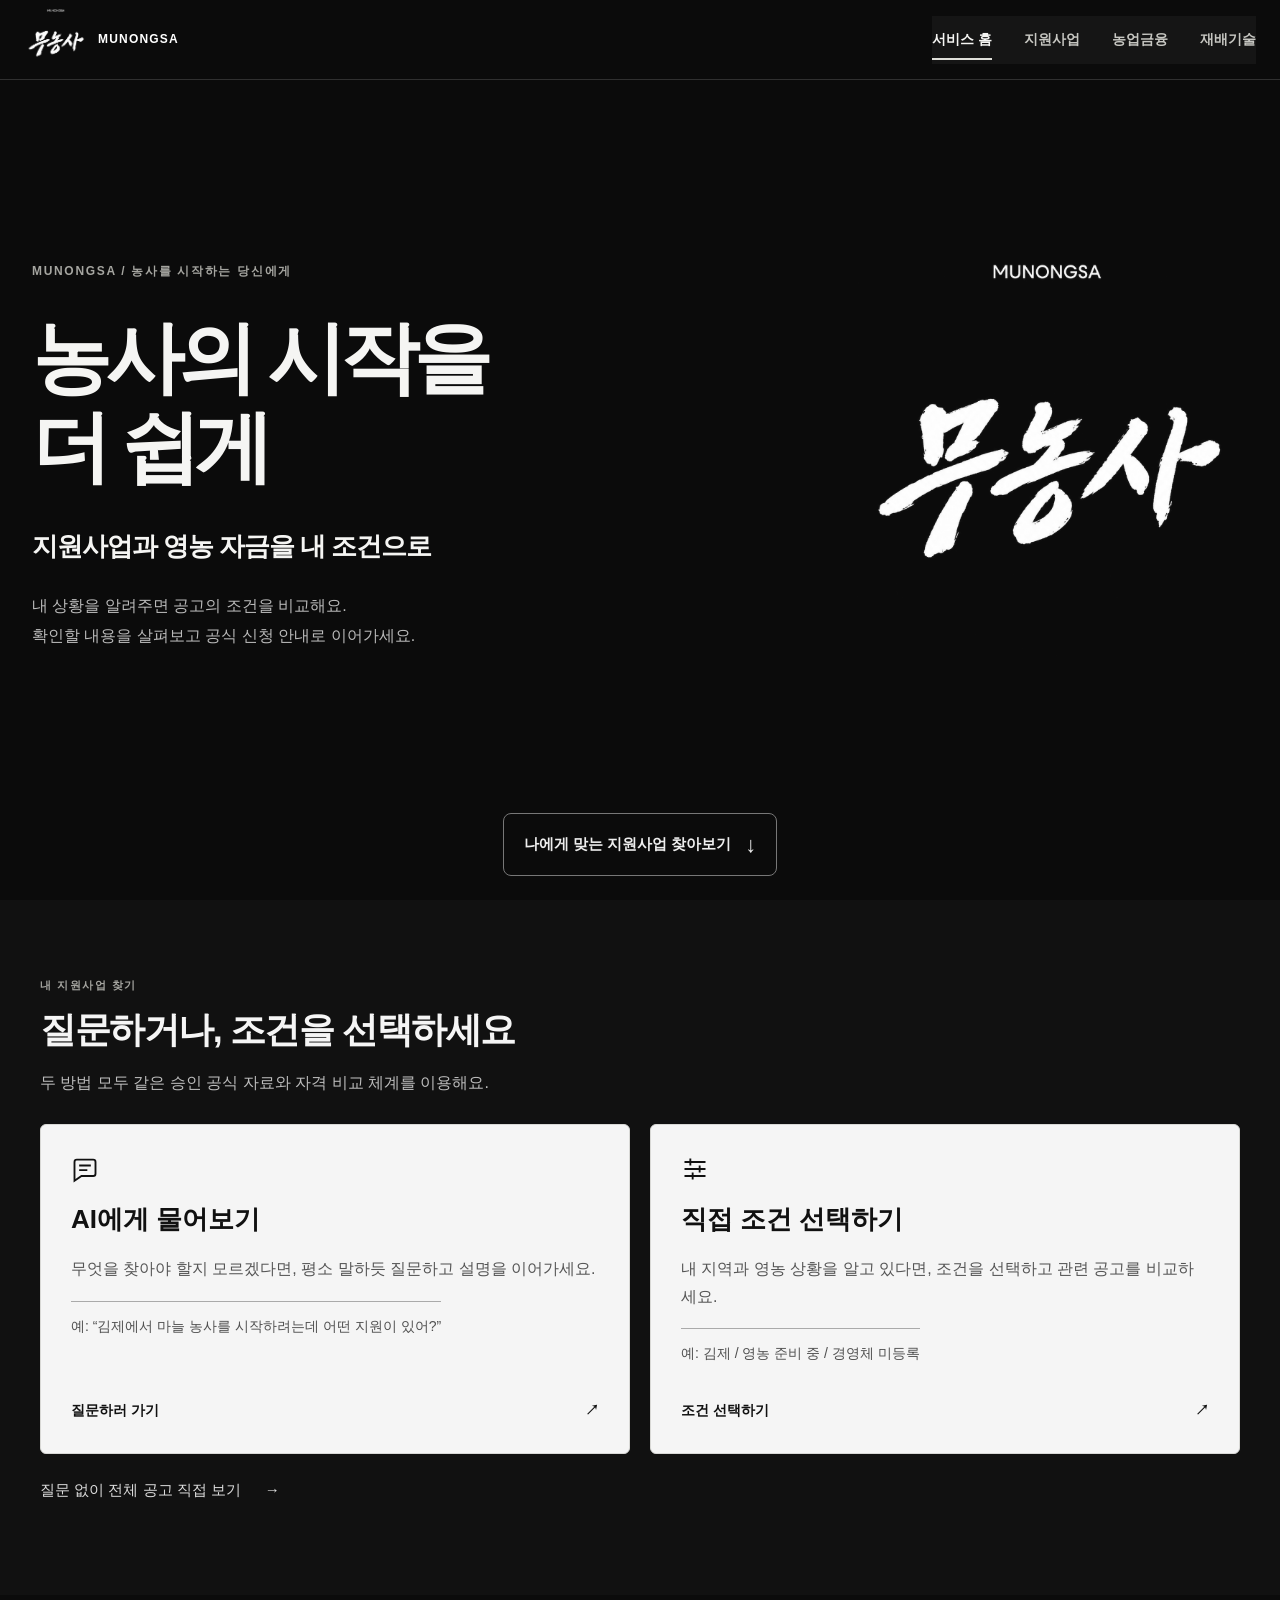
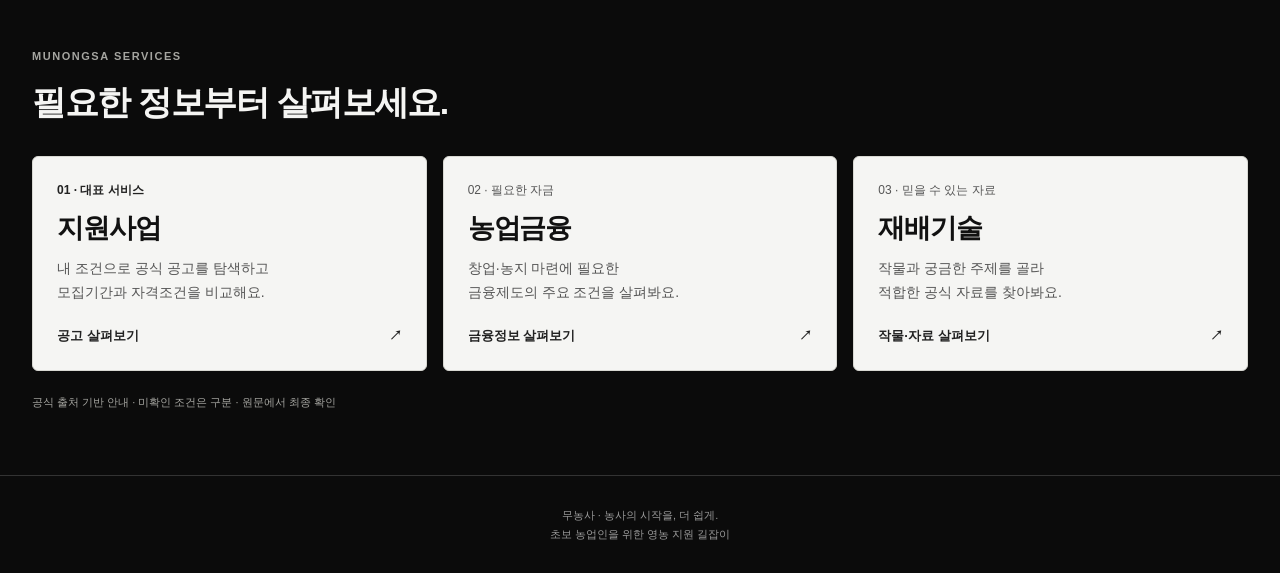
==== index.html @ fec1a17a "fix: separate farming facts from consultation search state" ====
<!doctype html>
<html lang="ko">
<head>
  <meta charset="utf-8">
  <meta name="viewport" content="width=device-width, initial-scale=1">
  <title>무농사 | 농업 지원사업·농업금융·재배기술</title>
  <meta name="description" content="초보·청년·예비 농업인을 위한 공식 농업정보 안내. 지원사업, 농업금융, 재배기술을 내 상황에 맞게 찾아보세요.">
  <link rel="canonical" href="https://munongsa.duckdns.org/">
<link rel="stylesheet" href="./assets/chat-ui.css?v=conditions-20261112">
<script src="./assets/amount-display.js?v=ux-20261114"></script>
<script src="./assets/farm-profile.js?v=20261122"></script>
<script src="./assets/application-journey.js?v=20261122"></script>
<script src="./assets/readability.js?v=20261123" defer></script>
<script src="./assets/chat-ui.js?usability-20261115" defer></script>
  <link rel="stylesheet" href="./assets/ui-v2.css?v=support-readable-20261029">
  <link rel="stylesheet" href="./assets/finance-mvp.css?v=finance-20261029">
</head>
<body data-view="brand">
  <a class="skip-link" href="#mainContent">본문으로 바로 가기</a>
  <header class="topbar">
    <a class="brand" href="#top" aria-label="무농사 브랜드 홈"><img class="brand-nav-logo" src="./assets/brand/munongsa-brand-logo-transparent.svg" alt="" width="1114" height="1114" decoding="async"><span class="brand-wordmark">MUNONGSA</span></a>
    <button class="menu-toggle" id="menuToggle" type="button" aria-expanded="false" aria-controls="mainNav">메뉴 <span aria-hidden="true">☰</span></button>
    <nav class="nav" id="mainNav" aria-label="주요 메뉴"><a href="#top" data-nav-service>서비스 홈</a><a href="#categories?category=support" data-nav-category="support">지원사업</a><a href="#categories?category=bank" data-nav-category="bank">농업금융</a><a href="#categories?category=cultivation" data-nav-category="cultivation">재배기술</a></nav>
  </header>
  <section class="brand-home" id="top" aria-labelledby="brandHeading">
    <div class="brand-content">
      <p class="eyebrow">MUNONGSA / 농사를 시작하는 당신에게</p>
      <img class="brand-hero-logo" src="./assets/brand/munongsa-brand-logo-transparent.svg" alt="무농사 MUNONGSA 브랜드 로고" width="1114" height="1114" fetchpriority="high" decoding="async">
      <h1 id="brandHeading">농사의 시작을<br>더 쉽게</h1>
      <h2>지원사업과 영농 자금을 내 조건으로</h2>
      <p class="brand-description">내 상황을 알려주면 공고의 조건을 비교해요.<br>확인할 내용을 살펴보고 공식 신청 안내로 이어가세요.</p>
    </div>
    <a class="service-scroll-cue discovery-cue" href="#supportDiscovery" data-scroll-services>나에게 맞는 지원사업 찾아보기 <span aria-hidden="true">↓</span></a>
  </section>
  <section class="support-discovery" id="supportDiscovery" aria-labelledby="discoveryHeading">
    <header><p class="section-kicker">내 지원사업 찾기</p><h2 id="discoveryHeading" tabindex="-1">질문하거나, 조건을 선택하세요</h2><p>두 방법 모두 같은 승인 공식 자료와 자격 비교 체계를 이용해요.</p></header>
    <div class="discovery-options">
      <button type="button" class="discovery-card" id="openChat" aria-haspopup="dialog" aria-controls="supportChat"><svg viewBox="0 0 24 24" width="28" height="28" fill="none" stroke="currentColor" stroke-width="1.6" aria-hidden="true"><path d="M5 4h14a2 2 0 0 1 2 2v10a2 2 0 0 1-2 2H9l-6 4V6a2 2 0 0 1 2-2Z"/><path d="M7 9h10M7 13h7"/></svg><strong>AI에게 물어보기</strong><span>무엇을 찾아야 할지 모르겠다면, 평소 말하듯 질문하고 설명을 이어가세요.</span><span class="discovery-example">예: “김제에서 마늘 농사를 시작하려는데 어떤 지원이 있어?”</span><span class="discovery-action">질문하러 가기 <span aria-hidden="true">↗</span></span></button>
      <button type="button" class="discovery-card" data-start-conditions><svg viewBox="0 0 24 24" width="28" height="28" fill="none" stroke="currentColor" stroke-width="1.6" aria-hidden="true"><path d="M3 6h18M3 12h18M3 18h18"/><path d="M8 3v6M16 9v6M10 15v6"/></svg><strong>직접 조건 선택하기</strong><span>내 지역과 영농 상황을 알고 있다면, 조건을 선택하고 관련 공고를 비교하세요.</span><span class="discovery-example">예: 김제 / 영농 준비 중 / 경영체 미등록</span><span class="discovery-action">조건 선택하기 <span aria-hidden="true">↗</span></span></button>
    </div>
    <a class="discovery-browse" href="#categories?category=support" data-home-service="support">질문 없이 전체 공고 직접 보기 <span aria-hidden="true">→</span></a>
  </section>
  <section class="brand-services" id="brandServices" aria-labelledby="brandServicesHeading">
    <header><p class="section-kicker">MUNONGSA SERVICES</p><h2 id="brandServicesHeading" tabindex="-1">필요한 정보부터 살펴보세요.</h2></header>
      <nav class="home-services" aria-label="바로 찾는 주요 서비스">
        <a class="home-service" href="#categories?category=support" data-home-service="support"><span class="home-service-kicker">01 · 대표 서비스</span><strong>지원사업</strong><span class="home-service-description">내 조건으로 공식 공고를 탐색하고 <br>모집기간과 자격조건을 비교해요.</span><span class="home-service-action">공고 살펴보기 <span aria-hidden="true">↗</span></span></a>
        <a class="home-service" href="#categories?category=bank" data-home-service="bank"><span class="home-service-kicker">02 · 필요한 자금</span><strong>농업금융</strong><span class="home-service-description">창업·농지 마련에 필요한 <br>금융제도의 주요 조건을 살펴봐요.</span><span class="home-service-action">금융정보 살펴보기 <span aria-hidden="true">↗</span></span></a>
        <a class="home-service" href="#categories?category=cultivation" data-home-service="cultivation"><span class="home-service-kicker">03 · 믿을 수 있는 자료</span><strong>재배기술</strong><span class="home-service-description">작물과 궁금한 주제를 골라 <br>적합한 공식 자료를 찾아봐요.</span><span class="home-service-action">작물·자료 살펴보기 <span aria-hidden="true">↗</span></span></a>
      </nav>
    <p class="brand-footnote">공식 출처 기반 안내 · 미확인 조건은 구분 · 원문에서 최종 확인</p>
  </section>
  <dialog class="chat-ui" id="supportChat" aria-labelledby="chatHeading" aria-describedby="chatAvailability">
    <header class="chat-ui-header">
      <div class="chat-brand"><span>MUNONGSA</span><h2 id="chatHeading" tabindex="-1">무농사 AI 상담</h2></div>
      <div class="chat-header-actions"><button type="button" class="chat-header-condition" data-chat-select>내 조건 선택·수정</button><button type="button" id="closeChat" class="chat-close" aria-label="상담 닫고 돌아가기">닫기 <span aria-hidden="true">×</span></button></div>
    </header>
    <div class="chat-ui-body" id="chatBody">
      <section class="chat-introduction" id="chatIntroduction" aria-label="질문 안내">
        <h3>어떤 지원사업이 궁금하세요?</h3><p id="chatAvailability">농사짓는 곳과 현재 상황을 알려주세요. 직접 질문하거나 조건을 선택해 시작할 수 있어요.</p>
        <button type="button" class="chat-select-start" data-chat-select>조건 선택으로 찾기 <span aria-hidden="true">→</span></button>
        <div class="chat-examples" aria-label="질문 예시"><button type="button" data-chat-example="청년농업인 지원사업의 신청 조건을 알려주세요.">청년농업인 지원사업 <span aria-hidden="true">↗</span></button><button type="button" data-chat-example="마늘 재배와 관련된 지원사업을 알려주세요.">마늘 재배 지원 <span aria-hidden="true">↗</span></button><button type="button" data-chat-example="부안 청년농업인 R&D 사업은 개인도 신청할 수 있나요?">신청 자격 확인 <span aria-hidden="true">↗</span></button></div>
      </section>
      <section class="chat-conversation" id="chatConversation" aria-label="상담 대화">
        <div class="chat-history-heading"><p>공식 근거로 살펴보는 상담</p><button type="button" id="clearChat" class="chat-ui-secondary" disabled>새 대화</button></div>
        <div id="chatHistory" class="chat-history" role="log" aria-label="내 질문과 공식 근거 안내" aria-live="polite" aria-relevant="additions" aria-busy="false"></div>
      </section>
    </div>
    <form class="chat-composer" id="chatForm">
      <div class="chat-composer-inner">
        <label for="chatQuestion" class="chat-input-label">지원사업에 관한 질문</label>
        <div class="chat-compose-row"><textarea id="chatQuestion" rows="1" maxlength="1000" required placeholder="예: 전주에 살고 김제에서 농사를 시작하려 해요" aria-describedby="chatPrivacy chatInputHint chatFormStatus"></textarea><button type="submit" id="submitChat" disabled><span>질문 보내기</span><span aria-hidden="true">↑</span></button></div>
        <div class="chat-composer-meta"><span id="chatInputHint">Enter 전송 · Shift+Enter 줄바꿈</span><span id="chatCharacterCount">0 / 1,000</span></div>
        <p id="chatFormStatus" class="chat-form-status" role="status"></p>
        <details class="chat-privacy"><summary>개인정보·답변 안내</summary><p id="chatPrivacy">질문 해석에 필요한 최소 내용은 OpenAI로 전송될 수 있어요. 개인정보는 입력하지 마세요. 지원사업 안내는 저장된 공식 근거를 사용해요.</p></details>
      </div>
    </form>
  </dialog>
  <main class="page" id="mainContent">
    <section class="service-home" id="serviceHome" hidden aria-labelledby="serviceHeading">
      <div class="service-intro"><div><p class="section-kicker">MUNONGSA SERVICES</p><h1 id="serviceHeading">지금 내게 필요한<br>정보부터.</h1><p>지원사업 · 영농 자금 · 재배기술<br>필요한 분야를 선택하고 공식 자료를 확인하세요.</p></div><span class="region-caption">전국 공식 공고 · 확인된 조건 비교</span></div>
      <div class="categories" id="categories">
        <button type="button" class="category category-primary" data-category="support"><span><span class="category-number">01 · 대표 서비스</span><strong>지원사업</strong><small>내 조건에 맞는 공식 지원사업 탐색.<br>모집기간과 확인된 자격조건을 비교해 보세요.</small></span><span class="category-arrow" aria-hidden="true">↗</span></button>
        <button type="button" class="category" data-category="bank"><span><span class="category-number">02 · 필요한 자금</span><strong>농업금융</strong><small>영농을 시작하고 운영하는 데 필요한<br>정책자금과 금융정보를 알아보세요.</small></span><span class="category-arrow" aria-hidden="true">↗</span></button>
        <button type="button" class="category" data-category="cultivation"><span><span class="category-number">03 · 믿을 수 있는 자료</span><strong>재배기술</strong><small>관심 작물의 재배자료를 살펴보고<br>공식 기관의 원문으로 이동하세요.</small></span><span class="category-arrow" aria-hidden="true">↗</span></button>
      </div>
      <div class="service-guide" aria-label="이용 순서"><div><i>STEP 01</i><b>내 상황을 알려주세요</b><span>지역과 영농 단계 등 필요한 조건을 입력해요.</span></div><div><i>STEP 02</i><b>관련 자료를 살펴보세요</b><span>확인된 조건과 추가로 확인할 내용을 구분해요.</span></div><div><i>STEP 03</i><b>공식 안내로 이어가세요</b><span>최신 공고와 접수 방법을 원문에서 확인해요.</span></div></div>
    </section>
    <div class="explore-toolbar" id="exploreToolbar" hidden><button type="button" class="back-service" data-service-home>← 서비스 홈</button><span aria-hidden="true">/</span><span id="currentServiceLabel">지원사업</span></div>
    <section class="layout" id="results">
      <form class="filters" id="filterForm" autocomplete="off"><div class="filter-heading"><h2><small class="browse-step">01 · 선택 입력</small>내 영농 조건</h2><button type="button" id="profileToggle" class="profile-toggle" aria-expanded="true" aria-controls="filterForm">접기</button></div><p class="filters-intro">관심 분야와 내 상황을 선택하면 기록된 조건과 관련된 자료부터 보여드려요. 조건이 없는 자료는 확인이 필요한 후보로 표시합니다.</p>
        <div class="field" id="interestField"><label for="interest">관심 분야</label><select id="interest"><option value="support">지원사업</option><option value="bank">농업금융</option><option value="cultivation">재배기술</option></select><span class="hint">위 분야 탭과 같은 선택입니다. 분야를 바꿔도 입력한 조건은 유지돼요.</span></div>
        <div class="profile-avatar" id="profileAvatar"><div class="avatar-placeholder" aria-hidden="true">👨‍🌾</div><div><strong>프로필 사진</strong><small>사진 등록은 준비 중이에요.<br>회원가입 없이 둘러볼 수 있습니다.</small></div></div>
        <div class="field"><label for="region">농사를 짓거나 준비하는 지역</label><div class="field-grid"><select id="region" aria-label="시·도 선택"><option value="all" selected>선택 안 함</option><option value="전북">전북특별자치도</option><option value="전남">전라남도</option><option value="경북">경상북도</option><option value="강원">강원특별자치도</option><option value="충남">충청남도</option><option value="충북">충청북도</option><option value="경남">경상남도</option><option value="제주">제주특별자치도</option><option value="경기">경기도</option></select><select id="district" aria-label="시·군·구 선택"><option value="all">시·군·구 선택</option></select></div><span class="hint">지역을 선택하면 해당 지역 자료를 살펴봅니다. 실제 적용 범위는 각 자료의 출처를 확인하세요.</span></div>
        <div class="field" id="farmingSituationField"><label for="farmingSituation">현재 농업을 어떤 형태로 하고 있나요?</label><select id="farmingSituation"><option value="unknown">선택 안 함</option><option value="preparing">준비 중</option><option value="family">가족농 참여</option><option value="independent">독립경영</option><option value="organization">법인·단체</option></select><span class="hint">상황 선택만으로 경력이나 경영체 등록 여부를 판단하지 않아요.</span></div>
        <div class="field ux-field" id="requiredFundsField" hidden><label for="requiredFundsMan">필요 자금 <small>만원 · 선택</small></label><div class="input-ux"><div class="input-ux-row"><input id="requiredFundsMan" type="text" inputmode="numeric" maxlength="18" autocomplete="off" placeholder="예: 5,000" aria-describedby="requiredFundsHint requiredFundsStatus"><div class="input-ux-actions"><button class="ux-apply" id="applyRequiredFunds" type="button">적용</button><button class="ux-clear" id="clearRequiredFunds" type="button">지우기</button></div></div><p class="hint" id="requiredFundsHint">5,000 입력 = 5천만 원. 제도상 최대 한도만 비교하며 대출 승인을 뜻하지 않아요.</p><p class="ux-status" id="requiredFundsStatus" role="status"></p></div></div>
        <details id="additionalProfileFields" class="equipment-examples">
          <summary>추가 정보 입력 · 선택 사항</summary>
          <p class="hint">아는 조건만 입력하세요. 빈 항목은 미확인으로 남아요.</p>
          <div class="field"><label for="age">현재 만 나이 · 선택</label><input id="age" type="number" min="15" max="100" placeholder="예: 32"><span class="hint">정확한 연령 비교는 생년월일과 공고 기준일로 확인해요.</span></div>
          <div class="field"><label for="exporterStatus">수출업체·수출농가 또는 수출실적에 해당하나요?</label><select id="exporterStatus"><option value="unknown">모름</option><option value="no">비해당</option><option value="yes">해당</option></select><span class="hint">자기 입력에 따른 기본 비교입니다. 품목·기간·수출액·조직 가입 요건은 별도 확인해요.</span></div>
          <div class="field"><label for="groupMemberCount">함께 신청하는 인원은 몇 명인가요? · 선택</label><input id="groupMemberCount" type="number" min="0" step="1" placeholder="예: 5"><span class="hint">단체의 최소 인원 요건이 있는 공고에만 비교해요. 조직 형태·대표자 자격은 따로 확인해야 합니다.</span></div>
          <div class="field"><label for="experience">농업을 시작한 지 얼마나 됐나요? · 선택</label><select id="experience"><option value="unknown">모름</option><option value="planned">시작 전</option><option value="under1">1년 미만</option><option value="1to3">1년 이상~3년 이하</option><option value="over3">3년 초과</option></select><span class="hint">무농사의 탐색용 구분이며 공식 자격 분류가 아닙니다. 정확한 독립경영 기간은 아래에 따로 입력해요.</span></div>
        <div class="field"><label for="applicant">신청자 유형 · 세부 구분</label><select id="applicant"><option value="all" selected>선택 안 함</option><option value="individual">개인 농업인</option><option value="young">청년농업인</option><option value="prospective">영농 예정·예비 청년농</option><option value="organization">농업법인·생산자단체</option><option value="municipality">지자체·시군 컨소시엄</option><option value="agricultural_corporation">농업법인</option><option value="group">비법인 단체·모임</option><option value="business">사업체(개인사업자 포함)</option></select><span class="hint">유형을 선택하지 않으면 모든 신청자 유형의 사업을 보여줘요. 지역·작물 등 다른 조건은 계속 적용됩니다.</span></div>
        <div class="field"><label for="crop">재배 작물</label><select id="crop"><option value="all" selected>선택 안 함</option><option value="rice">벼</option><option value="garlic">마늘</option><option value="onion">양파</option><option value="apple">사과</option><option value="cabbage">배추</option><option value="radish">무</option><option value="potato">감자</option><option value="sweetpotato">고구마</option><option value="soybean">콩</option><option value="wheat">밀</option><option value="pepper">고추</option><option value="greenonion">파</option><option value="scallion">쪽파</option><option value="other">그 외 작물</option></select></div>
        <div class="field"><label for="cultivation">재배 방식</label><select id="cultivation"><option value="all" selected>선택 안 함</option><option value="facility">시설 재배</option><option value="openfield">노지 재배</option></select><span class="hint">재배자료는 원문에 적힌 작형을 표시합니다. 시설·노지 적용 여부를 확인할 수 없는 자료는 방식으로 단정하지 않습니다.</span></div>
        <div class="field-grid">
          <div class="field"><label for="area">재배 규모 (ha)</label><input id="area" type="number" min="0" step="0.01" placeholder="예: 1.5"><span class="hint">1ha = 약 3,025평</span></div>
          <div class="field"><label for="budget">장비 예산 (만원)</label><input id="budget" type="number" min="0" step="10" placeholder="예: 500"><span class="hint">미정이면 비워두세요</span></div>
        </div>
        <div id="supportProfileFields" hidden>
          <p class="hint">거주지와 영농지는 따로 비교해요. 나이·경력은 공고의 기준일을 따릅니다.</p>
          <div class="field-grid"><div class="field"><label for="residenceRegion">거주 시·도</label><input id="residenceRegion" placeholder="예: 전북특별자치도"></div><div class="field"><label for="residenceDistrict">거주 시·군·구</label><input id="residenceDistrict" placeholder="예: 김제시"></div></div>
          <div class="field-grid"><div class="field"><label for="birthDate">생년월일 · 공고 기준 연령 계산</label><input id="birthDate" type="date" aria-describedby="birthDateHint"><span class="hint" id="birthDateHint">기기의 날짜 선택기에서 연도를 먼저 선택하세요. 직접 입력을 지원하는 기기에서는 숫자로 입력할 수 있어요.</span></div><div class="field"><label for="farmRegistered">농업경영체 등록</label><select id="farmRegistered"><option value="unknown">모름</option><option value="yes">등록</option><option value="no">미등록</option></select></div></div>
          <div class="field"><label for="experienceBasisDate">아래 경력을 확인한 기준일</label><input id="experienceBasisDate" type="date"><span class="hint">공고의 경력 기준일과 일치할 때만 비교합니다.</span></div>
          <div class="field-grid"><div class="field"><label for="farmingYears">기준일의 영농경력 (년)</label><input id="farmingYears" type="number" min="0" step="0.01"></div><div class="field"><label for="independentYears">기준일의 독립경영 기간 (년)</label><input id="independentYears" type="number" min="0" step="0.01"></div></div>
        </div>
        </details>
        <div class="filter-actions"><button class="apply" type="submit">선택한 조건으로 보기</button><button class="reset-filters" id="resetFilters" type="button">선택 조건 초기화</button></div>
        <div class="no-save"><span aria-hidden="true">🔒</span><span>선택 조건은 이 탭에 보관하고 새로고침 시 복원해요. AI 상담을 보내면 질문과 필요한 조건이 상담 서버로 전송되며, 해석에 필요한 최소 내용은 OpenAI로 전달될 수 있어요. 초기화로 조건을 지울 수 있어요.</span></div>
      </form>
      <div class="results">
        <div class="result-top"><div><h2 id="resultTitle">내 조건에 맞는 정보</h2><p id="resultMessage">조건을 입력하고 버튼을 눌러보세요.</p></div><span class="count" id="count">자료 0건</span></div>
        <section class="selection-summary" id="selectionSummary" hidden aria-label="선택한 탐색 조건"><strong>선택한 조건</strong><div class="selection-row" id="profileSelectionRow"><span class="selection-label">내 상황</span><div class="profile-summary" id="profileSummary" aria-live="polite"></div></div><div class="selection-row" id="browseSelectionRow"><span class="selection-label">자료 선택</span><div id="browseFilterSummary" class="selection-chips" aria-live="polite"></div></div><p id="browseSelectionEmpty">선택 없이 전체 자료를 둘러볼 수 있어요.</p></section>
        <p class="profile-status" id="profileStatus" role="status" data-selected="선택한 조건과 관련된 자료를 먼저 보여드려요." data-empty="작물을 선택하면 관련 공식 자료를 볼 수 있어요."></p>
        <div id="supportBrowseFields" hidden class="support-search-toolbar"><label for="supportStateFilter">자료 상태</label><select id="supportStateFilter"><option value="all">전체 참고·검토자료</option><option value="elapsed">마감 기록·기재기간 경과</option><option value="unknown">신청 상태·현재 접수 확인 필요</option></select><p>검토자료는 프로필로 자동 제외하지 않습니다. 실제 신청 가능한 추천과 구분해 열람하세요.</p></div>
        <div class="field" id="supportNeedField"><label for="supportSearch">어떤 지원이 필요한가요? · 선택</label><input id="supportSearch" type="search" placeholder="예: 창업, 귀농, 보험, 교육"><span class="hint">비워두면 전체 공고를 볼 수 있어요.</span></div>
        <div id="financeBrowseFields" hidden class="support-search-toolbar finance-toolbar"><label for="financeSearch">농업금융 검색</label><input id="financeSearch" type="search" placeholder="상품명·기관·자금 용도 검색"><label for="financePurpose">필요한 자금 목적</label><select id="financePurpose"><option value="all">전체 목적</option><option>농업 창업</option><option>농지 마련</option><option>주택 마련</option><option>시설 투자</option><option>대출 보증</option></select><p>용도별로 금융상품과 보증제도를 찾아보세요.</p></div>
        <p class="browse-order" id="browseOrder" hidden></p>
        <div class="cards" id="cards"></div>
        <details class="plain-help"><summary>낯선 용어, 쉬운 말로 알아보기</summary><dl><dt>지원 대상 · 누가 신청할 수 있나요?</dt><dd>사업에서 정한 신청 주체와 조건을 말해요. 조건 일부가 같아도 최종 신청 자격이 확정되는 것은 아니에요.</dd><dt>독립경영 기간</dt><dd>본인 명의로 독립적으로 농업을 경영한 기간에 관한 조건이에요. 시작일과 계산 방법은 공고마다 확인해야 해요.</dd><dt>융자 지원</dt><dd>돈을 빌릴 수 있도록 지원하는 제도예요. 갚지 않아도 되는 지원금과는 다르고, 금융기관의 심사가 필요할 수 있어요.</dd></dl></details>
      </div>
    </section>
    <div class="notice" id="serviceNotice" hidden><b>공식 자료를 확인하세요.</b> 정보와 접수 일정은 변경될 수 있습니다. 최종 신청·이용 전 공식 원문과 확인일을 살펴보세요.</div>
  </main>
  <footer class="footer">무농사 · 농사의 시작을, 더 쉽게.<br>초보 농업인을 위한 영농 지원 길잡이</footer>
  <div class="modal" id="modal" role="dialog" aria-modal="true" aria-labelledby="modalTitle"><div class="modal-box"><div class="modal-head"><div><span class="tag warning" id="modalTag">사업 정보</span><h2 id="modalTitle"></h2><span class="status-pill" id="modalStatus"></span></div><button class="close" id="closeModal" aria-label="닫기">×</button></div><p id="modalSummary"></p><h3 id="modalEligibilityHeading">누가 신청할 수 있나요? · 확인할 조건</h3><ul id="modalEligibility"></ul><h3 id="modalSupportHeading">지원 내용·일정</h3><p id="modalSupport"></p><p id="modalSchedule"></p><div class="cite" id="modalSource"></div></div></div>
  <link rel="stylesheet" href="./assets/cultivation-mvp.css">
  <link rel="stylesheet" href="./assets/black-minimal.css?v=brand-motion-20261030">
  <script src="./assets/crop-directory.js"></script>
  <link rel="stylesheet" href="./assets/input-ux.css?v=compact-funds-20261101">
  <link rel="stylesheet" href="./assets/ux-first.css?v=ux-20261114">
  <link rel="stylesheet" href="./assets/readability.css?v=20261123">
  <script src="./assets/selection-view.js?region-20261113"></script>
  <script src="./assets/input-ux.js?v=ux-20261114"></script>
  <script src="./assets/cultivation-mvp.js?v=search-preserve-20261030"></script>
  <script src="./assets/ui-v2.js?v=compact-funds-20261101"></script>
  <script src="./assets/profile-matching.js"></script>
  <script src="./assets/support-public.js?guidance-20261114"></script>
  <script src="./assets/finance-mvp.js?v=selection-20261031"></script>
  <script src="./assets/support-details.js?v=details-20261030"></script>
  <script src="./assets/user-display.js?v=support-final-20261030"></script>
  <script src="./assets/notice-review.js?v=usability-20261115"></script>
  <script src="./assets/personalization.js?v=usability-20261115"></script>
  <script src="./assets/support-review.js?usability-20261115"></script>
  <script>
    // 이 페이지의 사업 자료는 시연용 예시이며, 제출 전 최신 공식 공고를 다시 확인합니다.
    let programs=[];
    const cards=document.getElementById('cards'),count=document.getElementById('count'),message=document.getElementById('resultMessage');
    const labels={agricultural_corporation:'\uB18D\uC5C5\uBC95\uC778',group:'\uB2E8\uCCB4\u00B7\uBAA8\uC784',business:'\uC0AC\uC5C5\uCCB4',all:'전체 유형',individual:'개인 농업인',young:'청년농업인',prospective:'영농 예정자·예비 청년농',organization:'농업법인·생산자단체',municipality:'지자체·시군 컨소시엄',rice:'벼',garlic:'마늘',onion:'양파',apple:'사과',cabbage:'배추',radish:'무',potato:'감자',sweetpotato:'고구마',soybean:'콩',wheat:'밀',pepper:'고추',greenonion:'대파',scallion:'쪽파',other:'그 외 작물',전북:'전북특별자치도',전남:'전라남도',경북:'경상북도',강원:'강원특별자치도',충남:'충청남도',충북:'충청북도',경남:'경상남도',제주:'제주특별자치도',경기:'경기도'};
    const districts={전북:['전주시','군산시','익산시','정읍시','남원시','김제시','완주군','진안군','무주군','장수군','임실군','순창군','고창군','부안군'],전남:['목포시','여수시','순천시','나주시','광양시','담양군','곡성군','구례군','고흥군','보성군','화순군','장흥군','강진군','해남군','영암군','무안군','함평군','영광군','장성군','완도군','진도군','신안군'],경북:['포항시','경주시','김천시','안동시','구미시','영주시','영천시','상주시','문경시','경산시','의성군','청송군','영양군','영덕군','청도군','고령군','성주군','칠곡군','예천군','봉화군','울진군','울릉군'],강원:['춘천시','원주시','강릉시','동해시','태백시','속초시','삼척시','홍천군','횡성군','영월군','평창군','정선군','철원군','화천군','양구군','인제군','고성군','양양군'],충남:['천안시','공주시','보령시','아산시','서산시','논산시','계룡시','당진시','금산군','부여군','서천군','청양군','홍성군','예산군','태안군'],충북:['청주시','충주시','제천시','보은군','옥천군','영동군','증평군','진천군','괴산군','음성군','단양군'],경남:['창원시','진주시','통영시','사천시','김해시','밀양시','거제시','양산시','의령군','함안군','창녕군','고성군','남해군','하동군','산청군','함양군','거창군','합천군'],제주:['제주시','서귀포시'],경기:['안산시','수원시','용인시','고양시','화성시','남양주시','평택시','파주시','이천시','안성시','포천시','여주시','양평군']};
    const esc=s=>String(s).replace(/[&<>"']/g,c=>({'&':'&amp;','<':'&lt;','>':'&gt;','"':'&quot;',"'":'&#39;'}[c]));
    function readProfile(){return {applicant:document.getElementById('applicant').value,age:document.getElementById('age').value,experience:document.getElementById('experience').value,region:document.getElementById('region').value,district:document.getElementById('district').value,crop:document.getElementById('crop').value,area:document.getElementById('area').value,budget:document.getElementById('budget').value,cultivation:document.getElementById('cultivation').value,...Object.fromEntries(['residenceRegion','residenceDistrict','birthDate','farmRegistered','experienceBasisDate','farmingYears','independentYears','farmingSituation','supportSearch','exporterStatus','groupMemberCount','financeSearch','financePurpose'].map(id=>[id,document.getElementById(id).value])),...MunongsaInputUX.profile()}}
    function matches(p,x){
      return MunongsaMatching.evaluate('program',p,x).conditionStatus!=='mismatch';
    }
    function cardHtml(p,x){const tag=p.statusType==='closed'?`${p.category} · ${p.status}`:p.statusType==='check'?`${p.category} · \uC2E0\uCCAD \uC0C1\uD0DC \uD655\uC778 \uD544\uC694`:p.id==='district'?'\uC870\uC9C1\u00B7\uC9C0\uC790\uCCB4 \uB300\uC0C1':p.category;return compactCard(p.title,tag,p.summary,'program',p.id)}
    let activeCategory='support';
    let homeView=true;
    let serviceHomeView=false;
    let navigationReady=false;
    let equipment=[];
    let guidelineEquipment=[];
    let equipmentData=null;
    let equipmentDataError=false;
    let catalogData=null;
    let cropData=null;
    let publicSupport=null;
    let publicSupportError=false;
    let supportReview=null;
    let supportReviewError=false;
    let supportData=null;
    let supportDataError=false;
    let financeMvp=null;
    let financeQuery="",financePurpose="all";
    let financeData=null;
    let financeDataError=false;
    let cropDataError=false;
    let cropFilterSignature='';
    let selectedCropName='';
    const cropPageSize=20;
    function installCatalog(data){
      catalogData=data;
      const sourceById=Object.fromEntries(data.sources.map(s=>[s.id,s]));
      programs=(data.supportPrograms||[]).map(p=>{const source=sourceById[p.sourceId];const extraSource=p.extraSourceId?sourceById[p.extraSourceId]:null;return {...p,source:source?.title||'출처 확인 필요',url:source?.url,landingUrl:source?.landingPageUrl,extraUrl:extraSource?.url,extraSource:extraSource?.title}});
    }
    function installEquipment(data){
      equipmentData=data;
      guidelineEquipment=(data.officialGuidelineCategories||[]).map(i=>({id:i.id,group:i.category,name:i.title,use:i.summary,evidence:i.evidence,raw:i,url:i.source?.url,sourceTitle:i.source?.title,publisher:i.source?.publisher}));
      const ideaRows=(data.teamIdeas||[]).map(i=>({id:i.id,group:i.group,name:i.title,mode:i.cultivationModes||[],use:i.whyNotVerified,crop:'\uC791\uBB3C\u00B7\uC7AC\uBC30\uBC29\uC2DD\uC5D0 \uB9DE\uB294 \uC801\uC6A9 \uC5EC\uBD80 \uD655\uC778',budget:'\uC81C\uD488\u00B7\uC124\uCE58 \uBC94\uC704\uBCC4 \uACAC\uC801 \uD655\uC778',recordType:i.recordType,source:i.source,raw:i}));
      const productRows=(data.productCandidates||[]).map(i=>({id:i.id,group:i.group,name:i.title,mode:[],use:i.notice,crop:'\uC801\uC6A9 \uC791\uBB3C\u00B7\uC7AC\uBC30\uBC29\uC2DD \uD655\uC778 \uD544\uC694',budget:'\uAC00\uACA9\u00B7\uD310\uB9E4 \uC0C1\uD0DC \uD655\uC778 \uD544\uC694',recordType:i.recordType,source:i.source,raw:i}));
      const facilityRows=(data.facilityCandidates||[]).map(i=>({id:i.id,group:i.group,name:i.title,mode:[],use:i.notice,crop:'\uC801\uC6A9 \uC791\uBB3C\u00B7\uC2DC\uC124\u00B7\uCD95\uC885 \uBC94\uC704 \uD655\uC778 \uD544\uC694',budget:'\uC124\uCE58\uBE44\u00B7\uC9C0\uC6D0\uC870\uAC74 \uC6D0\uBB38 \uD655\uC778 \uD544\uC694',recordType:i.recordType,source:i.source,raw:i}));
      equipment=[...ideaRows,...productRows,...facilityRows];
    }
    const profileMatches=new Map();
    const supportConditionLabels={match:'조건 부합',check:'추가 확인 필요',mismatch:'조건 불일치'};
    function supportConditionLines(m){
      const verification={partially_verified:'일부 확인 기록 · 독립 원문 대조 미완료',unverified:'검증 미확인',source_checked:'출처 확인 기록 · 자격 전체 검증 아님'};
      return [`${supportConditionLabels[m.conditionStatus]} · 기록된 조건 비교이며 신청 자격 확정이 아닙니다.`,
        ...(m.matched.length?[`일치한 기록: ${m.matched.join(' / ')}`]:[]),
        ...(m.unknown.length?[`추가 확인: ${m.unknown.join(' / ')}`]:[]),
        ...(m.different.length?[`불일치한 기록: ${m.different.join(' / ')}`]:[]),
        `데이터 검증: ${verification[m.verification]||'검증 상태 원문 확인 필요'}. 세부 자격·제외요건과 현재 모집 상태는 별도 확인하세요.`];
    }
    function rankForProfile(rows,kind,x){return MunongsaMatching.rank(kind,rows,x).map(({item,match})=>{profileMatches.set(`${kind}:${item.id}`,match);return item})}
    function profileHint(kind,key){const m=profileMatches.get(`${kind}:${key}`);if(!m)return '';if(kind==='program')return `<span class="match-note">${supportConditionLines(m).map(esc).join('<br>')}</span>`;const parts=[...m.matched.slice(0,2)];if(m.unknown.length)parts.push(`조건 확인 필요: ${m.unknown.slice(0,2).join('·')}${m.unknown.length>2?` 외 ${m.unknown.length-2}개`:''}`);if(m.different.length)parts.push(m.different[0]);return parts.length?`<span class="match-note">${esc(parts.join(' / '))}</span>`:''}
    function profileDetailLines(kind,key){const m=profileMatches.get(`${kind}:${key}`);if(!m)return [];if(kind==='program')return supportConditionLines(m);return [...(m.matched.length?[`선택 조건과 관련된 기록: ${m.matched.join('·')}`]:[]),...(m.unknown.length?[`조건 확인 필요: ${m.unknown.join('·')}. 해당 조건을 확인할 수 있는 필드가 부족합니다.`]:[]),...(m.different.length?[`기록된 조건과 차이: ${m.different.join('·')}. 자료의 적용 범위를 원문에서 확인하세요.`]:[])]}
    function compactCard(title,tag,summary,kind,key){return `<article class="card compact-card"><button class="compact-open" type="button" data-info-kind="${esc(kind)}" data-info-key="${esc(key)}"><span class="tag">${esc(tag)}</span><strong>${esc(title)}</strong>${profileHint(kind,key)}<span class="compact-hint"><b aria-hidden="true">자세히 보기　↗</b></span></button></article>`}
    function equipmentHtml(item,x){const applicability=item.mode.length===0?'\uC7AC\uBC30\uBC29\uC2DD \uC801\uC6A9 \uD655\uC778 \uD544\uC694':item.mode.length===2?'\uC2DC\uC124\u00B7\uB178\uC9C0 \uACF5\uD1B5':item.mode.includes('facility')?'\uC2DC\uC124 \uC2A4\uB9C8\uD2B8\uD31C':'\uB178\uC9C0 \uC2A4\uB9C8\uD2B8\uB18D\uC5C5';const mode=x.cultivation==='all'?applicability:(item.mode.length===0?'\uC7AC\uBC30\uBC29\uC2DD \uC801\uC6A9 \uD655\uC778 \uD544\uC694':x.cultivation==='facility'?'\uC2DC\uC124 \uC7AC\uBC30':'\uB178\uC9C0 \uC7AC\uBC30');const label=item.recordType==='team_equipment_idea'?'\uD300 \uC544\uC774\uB514\uC5B4 \u00B7 \uAC80\uD1A0 \uD544\uC694':item.recordType==='team_workbook_product_candidate'?'\uC6CC\uD06C\uBD81 \uAE30\uC885 \uD6C4\uBCF4 \u00B7 \uC81C\uD488 \uBBF8\uD655\uC778':'\uC6CC\uD06C\uBD81 \uC2DC\uC124 \uD6C4\uBCF4 \u00B7 \uBBF8\uAC80\uC99D';return compactCard(item.name,label+' · '+mode,item.use,'equipment',item.id)}
    function catalogRecordHtml(item){const statuses={'official-context-confirmed':'공식 운영 사례','official educational material · not farm-specific prescription':'공식 교육자료','2026 plan reference · lender and eligibility check required':'2026 시행계획 참고','2026 guidance · local intake and financial review required':'2026 사업안내'};return compactCard(item.title,statuses[item.status]||item.status||'자료',item.summary,'catalog',item.id)}
    function supportReferenceHtml(item){return compactCard(item.program_or_document,'참고자료 · 신청사업 아님',`${item.issuing_institution} · ${item.publication_date||'게시일 확인 필요'} · ${item.confirmed_content}`,'supportReference',item.record_id)}
    function drawFinance(){
      document.getElementById('resultTitle').textContent='농업금융';
      message.textContent='필요한 자금부터 찾아보세요. 기본 조건 비교와 실제 대출·보증 심사는 별개입니다.';
      const data=financeMvp?.products||[],found=MunongsaFinance.rank(MunongsaFinance.filter(data,financeQuery,financePurpose),readProfile());
      count.textContent=`금융 안내 ${found.length}건 / 전체 ${data.length}건`;
      cards.innerHTML=found.map(p=>MunongsaFinance.card(p,readProfile())).join('')||`<div class="empty" data-load-state="${financeMvp?'empty':financeDataError?'error':'loading'}" role="${!financeMvp&&financeDataError?'alert':'status'}">${financeMvp?'검색 조건에 맞는 안내가 없어요. 검색어나 자금 목적을 바꿔보세요.':financeDataError?'금융정보를 불러오지 못했어요. 잠시 후 다시 확인해 주세요.':'금융정보를 불러오고 있어요.'}</div>`;
    }
    function openFinanceModal(key){
      const p=financeMvp?.products.find(p=>p.id===key);if(!p)return;
      const d=MunongsaFinance.detail(p,readProfile(),financeMvp.checkedAt);
      document.getElementById('modalTag').textContent=p.type+' · 공식 금융정보 안내';
      document.getElementById('modalTitle').textContent=p.title;
      document.getElementById('modalStatus').textContent=d.label;
      document.getElementById('modalStatus').className='status-pill check';
      document.getElementById('modalSummary').textContent='';
      for(const id of ['modalEligibilityHeading','modalEligibility','modalSupportHeading','modalSupport','modalSchedule'])document.getElementById(id).hidden=true;
      document.getElementById('modalSource').innerHTML=d.html;
      document.getElementById('modal').classList.add('show');document.getElementById('closeModal').focus();
    }
    function financeCandidateHtml(item){const label=item.factVerificationStatus==='partially_verified'?'공식 출처 일부 확인 · 조건 미확인':'팀 엑셀 기록 · 원문 미확인';return compactCard(item.title,label,`${item.category} · ${item.fundType||'자금 유형 확인 필요'}`,'financeProduct',item.id)}
    function financeMachineryHtml(item){return compactCard(item.equipmentType,'농기계 금융 예시 · 가격·조건 미검증',`${item.specificationAsRecorded||'규격 미기록'} · 팀 엑셀 기록`,'machineryFinance',item.id)}
    function financeRelatedDetails(product){const details=[...(financeData?.specialtyProductDetails||[]).filter(r=>r.relatedProductId===product.id).map(r=>({title:r.title,terms:`${r.termsAsRecorded?.limit||''} · ${r.termsAsRecorded?.interestAndRepayment||''}`,note:r.notesAsRecorded,type:'특수금융 시트'})),...(financeData?.facilityFinanceDetails||[]).filter(r=>r.relatedProductId===product.id).map(r=>({title:r.item,terms:`설치비: ${r.installationCostAsRecorded||'미기록'} · 보조: ${r.subsidyRateAsRecorded||'미기록'} · 융자: ${r.financeTermsAsRecorded||'미기록'}`,note:r.purposeAsRecorded,type:'추가설비 시트'}))];if(!details.length)return '';return `<details class="equipment-examples finance-linked-details"><summary>같은 워크북의 세부 기록 ${details.length}건 · 원문 대조 필요</summary><div class="data-note">아래 금액·조건·보조율은 팀 엑셀에 기재된 값이며 공식 조건으로 검증되지 않았습니다.</div>${details.map(d=>`<div class="finance-detail-row"><b>${esc(d.title)}</b><small>${esc(d.type)}</small><p>${esc(d.terms)}</p><p>${esc(d.note||'')}</p></div>`).join('')}</details>`}
    function financeLinkedToCatalogHtml(catalogId){const linked=(financeData?.masterProducts||[]).filter(p=>p.relatedCatalogRecordIds?.includes(catalogId));if(!linked.length)return '';return `<details class="equipment-examples finance-linked-details"><summary>팀 금융자료 대조 후보 ${linked.length}건 · 조건 검토 중</summary><div class="data-note">기존 카탈로그와 이름·용도가 관련된 엑셀 후보입니다. 기록값과 공식 안내가 다를 수 있어, 이 값은 확정 금융조건이나 추천으로 사용하지 않습니다.</div>${linked.map(p=>`<div class="finance-detail-row"><b>${esc(p.title)}</b><p>엑셀 기록 한도: ${esc(p.maxLimitAsRecordedWon==null?'미기록':Number(p.maxLimitAsRecordedWon).toLocaleString('ko-KR')+'원')} · 한도 검증: ${esc(p.fieldVerification?.limit||'unverified')}</p><p>엑셀 기록 금리·상환: ${esc([p.interestAsRecorded?.type,p.graceYearsAsRecorded!=null?`${p.graceYearsAsRecorded}년 거치`:null,p.repaymentYearsAsRecorded!=null?`${p.repaymentYearsAsRecorded}년 상환`:null,p.repaymentMethodAsRecorded].filter(Boolean).join(' · ')||'미기록')}</p>${(p.officialComparisons||[]).map(c=>`<p><b>공식 자료 대조 · ${esc(c.field==='interest'?'금리':'상환 조건')} (${esc(c.status)})</b><br>공식 안내: ${esc(c.officialValue)}<br>근거: ${esc(c.evidenceLocation)}</p>`).join('')}<small>검증 상태: 일부 조건만 확인 · 신청 상태: 확인 필요 · 게시 상태: 검토 중</small>${p.sources?.[0]?.url?`<p><a class="source-link" href="${esc(p.sources[0].url)}" target="_blank" rel="noopener">공식 안내 원문 ↗</a></p>`:''}</div>`).join('')}</details>`}
    function financeReferenceSection(){if(!financeData)return financeDataError?'<div class="empty">팀 금융 조사자료를 불러오지 못했습니다.</div>':'';const candidates=rankForProfile(financeData.masterProducts.filter(p=>!p.relatedCatalogRecordIds?.length),'financeProduct',readProfile());const equipment=financeData.machineryFinanceExamples||[];return `<details class="equipment-examples finance-review-section"><summary>팀 금융 조사자료 ${candidates.length}건 · 조건 확인 필요</summary><div class="data-note"><b>검토용 후보 자료</b> · 원본 워크북의 open/source_checked 표기는 독립적인 공식 원문 검증으로 보지 않습니다. 현재 신청 상태는 확인되지 않았으며, 금융기관의 대출 승인·실제 한도를 보장하지 않습니다.</div>${candidates.map(financeCandidateHtml).join('')}<details class="equipment-examples"><summary>농기계 금융 예시 ${equipment.length}건 · 제품·가격·융자 조건 미검증</summary><div class="data-note">가격·모델·융자한도는 출처와 기준일이 확인되지 않아 팀 엑셀 기록으로만 보존합니다.</div>${equipment.map(financeMachineryHtml).join('')}</details></details>`}
    function supportDetailHtml(programId){const item=supportData?.programDetails?.find(r=>r.relatedProgramId===programId);if(!item)return '';const rows=[['대상 연령','eligibility_age',item.eligibility_age],['영농 경력','eligibility_farming_experience',item.eligibility_farming_experience],['병역','eligibility_military',item.eligibility_military],['거주 요건','eligibility_residence',item.eligibility_residence],['제외 요건','other_exclusions',item.other_exclusions],['지원 내용','support_amount',item.support_amount],['2차 신청 기간','application_period_2026_round2',item.application_period_2026_round2],['신청 방법','application_method',item.application_method],['제출 서류','required_documents_confirmed',item.required_documents_confirmed]];const stateLabel={source_checked:'원문 대조',partially_verified:'부분 확인',unverified:'추가 확인 필요'};return `<details class="equipment-examples"><summary>2026년 2차 상세 기록 · 부분 원문 대조 · 게시 검토 중</summary><div class="data-note"><b>이 사업의 2차 모집은 종료</b>되었습니다. 이후 추가 모집 여부는 확인되지 않았으며, 이 상세 기록은 신청 가능성이나 개인 자격을 판정하지 않습니다.</div><dl class="support-detail-list">${rows.map(([k,field,v])=>{const state=item.fieldVerification?.[field]?.status||'unverified';return `<div><dt>${esc(k)}<small>${esc(stateLabel[state]||'추가 확인 필요')}</small></dt><dd>${esc(v||'자료에 없음')}</dd></div>`}).join('')}</dl><p>자료 확인일: ${esc(item.last_checked||'확인일 미기록')} · 상세 레코드 검증 상태: 일부 항목 원문 대조 · 게시 상태: 검토 중</p><p>근거: ${esc(item.source_evidence||'확인 필요')}</p><a class="source-link" href="${esc(item.official_guideline_url)}" target="_blank" rel="noopener">2차 시행지침 게시물 ↗</a>　<a class="source-link" href="${esc(item.official_guideline_pdf_url)}" target="_blank" rel="noopener">2차 시행지침 PDF ↗</a></details>`}
    function openInfoModal(kind,key){resetSupportDetail();if(kind==='financeMvp'){openFinanceModal(key);return}if(activeCategory==='bank'&&['financeProduct','machineryFinance','catalog'].includes(kind))return;if(activeCategory==='support'&&!['supportPublic','supportReview'].includes(kind))return;if(kind==='supportReview'){openSupportReview(key);return}if(kind==='supportPublic'){openApprovedSupport(key);return}let title='',tag='',summary='',eligibility=[],support='',schedule='',sourceText='',url='',extraUrl='',relatedHtml='';if(kind==='program'){openModal(key);return}if(kind==='supportReference'){const item=supportData?.referenceDocuments?.find(r=>r.record_id===key);if(!item)return;title=item.program_or_document;tag=`참고자료 · ${item.recordType}`;summary=item.confirmed_content;eligibility=[`발행 기관: ${item.issuing_institution}`,`적용 연도·지역: ${item.applicable_year||'확인 필요'} · ${item.region_scope||'확인 필요'}`,`자료 유형: ${item.recordType}`,`기록된 상태: ${item.status_as_of_2026_10_19||'확인 필요'}`,`근거 위치: ${item.evidence_location||'확인 필요'}`];support=item.reviewNote||'원문 대조와 게시 승인이 완료되지 않았습니다.';schedule='개별 농업인의 현재 신청 가능 사업으로 볼 수 없습니다. 사업 공고와 모집 상태는 별도 확인이 필요합니다.';sourceText=`${item.issuing_institution} · 게시일 ${item.publication_date||'확인 필요'} · CSV 기록상 ${item.verification_level||'검증 상태 확인 필요'}`;url=item.official_source_url||''}
      if(kind==='catalog'){const item=catalogData?.sampleRecords.find(i=>i.id===key);if(!item)return;const source=catalogData.sources.find(s=>s.id===item.sourceId);title=item.title;tag=item.category.includes('은행·정책금융')?'농업금융':item.category;summary=item.summary;eligibility=[`대상: ${item.audience||'확인 필요'}`,`지역·품목: ${item.region||'전국'} · ${item.crop||'품목별 확인'}`,`주의: ${item.limitations||'세부 내용은 원문 확인'}`];support=item.keyTerms||'별도 요약 수치 없음. 원문에서 세부 기준을 확인하세요.';schedule='신청·운영 일정은 해당 기관의 최신 공고를 확인하세요.';sourceText=source?.title||'출처 확인 필요';url=source?.url||'';relatedHtml=financeLinkedToCatalogHtml(key)}
      if(kind==='guideline'){const item=guidelineEquipment.find(i=>i.id===key);if(!item)return;title=item.name;tag=`공식 자료에서 확인 · ${item.group}`;summary=item.use;eligibility=['노지 스마트농업 시행계획·지침에서 확인된 범주입니다.','개별 사업 적용과 장비 사양은 사업계획 및 현장 조건에 따라 달라집니다.'];support=item.evidence||'공식 자료에서 확인한 범주입니다.';schedule='제품·기종 또는 개별 농가 지원이 확정된다는 뜻은 아닙니다.';sourceText=(item.publisher||'공식 출처')+' · '+(item.sourceTitle||'자료명 확인 필요')+(item.url?'':' · 직접 URL 미기록');url=item.url||''}
      if(kind==='equipment'){const item=equipment.find(i=>i.id===key);if(!item)return;const x=readProfile();const raw=item.raw||{};title=item.name;tag=item.recordType==='team_equipment_idea'?'\uD300 \uC544\uC774\uB514\uC5B4 \u00B7 \uAC80\uD1A0 \uD544\uC694':item.recordType==='team_workbook_product_candidate'?'\uB18D\uAE30\uACC4 \uD6C4\uBCF4 \u00B7 \uC81C\uD488 \uAC80\uD1A0 \uD544\uC694':'\uC2DC\uC124 \uD6C4\uBCF4 \u00B7 \uC870\uAC74 \uAC80\uD1A0 \uD544\uC694';summary=item.use;eligibility=['\uC120\uD0DD \uC791\uBB3C: '+(x.crop==='all'?'\uBBF8\uC120\uD0DD':labels[x.crop]||x.crop)+' · '+item.crop,'\uC7AC\uBC30 \uADDC\uBAA8: '+(x.area?x.area+'ha \uC785\uB825 · \uC218\uB7C9\u00B7\uBC30\uCE58 \uAC80\uD1A0 \uD544\uC694':'\uBA74\uC801\uBCC4 \uC218\uB7C9\u00B7\uBC30\uCE58 \uAC80\uD1A0 \uD544\uC694'),'\uC608\uC0B0: '+(x.budget?x.budget+'\uB9CC\uC6D0 \uC785\uB825 · ':'')+item.budget];if(item.recordType==='team_workbook_product_candidate'){eligibility.push('\uC6CC\uD06C\uBD81\uC758 \uC0AC\uC591\u00B7\uBAA8\uB378 \uAE30\uB85D: '+(raw.specificationAsRecorded||'\uC5C6\uC74C')+' · '+(raw.modelsAsRecorded||'\uC5C6\uC74C')+' (\uC81C\uC870\uC0AC \uC6D0\uBB38 \uBBF8\uD655\uC778)');if(raw.priceAsRecordedWon!=null)eligibility.push('\uC6CC\uD06C\uBD81 \uCD94\uC815\uAC00\uACA9: '+Number(raw.priceAsRecordedWon).toLocaleString('ko-KR')+'\uC6D0 (\uBBF8\uAC80\uC99D\u00B7\uAC00\uACA9 \uAE30\uC900\uC77C \uC5C6\uC74C)');support='\uC5D1\uC140\uC5D0 \uAE30\uC7AC\uB41C \uD6C4\uBCF4\uC77C \uBFD0 \uC2E4\uC81C \uD310\uB9E4 \uC81C\uD488, \uBAA8\uB378 \uC0AC\uC591, \uC131\uB2A5, \uAC00\uACA9, \uC9C0\uC6D0\uB300\uC0C1 \uC5EC\uBD80\uB294 \uD655\uC778\uB418\uC9C0 \uC54A\uC558\uC2B5\uB2C8\uB2E4.'}else if(item.recordType==='team_workbook_facility_candidate'){eligibility.push('\uC6CC\uD06C\uBD81 \uBAA9\uC801 \uAE30\uB85D: '+(raw.purposeAsRecorded||'\uC5C6\uC74C')+' (\uBBF8\uAC80\uC99D)');eligibility.push('\uC124\uCE58\uBE44\u00B7\uBCF4\uC870\u00B7\uC735\uC790 \uAE30\uB85D: '+[raw.installationCostAsRecorded,raw.subsidyRateAsRecorded,raw.financeTermsAsRecorded].filter(Boolean).join(' · '||'\uC5C6\uC74C')+' (\uBBF8\uAC80\uC99D)');support='\uD300 \uC6CC\uD06C\uBD81\uC758 \uC2DC\uC124\u00B7\uC124\uBE44 \uD6C4\uBCF4\uC785\uB2C8\uB2E4. \uACF5\uC2DD \uC81C\uD488 \uC0AC\uC591\uC774\uB098 \uBCF4\uC870\u00B7\uC735\uC790 \uC801\uC6A9 \uC870\uAC74\uC740 \uD655\uC778\uB418\uC9C0 \uC54A\uC558\uC2B5\uB2C8\uB2E4.'}else{support='\uD300 \uAC80\uD1A0 \uC544\uC774\uB514\uC5B4\uC774\uBA70, \uD2B9\uC815 \uC81C\uD488\uC758 \uACF5\uC2DD \uAD8C\uC7A5\uC774\uB098 \uC9C0\uC6D0 \uD655\uC815 \uC815\uBCF4\uAC00 \uC544\uB2D9\uB2C8\uB2E4.'}schedule='\uAD6C\uB9E4\u00B7\uB3C4\uC785 \uC804\uC5D0 \uC81C\uC870\uC0AC \uC790\uB8CC, \uC801\uC6A9 \uC791\uBB3C\u00B7\uC7AC\uBC30\uBC29\uC2DD, \uD604\uC7A5 \uC870\uAC74, \uAC00\uACA9 \uAE30\uC900\uC77C\uACFC \uC0AC\uC5C5\uBCC4 \uC9C0\uC6D0 \uC790\uACA9\uC744 \uAC01\uAC01 \uD655\uC778\uD558\uC138\uC694.';sourceText=item.source?.title||'\uCD9C\uCC98 \uD655\uC778 \uD544\uC694';url=item.source?.url||''}
      let modalStatus='상세 정보',modalStatusClass='status-pill';
      if(kind==='financeProduct'){const item=financeData?.masterProducts.find(i=>i.id===key);if(!item)return;title=item.title;tag=`${item.category} · ${item.productType==='private_finance'?'민간 금융':item.productType==='machinery_finance'?'농기계 금융':item.productType==='land_housing_finance'?'농지·주거 금융':'정책융자'} · 검토 중`;summary=item.allowedUsesAsRecorded||'자금 용도는 원문 확인이 필요합니다.';modalStatus='조건 확인 필요';modalStatusClass='status-pill check';eligibility=[`팀 엑셀 분류: ${item.category} · ${item.subCategory||'세부 분류 없음'} (공식 자격 판정 아님)`,`팀 분류 초안 대상: ${item.teamClassificationDraft?.persona||'자료에 없음'} · ${item.teamClassificationDraft?.ageAndExperience||'자료에 없음'} (미검증)`,`취급처 기록: ${item.institution||'확인 필요'}`,`담보·보증 기록: ${item.guaranteeAsRecorded||'미기록'} (미검증)`];support=`팀 워크북 기록값 · 미검증\n한도: ${item.maxLimitAsRecordedWon==null?'기록 없음':Number(item.maxLimitAsRecordedWon).toLocaleString('ko-KR')+'원'}\n금리: ${item.interestAsRecorded?.type||'기록 없음'}\n상환: ${item.graceYearsAsRecorded==null?'확인 필요':`${item.graceYearsAsRecorded}년 거치`} · ${item.repaymentYearsAsRecorded==null?'확인 필요':`${item.repaymentYearsAsRecorded}년 상환`} · ${item.repaymentMethodAsRecorded||'방식 확인 필요'}\n\n이 조건은 공식 원문과 대조되지 않았습니다.`;schedule=`현재 신청 가능 여부: 확인 필요. 워크북의 '${item.applicationStatusAsRecordedInWorkbook||'상태 미기록'}' 표기는 현재 접수 상태로 사용하지 않습니다. 대출 승인·실제 한도는 취급기관 심사에 따릅니다.`;sourceText=item.sources?.length?item.sources.map(s=>`${s.publisher} · ${s.title} · ${s.evidenceLocation||'근거 위치 확인 필요'}`).join(' / '):'해당 금융 항목의 공식 원문 URL·근거 위치가 워크북에 없습니다.';url=item.sources?.[0]?.url||'';relatedHtml=financeRelatedDetails(item)}
      if(kind==='machineryFinance'){const item=financeData?.machineryFinanceExamples.find(i=>i.id===key);if(!item)return;title=item.equipmentType;tag='농기계 금융 예시 · 검토 중';summary=`팀 엑셀 규격 기록: ${item.specificationAsRecorded||'없음'} · 모델 기록: ${item.modelsAsRecorded||'없음'}`;modalStatus='가격·융자조건 미검증';modalStatusClass='status-pill check';eligibility=['초보 농업인 추천 문구는 팀 메모이며 공식 적합성 판정이 아닙니다.'];support=`팀 엑셀 기록값 · 미검증\n예상 가격: ${item.estimatedPriceAsRecordedWon==null?'기록 없음':Number(item.estimatedPriceAsRecordedWon).toLocaleString('ko-KR')+'원'}\n기록된 융자한도: ${item.loanLimitAsRecordedWon==null?'기록 없음':Number(item.loanLimitAsRecordedWon).toLocaleString('ko-KR')+'원'}\n기록된 비율: ${item.ratioAsRecorded==null?'기록 없음':`${Math.round(Number(item.ratioAsRecorded)*100)}%`}\n상환 기록: ${item.termsAsRecorded||'없음'}\n\n가격 기준일 및 공식 출처를 확인하지 못했습니다.`;schedule='제품 판매 여부·가격·지원 대상 여부·현재 융자 상태는 확인되지 않았습니다.';sourceText='팀 제공 엑셀 · 공식 제조사/금융기관 원문 연결 없음'}
      if(kind==='cultivationRecord'){
        const item=cropData?.records.find(i=>i.id===key);if(!item)return;const src=item.source||{};title=`${item.crop} · ${item.growthStageOrTopic}`;tag='작물 재배자료 · 검토 중';summary=item.content;modalStatus='게시 보류';modalStatusClass='status-pill check';eligibility=[`지역·작형: ${item.regionAndCropping||'자료에 없음'}`,`정보 유형: ${item.informationType||item.growthStageOrTopic||'확인 필요'}`,`단위·적용 조건: ${item.unitAndConditions||'자료에 없음'}`,`자료에 기록된 검증 표기: ${item.verification?.sourceSheetStatus||'미확인'} (독립 원문 검증을 의미하지 않음)`,`게시 판정: ${item.publication?.verdictStatus||'검토 중'}`,`원본 연결: ${item.sourceRecordId||'확인 필요'} · ${item.origin?.sourceSheet||'시트 확인 필요'}!${item.origin?.sourceCell||''}`];support=item.publication?.sourceHoldReason||'출처 이용 조건과 적용 범위 검토 전에는 공개 확정하지 않습니다.';schedule=`자료 작성·발행일: ${src.publicationDate||'확인 불가'} · 원문 확인일(시트 기록): ${src.lastCheckedAt||'기록 없음'}. 최신성은 별도 평가되지 않았습니다.`;sourceText=[src.publisher,src.title,src.evidenceLocation].filter(Boolean).join(' · ')||'출처 정보 확인 필요';url=src.url||'';extraUrl=item.originalDetail?.sourceUrl&&item.originalDetail.sourceUrl!==url?item.originalDetail.sourceUrl:'';
      }
      if(kind==='cultivationReview'){
        const item=cropData?.reviewRecords.find(i=>i.id===key);if(!item)return;title=`${item.crop} · ${item.growthStageOrTopic}`;tag='추가 검토 · 게시 보류';summary=item.content;modalStatus='출처 매핑 검토 필요';modalStatusClass='status-pill check';const raw=item.rawCells||[];const unresolved=item.sourceFieldMappingStatus==='unresolved';eligibility=[`지역·작형: ${item.regionAndCropping||'자료에 없음'}`,`단위·적용 조건: ${item.unitAndConditions||'자료에 없음'}`,`원본 위치: ${item.originalLocation||'확인 필요'} · 행 ${item.sourceWorkbookRow||'확인 필요'}`,`자료에 기록된 검증 표기: ${item.recordedSourceVerificationStatus||'미확인'} (독립 원문 검증을 의미하지 않음)`,`가능한 중복 후보: ${(item.possibleDuplicateCandidates||[]).map(v=>v.recordId).join(', ')||'없음'} (중복 확정 아님)`];support=unresolved?'원본 행의 출처 관련 열이 서로 어긋나 있어 출처명·근거 위치·URL 연결을 확정하지 않았습니다. 원본 셀을 그대로 보존했습니다.':(item.postingNote||'출처와 이용 조건을 추가 확인해야 합니다.');schedule=`게시 상태: ${item.publicationStatus||'review'} · 정규화 연결 상태: ${item.sourceFieldMappingStatus||'확인 필요'}.`;sourceText=unresolved?'원본 엑셀 셀 기록 (출처 필드 매핑 미확정)':raw.filter(c=>['G','H','J','K'].includes(c.column)).map(c=>`${c.header}: ${c.value??'빈 값'}`).join(' · ')||'원본 엑셀 셀 기록 (출처 재확인 전)';if(!unresolved){const urlCell=raw.find(c=>c.column==='I');url=(typeof urlCell?.value==='string'&&urlCell.value.startsWith('http'))?urlCell.value:''}eligibility.push(...raw.filter(c=>['G','H','J','K'].includes(c.column)).map(c=>`원본 ${c.column}열 · ${c.header}: ${c.value??'빈 값'}`));if(unresolved)eligibility.push(...raw.filter(c=>['I'].includes(c.column)).map(c=>`원본 ${c.column}열 · ${c.header}: ${c.value??'빈 값'}`));
      }
      eligibility.push(...profileDetailLines(kind,key));
      document.getElementById('modalTag').textContent=tag;document.getElementById('modalTitle').textContent=title;const status=document.getElementById('modalStatus');status.textContent=modalStatus;status.className=modalStatusClass;document.getElementById('modalSummary').textContent=summary;document.getElementById('modalEligibility').innerHTML=eligibility.map(v=>`<li>${esc(v)}</li>`).join('');document.querySelector('#modal h3:nth-of-type(2)').textContent=kind==='equipment'?'적용 전에 확인할 점':kind==='financeProduct'||kind==='machineryFinance'?'조건·검증 상태':'출처·검증 정보';document.getElementById('modalSupport').textContent=support;document.getElementById('modalSchedule').textContent=schedule;document.getElementById('modalSource').innerHTML=`<b>출처 및 근거</b><br>${esc(sourceText)}${url?`<br><a class="source-link" href="${esc(url)}" target="_blank" rel="noopener">${kind==='cultivationRecord'?'기록된 원문 URL':'원문 보기'} ↗</a>`:''}${extraUrl?`<br><a class="source-link" href="${esc(extraUrl)}" target="_blank" rel="noopener">${kind==='supportReference'?'관련 신청 포털 ↗':'상세통합 시트의 원문 URL ↗'}</a>`:''}<br><br>자료의 적용 범위와 최신 여부를 원문에서 확인하세요.${relatedHtml}`;document.getElementById('modal').classList.add('show');document.getElementById('closeModal').focus()}
    let supportViewFilter='current';
    function supportDisplayDate(value){return MunongsaSupportReview.displayDate(value)}
    function supportBadges(d){return `<div class="notice-status"><span class="deadline-badge ${d.tone}" data-deadline-days="${d.days??''}">${esc(d.headline)}</span>${d.chips.filter(c=>!['공식 공고','일부 정보 미확인','세부 자격 일부 미확인','공고 조건 일부 미확인'].includes(c.text)).map(c=>`<span class="notice-chip ${c.tone}">${esc(c.text==='세부 자격 일부 미확인'?'공고 조건 일부 미확인':c.text)}</span>`).join('')}</div>`}
    function supportFilterMatches(d,reference=false){return (supportPeriodFilter==='all'||d.state===supportPeriodFilter)&&(supportViewFilter==='all'||supportViewFilter==='current'&&d.state!=='elapsed'||supportViewFilter==='review'&&reference||supportViewFilter==='urgent'&&d.urgent||supportViewFilter==='confirmed'&&d.operator_notice||supportViewFilter===d.state)}
    function reviewCard(item){const d=MunongsaSupportReview.presentation(item,Date.now(),true);return `<article class="card notice-card review-notice" data-review-id="${esc(item.id)}">${supportBadges(d)}<button class="compact-open" type="button" data-info-kind="supportReview" data-info-key="${esc(item.id)}"><strong>${esc(MunongsaDisplay.title(item.title))}</strong><span class="notice-institution">${esc(item.institution)}</span><span class="notice-period">${esc(publicPeriod(item))}</span><span class="notice-meta">게시일 ${esc(supportDisplayDate(item.published_at))} · 마지막 수집일 ${esc(supportDisplayDate(item.checked_at))}</span><span class="compact-hint">수집 정보 보기 ↗</span></button><p class="notice-footer">검토 전 자료 · 신청 추천 아님 <a class="source-action" href="${esc(item.url)}" target="_blank" rel="noopener">공식 공고 보기 ↗</a></p></article>`}
    function appendSupportReviews(){
      const rows=MunongsaSupportReview.sortRows(MunongsaSupportReview.publicRecords(supportReview,document.getElementById('supportSearch').value).map(item=>({item,display:MunongsaSupportReview.presentation(item,Date.now(),true)}))).filter(r=>supportFilterMatches(r.display,true));
      if(!rows.length)return;
      cards.insertAdjacentHTML('beforeend',`<section class="notice-section reference-section" data-support-section="review"><header><div><span class="section-eyebrow">자동수집 · 승인 전</span><h2>검토 중 참고 공고 <span>${rows.length}</span></h2></div><p>아직 검토가 끝나지 않은 자료입니다. 신청 추천이 아닌 참고용으로 제공합니다.</p></header><div class="notice-list">${rows.map(r=>reviewCard(r.item)).join('')||`<p class="notice-empty" data-load-state="${supportReviewError?'error':!supportReview?'loading':'empty'}" role="${supportReviewError?'alert':'status'}">${supportReviewError?'참고 공고를 불러오지 못했습니다.':!supportReview?'참고 공고를 불러오는 중입니다.':'표시할 참고 공고가 없어요. 검색어·상태 필터를 바꿔보세요.'}</p>`}</div><p class="notice-footnote">제목·기관·게시일·공식 링크 중심의 참고자료입니다. 기간과 자격은 원문에서 확인하세요.</p></section>`);
    }
    function drawApprovedSupport(x){drawApprovedSupportOnly(x);appendSupportReviews()}
    function openSupportReview(id){const item=MunongsaSupportReview.publicRecords(supportReview).find(r=>r.id===id);if(item)showSupportDetail(item)}
    function approvedRows(){return publicSupport?MunongsaPersonalization.support(publicSupport,readProfile()):[]}
    function publicPeriod(item){return MunongsaDisplay.period(item)}
    function publicConditionLabel(match){return {match:'비교한 조건 일치',check:'추가 확인 필요',mismatch:'비교한 조건 불일치'}[match.conditionStatus]}
    let supportPeriodFilter="all";
    function approvedCard(row){const {item,match}=row,d=MunongsaSupportReview.presentation(item);return `<article class="card notice-card official-notice" data-official-id="${esc(item.id)}"><button class="compact-open" type="button" data-info-kind="supportPublic" data-info-key="${esc(item.id)}">${MunongsaDisplay.comparisonSummary(row)}<strong>${esc(MunongsaDisplay.title(item.title))}</strong>${supportBadges(d)}${discoveryReason(row)}<span class="notice-institution">${esc(item.institution)}</span>${MunongsaSupportDetails.card(row.sourceItem||item,v=>esc(MunongsaAmounts.format(v)))||`<span class="notice-fact"><b class="notice-fact-label">지원 내용</b><span class="notice-fact-value">${esc(typeof item.support==='string'&&item.support.trim()&&!['unknown','확인 필요'].includes(item.support)?item.support:'세부 지원은 공식 공고에서 확인')}</span></span>`}<span class="notice-meta">${esc(MunongsaDisplay.recruitment(item,d))}</span><span class="notice-fact notice-period"><b class="notice-fact-label">신청기간</b><span class="notice-fact-value">${esc(publicPeriod(item))}</span></span><span class="notice-fact"><b class="notice-fact-label">신청 대상</b><span class="notice-fact-value">${esc(item.target==='unknown'?'확인 필요':item.target)}</span></span>${row.reasons?.length?`<span class="match-note">${row.reasons.slice(0,3).map(r=>esc(r.text)).join(" / ")}</span>`:""}${MunongsaSelection.regionFilter(item,readProfile()).state==='check'?`<span class="match-note">\uc9c0\uc5ed \uc801\uc6a9 \ud655\uc778 \ud544\uc694</span>`:''}${row.geographic?`<span class="match-note">${esc(row.geographic)}</span>`:""}${item.scope_note?`<span class="match-note">${esc(item.scope_note)}</span>`:""}${item.verified_reception?.note?`<span class="match-note">${esc(item.verified_reception.note)}</span>`:""}${row.sourceWarning?`<span class="match-note">현재 공식 원문의 제목·내용 재확인 필요</span>`:""}<span class="notice-meta">정보 확인일 <b>${esc(supportDisplayDate(item.last_checked_at))}</b></span>${item.attribution?`<span class="notice-meta">${esc(item.attribution)} · ${esc(item.license)}</span>`:""}${MunongsaJourney.card(item,row,esc)}<span class="compact-hint">신청 방법·비교 근거 보기 ↗</span></button><p class="notice-footer"><a class="source-action" href="${esc(item.url)}" target="_blank" rel="noopener">공식 공고 보기 ↗</a></p></article>`}
    function approvedReferenceCards(rows){return rows.map(approvedCard).join('')}
    function discoveryReason(row){return row.discovery?.reasons?.length?`<span class="match-note">관련성 · ${esc(row.discovery.reasons[0])} · 자격 판정과 별개</span>`:''}
    function discoveryCards(rows){
      const groups=[['조건 비교 결과가 있는 공고',r=>r.display.state!=='elapsed'&&!r.decision.excluded&&r.match.conditions.some(c=>c.status!=='check')],['관심 분야와 관련된 공고',r=>r.display.state!=='elapsed'&&!r.decision.excluded&&!r.match.conditions.some(c=>c.status!=='check')],['조건이 불일치하는 참고 공고',r=>r.display.state!=='elapsed'&&r.decision.excluded],['지난 공고',r=>r.display.state==='elapsed']];
      return groups.map(([label,predicate])=>{const found=rows.filter(predicate);return found.length?`<section class="notice-section"><h3>${label} · ${found.length}건</h3><p>관련성은 신청 자격 충족을 뜻하지 않습니다. 확인된 조건과 추가 확인 사항을 구분해 보세요.</p>${found.map(approvedCard).join('')}</section>`:''}).join('');
    }
    function drawApprovedSupportOnly(x){
      message.textContent='관심 사업을 검색하고, 모집기간과 내 조건을 비교해 보세요.';
      const personalized=publicSupport?MunongsaPersonalization.support(publicSupport,x):[],query=document.getElementById('supportSearch').value.trim().toLocaleLowerCase();
      const seen=new Set(),official=personalized.filter(r=>r.discovery.matches).filter(r=>query||!r.decision.excluded).filter(r=>{const key=r.item.url+'|'+r.item.title.replace(/[^0-9a-z가-힣]/gi,'');if(seen.has(key))return false;seen.add(key);return true}).map(r=>({...r,display:MunongsaSupportReview.presentation(r.item)}));
      const refs=MunongsaSupportReview.publicRecords(supportReview,query).map(item=>({item,display:MunongsaSupportReview.presentation(item,Date.now(),true),reference:true}));
      const all=official,labels={current:'현재 공고',confirmed:'\uBAA8\uC9D1 \uC548\uB0B4 \uD655\uC778',standing:'\uC0C1\uC2DC\u00B7\uC608\uC0B0 \uC870\uAC74',all:'전체 공고',window:'기재 모집기간 내',urgent:'마감 임박',unknown:'기간 확인 필요',elapsed:'지난 공고 보기',upcoming:'모집 예정'};
      const total=v=>v==='current'?all.filter(r=>r.display.state!=='elapsed').length:v==='all'?all.length:v==='review'?refs.length:v==='urgent'?all.filter(r=>r.display.urgent).length:v==='confirmed'?all.filter(r=>r.display.operator_notice).length:all.filter(r=>r.display.state===v).length;
      document.getElementById('supportStateFilter').hidden=true;document.querySelector('label[for="supportStateFilter"]').hidden=true;document.querySelector('#supportBrowseFields p').hidden=true;
      count.textContent=`공식 안내 ${official.length}건 · 검토 중 참고 ${refs.length}건`;
      const toolbar=`<div class="notice-toolbar"><div class="notice-filters" aria-label="공고 상태 필터">${Object.entries(labels).map(([v,label])=>`<button type="button" data-support-status="${v}" aria-pressed="${supportViewFilter===v}" class="${supportViewFilter===v?'active':''}">${label} <b>${total(v)}</b></button>`).join('')}</div><details class="notice-period-details"><summary>기간별 상세 필터 · 한국시간 기준 자동 갱신</summary><div class="support-period-toolbar"><label for="supportPeriodFilter">모집기간</label><select id="supportPeriodFilter">${Object.entries({all:'전체 기간',window:'기재 모집기간 내',upcoming:'모집 예정',unknown:'기간·시각 확인 필요',elapsed:'기한 경과'}).map(([v,label])=>`<option value="${v}" ${v===supportPeriodFilter?'selected':''}>${label}</option>`).join('')}</select><span>한국시간을 기준으로 자동 갱신됩니다.</span></div></details></div>`;
      const rows=official.filter(r=>supportFilterMatches(r.display));count.textContent=`검색 결과 ${rows.length}건 · 전체 공개 ${publicSupport?.notices?.length||0}건 · 지난 공고 ${personalized.filter(r=>MunongsaSupportReview.presentation(r.item).state==='elapsed').length}건`;
      cards.innerHTML=toolbar+`<section class="notice-section" data-support-section="official"><header><div><span class="section-eyebrow">공식 출처 기반 안내</span><h2>공식 공고 안내 <span>${rows.length}</span></h2></div><p>기본 목록에서는 신청기간이 지난 공고를 숨깁니다. ‘지난 공고 보기’ 또는 ‘전체 공고’에서 다시 찾을 수 있습니다. 자격·모집 여부가 미확인인 공고는 신청 가능 판정에 사용하지 않습니다.<br>신청기간은 한국시간 기준이며, 다른 시간대의 원문 시각은 별도 표시합니다.</p></header><div class="notice-list">${discoveryCards(rows)||`<p class="notice-empty" data-load-state="${!publicSupport?(publicSupportError?'error':'loading'):'empty'}" role="${!publicSupport&&publicSupportError?'alert':'status'}">${!publicSupport?publicSupportError?'공식 공고를 불러오지 못했어요. 잠시 후 새로고침해 주세요. 검색 결과가 없는 상황과는 다릅니다.':'공식 공고를 불러오는 중입니다.':'현재 검색어·상태 필터에 맞는 공고가 없어요. 검색어를 지우거나 ‘지난 공고 보기’·‘전체 공고’에서 찾아보세요. 신청 자격 미달을 뜻하지는 않아요.'}</p>`}</div></section>`;
    }
    function resetSupportDetail(){for(const id of ['modalEligibilityHeading','modalEligibility','modalSupportHeading','modalSupport','modalSchedule'])document.getElementById(id).hidden=false;const box=document.querySelector('#modal .modal-box');delete document.getElementById('modal').dataset.supportDetail;document.getElementById('modalEligibilityHeading').textContent='누가 신청할 수 있나요? - 확인할 조건';document.getElementById('modalSupportHeading').textContent='지원 내용·규모';box.append(document.getElementById('modalEligibilityHeading'),document.getElementById('modalEligibility'),document.getElementById('modalSupportHeading'),document.getElementById('modalSupport'),document.getElementById('modalSchedule'),document.getElementById('modalSource'))}
    function showSupportDetail(item,row=null){
      resetSupportDetail();const reference=!row,d=MunongsaSupportReview.presentation(item,Date.now(),reference),modal=document.getElementById('modal');modal.dataset.supportDetail='true';
      document.getElementById('modalTitle').textContent=MunongsaDisplay.title(item.title);document.getElementById('modalTag').textContent=reference?'검토 중 참고 공고 · 신청 추천 아님':'공식 공고 안내';
      document.getElementById('modalStatus').textContent=d.headline;document.getElementById('modalStatus').className='deadline-badge '+d.tone;document.getElementById('modalStatus').dataset.deadlineDays=d.days??'';
      document.getElementById('modalSummary').textContent=item.publication==='official_guidance'?'공식 공고 안내 · 신청 자격 확인 필요 · 모집 여부 미확인. '+(item.attribution||'')+' · '+(item.license||''):'';
      for(const id of ['modalEligibilityHeading','modalEligibility','modalSupportHeading','modalSupport','modalSchedule'])document.getElementById(id).hidden=true;
      document.getElementById('modalSource').innerHTML=MunongsaJourney.detail(item,row)+MunongsaDisplay.supportDetail(row?.comparisonItem||item,row,d,publicPeriod(item));
      const preparation=item.application_preparation;
      if(preparation){const section=document.createElement('section');section.className='data-note';const heading=document.createElement('strong');heading.textContent='신청 준비';section.append(heading);
        for(const key of ['method','documents_note'])if(preparation[key]){const p=document.createElement('p');p.textContent=preparation[key];section.append(p);}
        if(preparation.entry_url===item.url){const link=document.createElement('a');link.href=item.url;link.target='_blank';link.rel='noopener noreferrer';link.textContent=preparation.entry_kind==='login_unverified'?'원문에서 신청 절차 확인 · 로그인 이후 미검증 ↗':'원문에서 신청 방법·서식 확인 ↗';section.append(link);}
        const caution=document.createElement('p');caution.textContent='신청서 제출 완료·전체 신청 자격·잔여 예산을 확인한 것은 아닙니다.';section.append(caution);document.getElementById('modalSource').append(section);}
      modal.classList.add('show');document.getElementById('closeModal').focus();
    }
    function openApprovedSupport(id){const row=approvedRows().find(r=>r.item.id===id);if(row)showSupportDetail(row.item,row)}
    function draw(){MunongsaInputUX.sync();document.getElementById('financeBrowseFields').hidden=homeView||activeCategory!=='bank';MunongsaUI.sync({homeView,serviceHomeView,activeCategory});document.getElementById('supportBrowseFields').hidden=homeView||activeCategory!=='support';document.getElementById('supportProfileFields').hidden=homeView||!['support','bank'].includes(activeCategory);const visibleFinance=MunongsaFinance.filter(financeMvp?.products||[],financeQuery,financePurpose);const fields=MunongsaDisplay.applyProfileFields(activeCategory,publicSupport,visibleFinance,readProfile());rememberProfile();const results=document.getElementById('results');results.hidden=homeView;if(homeView){document.querySelectorAll('[data-category]').forEach(b=>{b.classList.remove('active');b.setAttribute('aria-pressed','false')});return}const x=readProfile();profileMatches.clear();document.getElementById('interest').value=activeCategory;const profileStatus=document.getElementById('profileStatus');profileStatus.textContent=[x.region,x.district,x.crop,x.experience,x.cultivation,x.applicant].some(v=>v&&!['all','unknown'].includes(v))?profileStatus.dataset.selected:profileStatus.dataset.empty;const chips=MunongsaSelection.chips(x,activeCategory,fields,(id,value)=>[...(document.getElementById(id)?.options||[])].find(o=>o.value===value)?.textContent);document.getElementById('profileSummary').innerHTML=chips.map(c=>`<span class="profile-chip" data-condition-id="${esc(c.id)}"><span class="condition-label">${esc(c.label)}</span><strong class="condition-value">${esc(c.value)}</strong></span>`).join('');
      document.querySelectorAll('[data-category]').forEach(b=>{const selected=b.dataset.category===activeCategory;b.classList.toggle('active',selected);b.setAttribute('aria-pressed',String(selected))});document.querySelectorAll('[data-nav-category]').forEach(b=>b.classList.toggle('active',b.dataset.navCategory===activeCategory));document.querySelector('[data-nav-home]')?.classList.toggle('active',false);
      if(activeCategory==='equipment'){document.getElementById('resultTitle').textContent='농업장비';const list=rankForProfile(equipment.filter(i=>x.cultivation==='all'||!i.mode.length||i.mode.includes(x.cultivation)),'equipment',x);const ideas=list.filter(i=>i.recordType==='team_equipment_idea');const products=list.filter(i=>i.recordType==='team_workbook_product_candidate');const facilities=list.filter(i=>i.recordType==='team_workbook_facility_candidate');const verified=rankForProfile(x.cultivation==='facility'?[]:guidelineEquipment,'guideline',x);count.textContent='\uACF5\uC2DD \uC7A5\uBE44 \uBC94\uC8FC '+verified.length+'\uAC74 · \uD300 \uC544\uC774\uB514\uC5B4 '+ideas.length+'\uAC74 · \uC81C\uD488 \uBBF8\uD655\uC778 \uD6C4\uBCF4 '+(products.length+facilities.length)+'\uAC74';message.textContent='\uACF5\uC2DD \uC9C0\uCE68\uC0C1 \uC7A5\uBE44 \uBC94\uC8FC\uC640 \uD300 \uC544\uC774\uB514\uC5B4\u00B7\uC6CC\uD06C\uBD81 \uD6C4\uBCF4\uB97C \uAD6C\uBD84\uD588\uC2B5\uB2C8\uB2E4. \uC81C\uC870\uC0AC \uACF5\uC2DD \uD398\uC774\uC9C0\uC640 \uBAA8\uB378\uC744 \uD655\uC778\uD55C \uC81C\uD488\uC740 \uC544\uC9C1 \uC5C6\uC2B5\uB2C8\uB2E4.';const confirmed=verified.length?'<div class="data-note">\uACF5\uC2DD \uC790\uB8CC\uC5D0\uC11C \uD655\uC778\uB41C \uC7A5\uBE44\u00B7\uC194\uB8E8\uC158 \uBC94\uC8FC\uC785\uB2C8\uB2E4. \uD2B9\uC815 \uBAA8\uB378\u00B7\uC131\uB2A5\u00B7\uAC00\uACA9\u00B7\uC9C0\uC6D0 \uB300\uC0C1 \uC81C\uD488\uC744 \uC758\uBBF8\uD558\uC9C0 \uC54A\uC2B5\uB2C8\uB2E4.</div>'+verified.map(i=>compactCard(i.name,i.url?'\uACF5\uC2DD \uC790\uB8CC\uC5D0\uC11C \uD655\uC778 · \uC81C\uD488 \uC9C0\uC815 \uC544\uB2D8':'\uACF5\uC2DD \uBC94\uC8FC · \uC6D0\uBB38 URL \uD655\uC778 \uD544\uC694',i.use,'guideline',i.id)).join(''):'';const section=(title,rows,note)=>rows.length?'<details class="equipment-examples"><summary>'+title+' ('+rows.length+'\uAC74)</summary><div class="data-note">'+note+'</div>'+[...new Set(rows.map(i=>i.group))].map(g=>'<div class="equipment-group"><h3>'+esc(g)+'</h3></div>'+rows.filter(i=>i.group===g).map(i=>equipmentHtml(i,x)).join('')).join('')+'</details>':'';const review=section('\uD300 \uC544\uC774\uB514\uC5B4 · \uAC1C\uB150 \uAC80\uD1A0',ideas,'\uD300\uC5D0\uC11C \uC81C\uC548\uD55C \uC7A5\uBE44 \uAD6C\uC131\uC785\uB2C8\uB2E4. \uC2E4\uC81C \uC81C\uD488 \uC0AC\uC591\uC774\uB098 \uC9C0\uC6D0 \uC5EC\uBD80\uB85C \uAC80\uC99D\uB418\uC9C0 \uC54A\uC558\uC2B5\uB2C8\uB2E4.')+section('\uB18D\uAE30\uACC4 \uD6C4\uBCF4 · \uBAA8\uB378\u00B7\uAC00\uACA9 \uBBF8\uAC80\uC99D',products,'\uAE08\uC735 \uC5D1\uC140\uC5D0 \uC801\uD78C \uAE30\uC885\u00B7\uBAA8\uB378\u00B7\uAC00\uACA9 \uAE30\uB85D\uC785\uB2C8\uB2E4. \uC81C\uC870\uC0AC \uC6D0\uBB38, \uAC00\uACA9 \uAE30\uC900\uC77C, \uD310\uB9E4 \uC5EC\uBD80\uB97C \uD655\uC778\uD558\uAE30 \uC804\uC5D0\uB294 \uC81C\uD488 \uCD94\uCC9C\uC774 \uC544\uB2D9\uB2C8\uB2E4.')+section('\uC2DC\uC124\u00B7\uC2A4\uB9C8\uD2B8\uD31C \uC124\uBE44 \uD6C4\uBCF4 · \uC870\uAC74 \uBBF8\uAC80\uC99D',facilities,'\uC2DC\uC124\u00B7\uCD95\uC0B0 \uAD00\uB828 \uC6CC\uD06C\uBD81 \uAE30\uB85D\uC785\uB2C8\uB2E4. \uC81C\uD488 \uC0AC\uC591\u00B7\uC124\uCE58\uBE44\u00B7\uBCF4\uC870\uC728\u00B7\uC735\uC790\uC870\uAC74\uC740 \uACF5\uC2DD \uC6D0\uBB38\uACFC \uB300\uC870\uD558\uAE30 \uC804\uC785\uB2C8\uB2E4.')+(equipmentDataError?'<div class="empty">\uC7A5\uBE44 \uC790\uB8CC \uD30C\uC77C\uC744 \uBD88\uB7EC\uC624\uC9C0 \uBABB\uD588\uC2B5\uB2C8\uB2E4. build_equipment_data.py \uC2E4\uD589 \uD6C4 \uB85C\uCEEC HTTP \uC11C\uBC84\uC5D0\uC11C \uB2E4\uC2DC \uC5F4\uC5B4 \uC8FC\uC138\uC694.</div>':'')+'<div class="data-note">\uC2E4\uC81C \uC81C\uD488\uC73C\uB85C \uD655\uC778\uB41C \uD56D\uBAA9: '+((equipmentData?.verifiedProducts||[]).length)+'\uAC74</div>';cards.innerHTML=confirmed+review;return}
      if(activeCategory==='cultivation'){
        document.getElementById('resultTitle').textContent='재배기술';
        const chosen=selectedCropName||x.customCrop||(x.crop!=='all'?(labels[x.crop]||x.crop):'');
        message.textContent='작물과 궁금한 주제를 고르면 공식 자료로 안내해요.';
        count.textContent='작물 '+MunongsaCultivation.crops.length+'종 · 분류 8개';
        const focused=document.activeElement,selection=focused?.id==='cropDirectorySearch'?{start:focused.selectionStart,end:focused.selectionEnd}:null;cards.innerHTML=MunongsaCultivation.render(chosen,x);if(selection){const search=document.getElementById('cropDirectorySearch');search.focus({preventScroll:true});search.setSelectionRange(selection.start,selection.end)}return;
      }
      document.getElementById('resultTitle').textContent=activeCategory==='support'?'지원사업':activeCategory==='bank'?'농업금융':'재배기술';if(activeCategory==='bank'){drawFinance();return}if(activeCategory!=='support'){if(!catalogData){count.textContent='데이터 목록 연결 대기';message.textContent='데이터 목록을 불러오지 못했어요.';cards.innerHTML='<div class="empty">자료를 불러오지 못했어요. 잠시 후 새로고침해 주세요.</div>';return}const target=activeCategory==='bank'?'은행·정책금융':'재배기술';let found=catalogData.sampleRecords.filter(i=>i.category.includes(target));const x=readProfile();if(x.cultivation!=='all')found=found.filter(i=>i.cultivationMode==='both'||i.cultivationMode===x.cultivation);found=rankForProfile(found,'catalog',x);count.textContent=`데이터 목록 ${found.length}건`;message.textContent=activeCategory==='bank'?'공식 출처가 연결된 기존 금융 안내와, 검토 중인 팀 조사 후보를 구분해 보여줍니다. 대출 조건·신청 상태는 원문과 취급기관에서 확인하세요.':'각 카드에 출처와 적용 범위·주의사항을 표시합니다. 신청이나 구매 전에는 원문을 확인해 주세요.';cards.innerHTML=(found.length?found.map(catalogRecordHtml).join(''):'<div class="empty">현재 데이터 목록에서 조건에 맞는 자료를 찾지 못했어요. 자료가 없다는 뜻이 실제 지원·재배가 불가능하다는 뜻은 아닙니다.</div>')+(activeCategory==='bank'?financeReferenceSection():'');return}
      drawApprovedSupport(x);}
    function openModal(id){const p=programs.find(item=>item.id===id);if(!p)return;document.getElementById('modalTag').textContent=p.category+(p.id==='district'?' · 조직·지자체 대상':'');document.getElementById('modalTitle').textContent=p.title;const status=document.getElementById('modalStatus');status.textContent=p.status;status.className=`status-pill ${p.statusType==='closed'?'closed':p.statusType==='check'?'check':''}`;document.getElementById('modalSummary').textContent=p.summary;document.getElementById('modalEligibility').innerHTML=`<li>${esc(p.eligibility)}</li><li>선택한 지역·작물에 대한 세부 공고가 다를 수 있습니다.</li>`;document.getElementById('modalSupport').textContent=p.support;document.getElementById('modalSchedule').textContent=p.schedule;let links=p.landingUrl&&p.url?`<a class="source-link" href="${esc(p.landingUrl)}" target="_blank" rel="noopener">\uACF5\uC2DD \uAC8C\uC2DC\uBB3C \u2197</a>　<a class="source-link" href="${esc(p.url)}" target="_blank" rel="noopener">\uC2DC\uD589\uC9C0\uCE68 PDF \u2197</a>`:p.url?`<a class="source-link" href="${esc(p.url)}" target="_blank" rel="noopener">\uACF5\uC2DD \uC790\uB8CC \uD655\uC778 \u2197</a>`:'\uC81C\uACF5\uBC1B\uC740 \uC0AC\uC5C5 \uC9C0\uCE68 \uC694\uC57D';if(p.extraUrl)links+=`　<a class="source-link" href="${esc(p.extraUrl)}" target="_blank" rel="noopener">품목별 판매 일정 ↗</a>`;document.getElementById('modalSource').innerHTML=`<b>출처</b><br>${esc(p.source)}<br>${links}<br><br>이 결과는 조건 탐색을 위한 안내이며 신청 가능 여부를 확정하지 않습니다.${supportDetailHtml(p.id)}`;document.getElementById('modalEligibility').innerHTML+=profileDetailLines('program',p.id).map(t=>`<li>${esc(t)}</li>`).join('');document.getElementById('modal').classList.add('show');document.getElementById('closeModal').focus()}
    // History stores navigation separately from the browser-local profile.
    const navigationCategories=['support','bank','equipment','cultivation'];
    function navigationFromUrl(){
      const [anchor,query='']=location.hash.slice(1).split('?');
      const params=new URLSearchParams(query);
      const category=anchor==='categories'&&navigationCategories.includes(params.get('category'))?params.get('category'):null;
      const kinds=['program','catalog','guideline','equipment','financeProduct','machineryFinance','financeMvp','cultivationRecord','cultivationReview','supportReference','supportPublic','supportReview'];
      const kind=params.get('kind'),key=params.get('key');
      return {category,serviceHome:false,crop:category==='cultivation'?(params.get('crop')||''):'',
        detail:category&&kinds.includes(kind)&&key?{kind,key}:null};
    }
    function navigationUrl(state){
      if(!state.category)return '#top';
      const params=new URLSearchParams({category:state.category});
      if(state.crop)params.set('crop',state.crop);
      if(state.detail){params.set('kind',state.detail.kind);params.set('key',state.detail.key)}
      return '#categories?'+params.toString();
    }
    function rememberProfile(){
      document.dispatchEvent(new Event('munongsa:profile-change'));
      if(!navigationReady||!history.state?.munongsaNavigation)return;
      const profile=readProfile();
      if(JSON.stringify(profile)!==JSON.stringify(history.state.profile))
        history.replaceState({...history.state,profile},'',location.href);
    }
    function restoreNavigationDetail(){
      if(!navigationReady)return;
      const state=navigationFromUrl();
      if(state.detail&&!homeView&&!['cultivationRecord','cultivationReview'].includes(state.detail.kind))openInfoModal(state.detail.kind,state.detail.key);
    }
    function applyNavigation(state,scroll=true){
      document.getElementById('modal').classList.remove('show');
      homeView=!state.category;
      serviceHomeView=false;
      MunongsaUI.closeMenu();
      if(state.category)activeCategory=state.category;
      selectedCropName=state.crop||'';
      const profile=readProfile();
      cropFilterSignature=[profile.crop,profile.region,profile.district].join('|');
      draw();
      restoreNavigationDetail();
      if(scroll){
        if(homeView)window.scrollTo({top:0,behavior:'auto'});
        else if(!state.detail)document.getElementById('results').scrollIntoView({behavior:'auto',block:'start'});
      }
    }
    function navigateTo(category,crop='',detail=null){
      MunongsaInputUX.flushFunds();
      const state={category:navigationCategories.includes(category)?category:null,serviceHome:false,crop,detail};
      if(!state.category){state.crop='';state.detail=null}
      const url=navigationUrl(state);
      if(location.hash!==url){
        history.pushState({munongsaNavigation:true,...state,profile:readProfile(),modalEntry:!!detail},'',url);
      }
      applyNavigation(state);
    }
    function initializeNavigation(){
      let previous=history.state;
      const savedProfile=MunongsaFarmProfile.saved(previous?.profile);
      if(savedProfile)previous={...previous,munongsaNavigation:true,profile:savedProfile};
      // Neutral form defaults apply only to a new history entry; keep existing saved profiles.
      if(!previous?.munongsaNavigation||!previous.profile)document.getElementById('filterForm').reset();
      if(previous?.munongsaNavigation&&previous.profile){
        for(const id of ['applicant','age','experience','region','crop','area','budget','cultivation','residenceRegion','residenceDistrict','birthDate','farmRegistered','experienceBasisDate','farmingYears','independentYears','farmingSituation','supportSearch','exporterStatus','groupMemberCount','financeSearch','financePurpose']){
          const field=document.getElementById(id),value=previous.profile[id];
          if(typeof value==='string'&&(field.tagName!=='SELECT'||[...field.options].some(o=>o.value===value)))field.value=value;
        }
        financeQuery=document.getElementById('financeSearch').value;financePurpose=document.getElementById('financePurpose').value;
        updateRegion();
        const district=document.getElementById('district');
        if([...district.options].some(o=>o.value===previous.profile.district))district.value=previous.profile.district;
      }
      MunongsaInputUX.restore(previous?.munongsaNavigation?previous.profile:{});
      const state=navigationFromUrl();
      history.replaceState({munongsaNavigation:true,...state,profile:readProfile(),modalEntry:!!previous?.munongsaNavigation&&!!previous.modalEntry},'',navigationUrl(state));
      navigationReady=true;
      applyNavigation(state);
    }
    window.addEventListener('popstate',()=>{
      applyNavigation(navigationFromUrl());
    });
    function closeModal(){
      document.getElementById('modal').classList.remove('show');
      if(!navigationFromUrl().detail)return;
      if(history.state?.munongsaNavigation&&history.state.modalEntry)history.back();
      else{
        const state=navigationFromUrl();state.detail=null;
        history.replaceState({munongsaNavigation:true,...state,profile:readProfile(),modalEntry:false},'',navigationUrl(state));
        applyNavigation(state,false);
      }
    }
    document.getElementById('filterForm').addEventListener('submit',e=>{e.preventDefault();draw()});
    document.getElementById('resetFilters').addEventListener('click',()=>{
      document.getElementById('filterForm').reset();document.getElementById('supportSearch').value='';document.getElementById('financeSearch').value='';document.getElementById('financePurpose').value='all';document.getElementById('supportStateFilter').value='all';financeQuery='';financePurpose='all';supportViewFilter='current';supportPeriodFilter='all';selectedCropName='';
      MunongsaCultivation.resetSelection();MunongsaInputUX.reset();document.dispatchEvent(new Event('munongsa:profile-reset'));
      const state=navigationFromUrl();state.crop='';state.detail=null;
      history.replaceState({...history.state,...state,profile:readProfile(),modalEntry:false},'',navigationUrl(state));
      updateRegion();
    });
    document.querySelector('.nav').addEventListener('click',e=>{
      if(e.target.closest('[data-nav-home]')){e.preventDefault();navigateTo(null);return}
      const link=e.target.closest('[data-nav-category]');
      if(link){e.preventDefault();navigateTo(link.dataset.navCategory)}
    });
    document.getElementById('categories').addEventListener('click',e=>{
      const button=e.target.closest('[data-category]');
      if(button)navigateTo(button.dataset.category);
    });
    cards.addEventListener('click',e=>{
      const topic=e.target.closest('[data-cultivation-topic]');
      if(topic){MunongsaCultivation.choose(Number(topic.dataset.cultivationTopic));draw();return}
      const crop=e.target.closest('[data-crop-open]');
      if(crop){MunongsaInputUX.commit('crop',crop.dataset.cropOpen);return}
      if(e.target.closest('[data-crop-back]')){navigateTo(activeCategory);return}
      const info=e.target.closest('[data-info-kind]');
      if(info){navigateTo(activeCategory,selectedCropName,{kind:info.dataset.infoKind,key:info.dataset.infoKey});return}
      const btn=e.target.closest('[data-detail]');
      if(btn)navigateTo(activeCategory,selectedCropName,{kind:'program',key:btn.dataset.detail});
    });
    document.getElementById('closeModal').addEventListener('click',closeModal);
    document.getElementById('modal').addEventListener('click',e=>{if(e.target.id==='modal')closeModal()});
    document.addEventListener('keydown',e=>{if(e.key==='Escape'&&document.getElementById('modal').classList.contains('show'))closeModal()});
    const regionSelect=document.getElementById('region'),districtSelect=document.getElementById('district');
    function updateRegion(){const r=regionSelect.value;districtSelect.innerHTML='<option value="all">시·군·구 선택</option>'+(districts[r]||[]).map(d=>`<option value="${esc(d)}">${esc(d)}</option>`).join('');draw()}
    document.querySelector('.brand').addEventListener('click',e=>{e.preventDefault();navigateTo(null)});
    document.getElementById('interest').addEventListener('change',e=>{navigateTo(e.target.value)});
    regionSelect.addEventListener('change',updateRegion);districtSelect.addEventListener('change',draw);
    document.getElementById('applicant').addEventListener('change',e=>{const situation=document.getElementById('farmingSituation');situation.value=MunongsaDisplay.situationForApplicant(e.target.value,situation.value);document.getElementById('area').nextElementSibling.textContent=e.target.value==='organization'||e.target.value==='municipality'?'선택 입력 · 컨소시엄 전체 면적을 확인할 때만 입력':'1ha = 약 3,025평'});document.getElementById('filterForm').addEventListener('change',e=>{if(activeCategory==='cultivation'&&e.target.id==='crop'){navigateTo('cultivation',MunongsaCropDirectory.find(e.target.selectedOptions[0]?.textContent)?.name||'');return}if(activeCategory==='support'&&['age','residenceRegion','residenceDistrict'].includes(e.target.id))return;draw()});for(const id of ['age','residenceRegion','residenceDistrict'])document.getElementById(id).addEventListener('input',draw);document.getElementById('area').addEventListener('input',draw);document.getElementById('budget').addEventListener('input',draw);cards.addEventListener('change',e=>{if(e.target.id==='supportPeriodFilter'){supportPeriodFilter=e.target.value;supportViewFilter=e.target.value==='elapsed'?'elapsed':e.target.value==='all'?'current':'all';draw()}});cards.addEventListener('click',e=>{const b=e.target.closest('[data-support-status]');if(b){supportViewFilter=b.dataset.supportStatus;supportPeriodFilter='all';draw()}});setInterval(()=>{if(activeCategory==='support'&&!document.hidden)draw()},60000);document.addEventListener('visibilitychange',()=>{if(!document.hidden&&activeCategory==='support')draw()});MunongsaUI.mount(navigateTo);MunongsaInputUX.mount(districts,()=>draw());initializeNavigation();
    fetch('./data/smart-agriculture-catalog.json').then(response=>{if(!response.ok)throw new Error('데이터 파일을 불러오지 못했습니다.');return response.json()}).then(data=>{installCatalog(data);draw();restoreNavigationDetail()}).catch(()=>{if(activeCategory!=='support'){count.textContent='데이터 목록 연결 실패';message.textContent='데이터 목록을 불러오지 못했어요.';cards.innerHTML='<div class="empty">자료를 불러오지 못했어요. 잠시 후 새로고침해 주세요.</div>'}});
    fetch('./data/crop-cultivation-records.json').then(response=>{if(!response.ok)throw new Error('작물 데이터 파일을 불러오지 못했습니다.');return response.json()}).then(data=>{cropData=data;cropDataError=false;draw();restoreNavigationDetail()}).catch(()=>{cropDataError=true;draw()});
    document.getElementById('farmingSituation').addEventListener('change',e=>{document.getElementById('applicant').value=MunongsaDisplay.applicantForSituation(e.target.value);draw()});
    document.getElementById('supportSearch').addEventListener('input',draw);document.getElementById('supportStateFilter').addEventListener('change',draw);
    fetch('./data/support-review.json').then(r=>{if(!r.ok)throw new Error('review_load_failed');return r.json()}).then(data=>{MunongsaSupportReview.browse(data);supportReview=data;supportReviewError=false;draw();restoreNavigationDetail()}).catch(()=>{supportReviewError=true;draw()});
    const supportPreparationPreview=['localhost','127.0.0.1'].includes(location.hostname)&&new URLSearchParams(location.search).get('support-details-preview')==='1';
    if(supportPreparationPreview){const notice=document.createElement('p');notice.className='support-local-review';notice.setAttribute('role','status');notice.textContent='로컬 검토 미리보기 · 승인 대기 자료이며 실제 운영 공고 수가 아닙니다.';document.body.prepend(notice);}
    fetch(supportPreparationPreview?'./work/existing-seven-supplement/preview-details.json':'./assets/support-details.json').then(r=>{if(!r.ok)throw new Error('details_unavailable');return r.json()}).then(data=>{MunongsaSupportDetails.install(data);draw()}).catch(()=>{MunongsaSupportDetails.install(null)});
    fetch(supportPreparationPreview?'./work/existing-seven-supplement/preview-feed.json':'./data/support-public.json').then(r=>{if(!r.ok)throw new Error('support_public_load_failed');return r.json()}).then(data=>{MunongsaSupport.explore(data,{});publicSupport=data;publicSupportError=false;draw();restoreNavigationDetail()}).catch(()=>{publicSupportError=true;draw()});
    fetch('./data/support-programs.json').then(response=>{if(!response.ok)throw new Error('지원사업 참고자료를 불러오지 못했습니다.');return response.json()}).then(data=>{supportData=data;supportDataError=false;draw();restoreNavigationDetail()}).catch(()=>{supportDataError=true;draw()});
    document.getElementById('financeSearch').addEventListener('input',e=>{financeQuery=e.target.value;draw()});
    document.getElementById('financePurpose').addEventListener('change',e=>{financePurpose=e.target.value;draw()});
    fetch('./data/finance-mvp.json').then(r=>{if(!r.ok)throw new Error('finance_load');return r.json()}).then(data=>{financeMvp=data;draw();restoreNavigationDetail()}).catch(()=>{financeDataError=true;draw()});
    fetch('./data/finance-products.json').then(response=>{if(!response.ok)throw new Error('금융자료를 불러오지 못했습니다.');return response.json()}).then(data=>{financeData=data;financeDataError=false;draw();restoreNavigationDetail()}).catch(()=>{financeDataError=true;draw()});
    fetch('./data/equipment-catalog.json').then(response=>{if(!response.ok)throw new Error('\uC7A5\uBE44 \uC790\uB8CC\uB97C \uBD88\uB7EC\uC624\uC9C0 \uBABB\uD588\uC2B5\uB2C8\uB2E4.');return response.json()}).then(data=>{installEquipment(data);equipmentDataError=false;draw();restoreNavigationDetail()}).catch(()=>{equipmentDataError=true;draw()});
  </script>
</body>
</html>
---- assets/chat-ui.css ----
/* Scoped consultation presentation. */
.chat-ui.chat-editing #chatForm{display:none}.chat-ui.chat-editing{grid-template-rows:auto minmax(0,1fr)}
.chat-context-values>strong{display:block;width:100%;margin-top:8px}.chat-context>details button{margin:4px;min-height:44px;white-space:normal}.chat-condition-field select{max-width:100%}
.chat-entry{display:flex;align-items:flex-start;flex-direction:column;gap:10px;margin:4px 0 12px}
.chat-entry-button{display:inline-flex;align-items:center;justify-content:space-between;gap:34px;background:#f5f5f5;color:#141414;border:1px solid #f5f5f5;border-radius:8px;padding:14px 20px;min-height:48px;font-size:16px;font-weight:750;transition:transform .18s}
.chat-entry>span{color:#bdbdbd;font-size:13px;line-height:1.6}
html.chat-ui-open{overflow:hidden}
.chat-ui{color-scheme:dark;box-sizing:border-box;width:min(1080px,calc(100% - 48px));height:calc(100dvh - 48px);max-height:960px;max-width:none;margin:auto;padding:0;border:1px solid #3a3a3a;border-radius:18px;background:#141414;color:#f5f5f5;overflow:hidden;font:inherit}
.chat-ui[open]{display:grid;grid-template-rows:auto minmax(0,1fr) auto}
.chat-ui::backdrop{background:#000b;backdrop-filter:blur(4px)}
.chat-ui *{box-sizing:border-box;min-width:0}
.chat-ui [hidden]{display:none!important}
.chat-ui :is(button,textarea){font:inherit}
.chat-ui button{min-height:44px;cursor:pointer;transition:background .18s,border-color .18s,transform .18s}
.chat-ui button:disabled{cursor:default;opacity:.42}
.chat-ui :is(button,textarea,a,summary):focus-visible,.chat-entry-button:focus-visible{outline:2px solid #f5f5f5;outline-offset:4px}
.chat-ui-header{display:flex;align-items:center;justify-content:space-between;gap:16px;border-bottom:1px solid #3a3a3a;padding:20px 30px}
.chat-brand>span{display:block;color:#bdbdbd;font-size:10px;font-weight:650;letter-spacing:.14em;margin-bottom:5px}
.chat-ui .chat-brand h2{margin:0;font-size:20px;line-height:1.3;letter-spacing:-.04em;color:#f5f5f5}
.chat-header-actions{display:flex;align-items:center;gap:12px}
.chat-ui .chat-close,.chat-ui .chat-header-condition,.chat-ui .chat-ui-secondary{border:0;background:transparent;color:#bdbdbd;padding:8px 10px;border-radius:8px;font-size:13px;white-space:nowrap}
.chat-close span{font-size:22px;margin-left:6px;vertical-align:-1px}
.chat-ui .chat-header-condition{display:none}
.chat-has-conversation .chat-header-condition{display:inline-flex;align-items:center;gap:8px}
.chat-ui-body{overflow-y:auto;overscroll-behavior:contain;scrollbar-gutter:stable;padding:24px 32px;scroll-behavior:auto}
.chat-landing{max-width:740px;margin:clamp(20px,5vh,66px) auto 24px;text-align:center}
.chat-eyebrow{margin:0 0 16px;color:#bdbdbd;font-size:13px;line-height:1.6}
.chat-ui .chat-landing h3{font-size:clamp(28px,3vw,42px);line-height:1.3;letter-spacing:-.055em;font-weight:750;margin:0 0 16px;color:#f5f5f5}
.chat-intro{font-size:16px;color:#bdbdbd;line-height:1.8;margin:0}
.chat-mobile-break{display:none}
.chat-methods{display:grid;grid-template-columns:1fr 1fr;gap:14px;margin:30px auto 16px;max-width:640px}
.chat-ui .chat-method{display:flex;flex-direction:column;gap:10px;text-align:left;border:1px solid #3a3a3a;border-radius:12px;background:#242424;color:#bdbdbd;padding:20px 22px;line-height:1.65;font-size:14px;min-height:128px}
.chat-ui .chat-method-active{border-color:#979797;background:#2a2a2a}
.chat-method-top{display:flex;justify-content:space-between;align-items:center;gap:10px;color:#f5f5f5;width:100%;font-size:17px}
.chat-method-top strong{font-weight:700}
.chat-method>span:last-child{word-break:keep-all}
.chat-method-top>span{font-size:19px;color:#bdbdbd}
.chat-method-hint{font-size:13px;line-height:1.8;color:#bdbdbd;margin:0 auto 24px;max-width:610px;overflow-wrap:anywhere}
.chat-method-hint a{color:#f5f5f5;text-underline-offset:4px}
.chat-examples{display:flex;justify-content:center;flex-wrap:wrap;gap:8px}
.chat-ui .chat-examples button{border:1px solid #3a3a3a;background:transparent;border-radius:22px;color:#dcdcdc;padding:10px 14px;min-height:42px;font-size:13px;line-height:1.4;display:inline-flex;align-items:center;gap:12px}
.chat-examples button>span{color:#aaa}
.chat-conversation{max-width:800px;margin:0 auto}
.chat-history-heading{display:flex;justify-content:space-between;align-items:center;gap:12px;margin-bottom:24px}
.chat-history-heading p{margin:0;font-size:12px;line-height:1.6;color:#bdbdbd}
.chat-history{display:flex;flex-direction:column;gap:26px;padding-bottom:20px}
.chat-message{margin:0;overflow-wrap:anywhere;font-size:15px;line-height:1.85;color:#f5f5f5}
.chat-message>p{margin:0}
.chat-ui .chat-message-label,.chat-ui .chat-answer-label{font-size:12px;line-height:1.6;font-weight:650;color:#bdbdbd;margin:0 0 8px}
.chat-message-user{align-self:flex-end;max-width:88%;background:#2c2c2c;border-radius:14px 14px 3px 14px;padding:14px 18px;white-space:pre-wrap}
.chat-message-status{padding:10px 0;color:#bdbdbd}
.chat-message-answer{padding:0 0 16px}
.chat-answer-text{font-size:15px;line-height:1.9}
.chat-answer-text p{white-space:pre-wrap;margin:0 0 16px}
.chat-answer-metadata{border-top:1px solid #3a3a3a;margin-top:22px;padding-top:14px;display:grid;gap:12px}
.chat-source-row{display:flex;align-items:baseline;flex-wrap:wrap;gap:4px 12px;font-size:12px;line-height:1.8;color:#bdbdbd}
.chat-source-row a{flex-basis:100%;font-size:13px}
.chat-ui a{color:#e8e8e8;text-underline-offset:4px;overflow-wrap:anywhere}
.chat-evidence-level{font-weight:650;color:#ddd}
.chat-ui .chat-answer-caution{font-size:12px;color:#bdbdbd;line-height:1.8;margin:12px 0 0}
.chat-evidence{margin-top:14px;border-top:1px solid #3a3a3a}
.chat-evidence summary{display:flex;align-items:center;gap:10px;cursor:pointer;min-height:48px;padding:10px 0;font-size:13px;color:#f5f5f5;font-weight:650;list-style:none}
.chat-evidence summary::-webkit-details-marker{display:none}
.chat-evidence summary:before{content:'+';font-size:20px;font-weight:400;color:#bdbdbd;width:14px}
.chat-evidence[open]>summary:before{content:'−'}
.chat-evidence-content{padding:4px 0 12px}
.chat-program+.chat-program{border-top:1px solid #3a3a3a;margin-top:20px;padding-top:20px}
.chat-ui .chat-program h4{font-size:14px;line-height:1.7;margin:0 0 6px;color:#f5f5f5}
.chat-ui .chat-program h5{font-size:13px;line-height:1.7;margin:18px 0 6px;color:#e8e8e8}
.chat-program p,.chat-program li{font-size:13px;line-height:1.9;color:#bdbdbd;white-space:pre-wrap;margin:0 0 6px}
.chat-program ul{margin:0;padding-left:20px}
.chat-program a{display:inline-block;font-size:13px;min-height:40px;padding:8px 0}
.chat-source-location+.chat-source-location{margin-top:8px}
.chat-message-error{border-left:2px solid #bbb;padding:12px 16px;background:#242424;border-radius:0 8px 8px 0;color:#ddd}
.chat-composer{border-top:1px solid #3a3a3a;padding:20px 32px 22px;margin:0;background:#141414}
.chat-composer-inner{max-width:800px;margin:auto}
.chat-input-label{display:block;color:#e8e8e8;font-size:13px;font-weight:650;margin-bottom:10px}
.chat-compose-row{display:flex;align-items:flex-end;gap:12px;background:#242424;border:1px solid #656565;border-radius:12px;padding:10px}
.chat-compose-row:focus-within{border-color:#d5d5d5}
.chat-ui .chat-compose-row textarea{flex:1;width:100%;display:block;resize:none;min-height:60px;max-height:144px;background:transparent;color:#f5f5f5;border:0;border-radius:6px;padding:8px 6px;font-size:16px;line-height:1.65}
.chat-compose-row textarea::placeholder{color:#b0b0b0}
.chat-compose-row textarea:focus-visible{outline:none}
.chat-ui .chat-compose-row>button{display:flex;align-items:center;justify-content:center;gap:10px;border:0;border-radius:8px;background:#f5f5f5;color:#141414;padding:11px 15px;font-size:13px;font-weight:750;min-height:44px;white-space:nowrap}
.chat-compose-row>button>span:last-child{font-size:20px;line-height:1}
.chat-composer-meta{display:flex;justify-content:space-between;gap:12px;font-size:11px;line-height:1.6;color:#bdbdbd;margin-top:8px}
#chatCharacterCount{white-space:nowrap}
.chat-form-status{font-size:12px;line-height:1.7;color:#e0e0e0;margin:6px 0 0}
.chat-form-status:empty{display:none}
#chatPrivacy{font-size:11px;line-height:1.75;color:#bdbdbd;margin:8px 0 0}
@media(hover:hover){.chat-ui button:not(:disabled):hover{background:#353535;border-color:#aaa}.chat-ui .chat-compose-row>button:not(:disabled):hover{background:#ddd}.chat-entry-button:hover{transform:translateY(-2px)}}
.chat-ui button:not(:disabled):active,.chat-entry-button:active{transform:translateY(1px)}
@media(max-width:760px){.chat-ui{width:100%;height:100dvh;max-height:100dvh;border:0;border-radius:0}.chat-ui-header{padding:14px 16px;gap:8px}.chat-ui .chat-brand h2{font-size:18px}.chat-brand>span{font-size:9px;margin-bottom:4px}.chat-header-actions{gap:4px}.chat-ui .chat-close{font-size:12px;padding:6px}.chat-close span{margin-left:4px}.chat-ui .chat-header-condition{font-size:11px;padding:6px}.chat-ui-body{padding:20px 16px;scrollbar-gutter:auto}.chat-landing{margin:16px auto 20px}.chat-eyebrow{font-size:12px;margin-bottom:12px}.chat-ui .chat-landing h3{font-size:29px;margin-bottom:12px}.chat-intro{font-size:14px}.chat-mobile-break{display:block}.chat-methods{gap:10px;margin-top:24px}.chat-ui .chat-method{padding:15px 13px;font-size:12px;gap:10px;min-height:132px}.chat-method-top{font-size:14px;gap:5px}.chat-method-top>span{font-size:16px}.chat-method-hint{font-size:12px;margin-bottom:20px}.chat-ui .chat-examples button{font-size:12px;padding:9px 12px;gap:8px}.chat-composer{padding:14px 16px max(14px,env(safe-area-inset-bottom))}.chat-compose-row{gap:6px;padding:8px}.chat-ui .chat-compose-row textarea{min-height:56px;padding:6px 2px}.chat-ui .chat-compose-row>button{padding:10px 12px}.chat-compose-row>button>span:first-child{position:absolute;width:1px;height:1px;padding:0;margin:-1px;overflow:hidden;clip:rect(0,0,0,0);white-space:nowrap}.chat-compose-row>button>span:last-child{font-size:25px}.chat-history{gap:22px}.chat-message{font-size:14px}.chat-answer-text{font-size:14px}.chat-message-user{max-width:94%;padding:12px 14px}.chat-entry{align-items:center}.chat-history-heading{margin-bottom:18px}}
@media(max-width:350px){.chat-ui-header{padding:12px}.chat-ui-body{padding:16px 12px}.chat-ui .chat-landing h3{font-size:26px}.chat-ui .chat-method{padding:13px 10px}.chat-method-top{font-size:13px}.chat-composer{padding-left:12px;padding-right:12px}.chat-ui .chat-header-condition{font-size:10px;gap:3px}.chat-header-actions{gap:0}.chat-examples{gap:6px}.chat-ui .chat-examples button{font-size:11px;padding:8px 10px}}
@media(prefers-reduced-motion:reduce){.chat-ui button,.chat-entry-button{transition:none}}

/* Black workspace, white grounded answers: shared restrained service card style. */
.chat-ui{background:#111111;width:min(1000px,calc(100% - 40px))}
.chat-ui-body{padding:22px 28px}
.chat-landing{margin:clamp(16px,3vh,36px) auto 20px}
.chat-conversation,.chat-composer-inner{max-width:720px}
.chat-composer{background:#111111;padding-top:16px;padding-bottom:18px}
.chat-compose-row{background:#242424;border-color:#777}
.chat-ui .chat-compose-row>button{background:#fff;color:#171717}
.chat-message-user{background:#333333;color:#fff;border-radius:12px 12px 3px 12px;max-width:90%}
.chat-message-answer{background:#fff;color:#171717;border:1px solid #e0e0e0;border-radius:12px;padding:22px 24px;align-self:stretch}
.chat-message-answer .chat-answer-text{font-size:16px;line-height:1.85;color:#171717}
.chat-ui .chat-message-answer .chat-answer-label{color:#595959;font-size:13px;margin-bottom:12px}
.chat-message-answer .chat-answer-metadata{border-color:#d9d9d9;margin-top:18px;padding-top:12px}
.chat-message-answer .chat-source-row,.chat-ui .chat-message-answer .chat-answer-caution{color:#555}
.chat-message-answer .chat-evidence-level{color:#414141}
.chat-ui .chat-message-answer a{color:#222;text-decoration-color:#999}
.chat-message-answer .chat-evidence{border-color:#d9d9d9}
.chat-message-answer .chat-evidence summary{color:#222;font-size:14px}
.chat-message-answer .chat-evidence summary:before{color:#555}
.chat-ui .chat-message-answer .chat-program h4,.chat-ui .chat-message-answer .chat-program h5{color:#222}
.chat-message-answer .chat-program p,.chat-message-answer .chat-program li{color:#444;font-size:14px}
.chat-message-answer .chat-program+.chat-program{border-color:#ddd}
.chat-message-answer :is(a,summary,button):focus-visible{outline:2px solid #333;outline-offset:3px}
.chat-followups{display:flex;flex-wrap:wrap;gap:8px;margin:16px 0 0}
.chat-ui .chat-message-answer .chat-followups button{background:#f5f5f5;color:#222;border:1px solid #d4d4d4;border-radius:7px;padding:8px 12px;font-size:13px;text-align:left;overflow-wrap:anywhere;white-space:normal}
.chat-ui .chat-message-answer .chat-followups button:hover{background:#ececec}
.chat-context{color:#bdbdbd;font-size:12px;line-height:1.7;margin:0 0 10px;overflow-wrap:anywhere}
.chat-input-label{font-size:14px}
@media(max-width:760px){.chat-ui{width:100%;height:100dvh}.chat-ui-body{padding:18px 14px}.chat-landing{margin:12px auto 18px}.chat-message-answer{padding:17px 16px;border-radius:10px}.chat-message-answer .chat-answer-text{font-size:15px;line-height:1.85}.chat-conversation{max-width:100%}.chat-composer{padding:12px 14px max(12px,env(safe-area-inset-bottom))}.chat-history{gap:18px}.chat-message-answer .chat-program p,.chat-message-answer .chat-program li{font-size:13px}}
@media(max-width:350px){.chat-ui-body{padding:16px 12px}.chat-message-answer{padding:15px 13px}.chat-composer{padding-left:12px;padding-right:12px}.chat-message-user{max-width:94%}}

/* Homepage discovery uses the same light content cards as the core services. */
body[data-view="explore"] .support-discovery{display:none}
.support-discovery{background:#111;color:#f5f5f5;padding:76px max(36px,calc((100% - 1200px)/2));scroll-margin-top:24px}
.support-discovery header{margin:0 0 28px}.support-discovery h2{font-size:clamp(25px,3vw,36px);line-height:1.35;margin:8px 0 14px;color:#f5f5f5;letter-spacing:-.04em}
.support-discovery header>p:last-child{color:#bdbdbd;font-size:16px;line-height:1.7;margin:0}
.discovery-options{display:grid;grid-template-columns:repeat(2,minmax(0,1fr));gap:20px}
.support-discovery .discovery-card{background:#f5f5f5;color:#111;border:1px solid #d8d8d5;border-radius:6px;padding:30px;display:flex;flex-direction:column;align-items:flex-start;gap:18px;text-align:left;cursor:pointer;min-width:0;box-shadow:none;transition:transform .35s ease,border-color .35s ease}
.discovery-card strong{font-size:26px;line-height:1.4;font-weight:750}.discovery-card>span{color:#555;font-size:16px;line-height:1.7;overflow-wrap:anywhere}.discovery-card .discovery-action{margin-top:auto;padding-top:16px;color:#111;font-size:14px;font-weight:700;display:flex;justify-content:space-between;width:100%}
.support-discovery .discovery-card:focus-visible,.support-discovery h2:focus-visible{outline:3px solid #9eb9d5;outline-offset:5px}
.brand-home .discovery-cue{color:#f5f5f5;font-size:15px;font-weight:650;gap:18px}.discovery-cue>span{display:inline-block;animation:discovery-arrow 2.4s ease-in-out infinite}
@keyframes discovery-arrow{0%,100%{transform:translateY(0)}50%{transform:translateY(6px)}}
.discovery-arrived{animation:discovery-arrive .5s ease-out backwards}.discovery-card:nth-child(2).discovery-arrived{animation-delay:.08s}
@keyframes discovery-arrive{from{opacity:.75;transform:translateY(12px)}to{opacity:1;transform:translateY(0)}}
@media(hover:hover){.support-discovery .discovery-card:hover{transform:translateY(-3px);border-color:#888}}
.support-discovery .discovery-card:active{transform:translateY(1px)}
.chat-introduction{max-width:720px;margin:4px auto 28px}.chat-introduction>p{color:#bdbdbd;font-size:15px;line-height:1.8;margin:0 0 18px}.chat-introduction .chat-examples{margin:0;justify-content:flex-start}
@media(max-width:760px){.support-discovery{padding:48px 20px}.discovery-options{grid-template-columns:1fr;gap:14px}.support-discovery .discovery-card{padding:24px;gap:14px}.discovery-card strong{font-size:23px}.discovery-card>span{font-size:15px}.brand-home .discovery-cue{font-size:13px}.chat-introduction{margin:0 auto 22px}.chat-introduction>p{font-size:14px}}
@media(max-width:350px){.support-discovery{padding:40px 16px}.support-discovery .discovery-card{padding:21px}.discovery-card strong{font-size:22px}}
@media(prefers-reduced-motion:reduce){.discovery-cue>span,.discovery-card.discovery-arrived{animation:none!important}.support-discovery .discovery-card{transition:none;transform:none}}

/* Approved support results reuse notice-card, status and fact components. */
.chat-ui .chat-select-start{background:#f5f5f5;color:#111;border:1px solid #ddd;border-radius:9px;padding:12px 16px;font-size:15px;font-weight:750;margin:0 0 18px;cursor:pointer}
.chat-ui .chat-condition-editor{min-width:0}.chat-condition-editor h3{margin:0 0 10px;font-size:20px;color:#111;line-height:1.45}.chat-condition-editor>p{font-size:14px;color:#555;line-height:1.7;margin:0 0 18px}
.chat-condition-grid{display:grid;grid-template-columns:repeat(2,minmax(0,1fr));gap:14px 12px}.chat-condition-field{display:flex;flex-direction:column;min-width:0;gap:6px;color:#333;font-size:13px;font-weight:650;line-height:1.5}
.chat-ui .chat-condition-field :is(select,input){box-sizing:border-box;width:100%;min-width:0;max-width:100%;min-height:44px;border:1px solid #aaa;border-radius:7px;padding:10px 9px;background:#fff;color:#171717;font:inherit;font-size:14px}.chat-condition-field small{font-weight:400;color:#555}
.chat-condition-extra{margin:16px 0}.chat-condition-extra summary{font-size:14px;color:#333;padding:8px 0;cursor:pointer;font-weight:700}.chat-condition-extra[open] summary{margin-bottom:8px}.chat-condition-note{color:#555;font-size:12px;line-height:1.65;margin:14px 0}
.chat-condition-actions{display:flex;flex-wrap:wrap;gap:8px}.chat-ui .chat-condition-actions button{background:#eee;color:#222;border:1px solid #aaa;border-radius:7px;min-height:44px;padding:10px 12px;font-size:14px;cursor:pointer}.chat-ui .chat-condition-actions button[type=submit]{background:#242424;color:#fff;border-color:#242424;font-weight:750}.chat-ui .chat-condition-actions button:disabled{opacity:.5;cursor:wait}
@media(max-width:600px){.chat-condition-grid{grid-template-columns:1fr;gap:12px}.chat-condition-editor h3{font-size:18px}.chat-condition-actions>button[type=submit]{width:100%}.chat-ui .chat-header-condition{font-size:11px}}

.chat-ui .chat-result-message{padding:0;background:transparent;border:0;color:#f5f5f5}
.chat-result-heading h3{font-size:23px;line-height:1.4;font-weight:800;margin:0 0 8px;color:#f5f5f5}
.chat-result-heading p{font-size:14px;line-height:1.7;color:#bdbdbd;margin:0 0 18px}
.chat-ui .chat-notice{background:#f5f5f5;color:#111;border:1px solid #d6d6d6;border-radius:18px;padding:22px;margin:0 0 18px;overflow-wrap:anywhere}
.chat-notice .notice-status{margin-bottom:12px;gap:8px}.chat-notice .deadline-badge{font-size:16px}
.chat-ui .chat-notice-title{font-size:21px;font-weight:800;line-height:1.5;margin:0 0 8px;color:#111;letter-spacing:-.025em;word-break:keep-all;overflow-wrap:anywhere}
.chat-notice .notice-institution{font-size:13px;color:#555;margin:0 0 16px}
.chat-condition-block{background:#eaeaea;padding:14px 15px;border-radius:8px;margin:16px 0}
.chat-ui .chat-condition-block h4{font-size:14px;font-weight:750;color:#333;margin:0 0 10px}
.chat-condition-block .condition-result{display:inline-block;font-size:14px;font-weight:800;background:#ddd;color:#333}
.chat-condition-block .condition-result.related{color:#166046;background:#dff1e8}.chat-condition-block .condition-result.mismatch{color:#943f31;background:#fff0eb}.chat-condition-block .condition-result.elapsed{color:#536474;background:#e0e3e6}
.chat-condition-block p,.chat-condition-block li{font-size:14px;line-height:1.7;color:#333;margin:8px 0 0}.chat-condition-block ul{padding-left:19px;margin:8px 0 0}
.chat-notice-facts{margin:0}.chat-notice-facts .notice-fact{display:grid;grid-template-columns:100px minmax(0,1fr);gap:12px;border-bottom:1px solid #ddd;padding:12px 0;margin:0}
.chat-notice-facts dt{font-size:13px;font-weight:650;color:#555;line-height:1.75}.chat-notice-facts dd{margin:0;font-size:15px;font-weight:500;line-height:1.75;color:#111;white-space:pre-line;overflow-wrap:anywhere}
.chat-notice-facts .notice-fact:has(dt:first-child)+.notice-fact{margin-top:0}
.chat-ui .chat-notice-footer{align-items:center;color:#555;border-color:#d2d2d2;padding-top:14px;margin-top:14px!important;gap:12px}
.chat-notice-meta{display:flex;flex-wrap:wrap;gap:5px 12px;width:100%;font-size:12px;color:#555}
.chat-ui .chat-notice-footer a{font-size:14px;font-weight:750;color:#111}
.chat-notice .chat-evidence{color:#222;border-color:#ccc;margin-top:14px}.chat-notice .chat-evidence-content{color:#333;font-size:14px;line-height:1.75}.chat-notice .chat-evidence summary{font-weight:750}
.chat-ui .chat-result-message>.chat-answer-caution{color:#bdbdbd;font-size:13px;line-height:1.7;margin:14px 0}
.chat-next-question{border-left:2px solid #888;padding-left:14px;color:#f5f5f5;margin:20px 0}.chat-ui .chat-next-question h4{font-size:15px;color:#f5f5f5;margin:0 0 8px}.chat-next-question p{font-size:14px;line-height:1.7;margin:5px 0;color:#ddd}
.chat-full-explanation{font-size:13px;color:#bdbdbd;line-height:1.8}.chat-full-explanation summary{cursor:pointer;padding:8px 0}.chat-result-message .chat-full-explanation .chat-answer-text{color:#ddd;font-size:14px;line-height:1.8}
.chat-result-message :is(a,summary):focus-visible{outline:2px solid #888;outline-offset:3px}
@media(max-width:760px){.chat-ui .chat-notice{padding:17px;border-radius:16px;margin-bottom:14px}.chat-ui .chat-notice-title{font-size:19px}.chat-result-heading h3{font-size:21px}.chat-notice-facts .notice-fact{grid-template-columns:1fr;gap:4px;padding:11px 0}.chat-notice-facts dd{font-size:14px}.chat-condition-block{padding:12px}.chat-condition-block p,.chat-condition-block li{font-size:13px}.chat-notice .deadline-badge{font-size:15px}}
@media(max-width:350px){.chat-ui .chat-notice{padding:14px;border-radius:14px}.chat-ui .chat-notice-title{font-size:18px}.chat-notice .notice-status{gap:6px}.chat-notice .deadline-badge{font-size:14px}}

.chat-finance-result{border:1px solid #555;border-radius:12px;padding:14px;margin:12px 0;overflow-wrap:anywhere}.chat-finance-result h3{font-size:17px}.chat-finance-result button{min-height:44px;max-width:100%;white-space:normal}.brand-content>.discovery-browse{display:block;margin:18px 0}

.application-next,.funding-plan{border:1px solid #888;border-radius:12px;padding:16px;margin:16px 0;overflow-wrap:anywhere}.application-next li{margin:12px 0;line-height:1.7}.application-next button,.funding-plan button{min-height:44px;max-width:100%;white-space:normal}.funding-plan input{box-sizing:border-box;max-width:100%;width:100%;padding:12px;margin:6px 0 12px}.funding-plan label{display:block;margin-top:12px}.funding-plan summary{cursor:pointer;font-weight:600}.journey-next{display:block;border-top:1px solid #777;padding-top:10px}.chat-finance-guide{overflow-wrap:anywhere}.chat-finance-guide ol{padding-left:20px}
#modal .application-next{padding:12px;margin:12px 0;font-size:14px;line-height:1.7}#modal .application-next h3{margin:0 0 8px;font-size:16px}#modal .application-next p{margin:8px 0}#modal .application-next ol{padding-left:20px;margin:8px 0}#modal .application-next li{margin:8px 0}
---- assets/ui-v2.css ----
/* Munongsa 2.0 — initial shared design system. */
:root{--ink:#202623;--muted:#4d5968;--line:#c4ced8;--paper:#f3f5f8;--white:#fff;--forest:#304d3d;--green:#456b4d;--mint:#eef3ed;--radius:20px;--page-width:1200px}
*{box-sizing:border-box}[hidden]{display:none!important}html{scroll-padding-top:96px}
body{margin:0;color:var(--ink);background:var(--paper);font:16px/1.65 -apple-system,BlinkMacSystemFont,"Segoe UI","Malgun Gothic",sans-serif;-webkit-font-smoothing:antialiased}
a{color:inherit;text-decoration:none}button,input,select{font:inherit;max-width:100%}button{cursor:pointer}button,a,input,select,summary{-webkit-tap-highlight-color:transparent}
button:focus-visible,a:focus-visible,input:focus-visible,select:focus-visible,summary:focus-visible{outline:3px solid #6684c5;outline-offset:4px}
h1,h2,h3,p{margin-top:0}h1,h2,h3,strong{word-break:keep-all;overflow-wrap:anywhere}
.skip-link{position:fixed;left:16px;top:-80px;z-index:30;padding:12px 18px;background:var(--ink);color:white;border-radius:8px}.skip-link:focus{top:12px}
.topbar{position:sticky;top:0;z-index:8;height:80px;padding:0 max(24px,calc((100vw - var(--page-width))/2));display:flex;align-items:center;justify-content:space-between;gap:24px;background:#ffffffed;border-bottom:1px solid #e7e9e380;backdrop-filter:blur(12px)}
.brand{font-size:25px;font-weight:850;letter-spacing:-1.8px;white-space:nowrap}.brand-dot{color:var(--green)}
.nav{display:flex;align-items:center;gap:30px;font-size:14px;font-weight:600}.nav a{display:inline-flex;align-items:center;min-height:48px;position:relative;color:#657068}.nav a:hover,.nav a.active{color:var(--ink)}.nav a.active::after{content:'';height:2px;position:absolute;bottom:4px;left:0;right:0;background:var(--ink)}
.menu-toggle{display:none;min-height:44px;border:1px solid var(--line);background:white;border-radius:10px;padding:8px 13px;color:var(--ink);font-size:14px}
.brand-home{min-height:calc(100svh - 80px);background:#fff;display:flex;align-items:center;justify-content:center;padding:56px 24px 64px;text-align:center}.brand-content{width:min(100%,900px)}
.brand-home .eyebrow{margin-bottom:30px;color:#727d6e;font-size:13px;font-weight:600;letter-spacing:.04em}
.brand-home h1{margin:0 0 24px;font-size:clamp(100px,14vw,180px);line-height:1.15;letter-spacing:-.09em;font-weight:850;padding-right:.07em}.brand-home h1 span{color:var(--green)}
.brand-home h2{font-size:clamp(27px,3vw,39px);letter-spacing:-1.8px;font-weight:650;margin:0 0 14px}.brand-description{color:var(--muted);font-size:17px;line-height:1.8;margin-bottom:32px}
.brand-actions{display:flex;flex-wrap:wrap;align-items:center;justify-content:center;gap:14px}.primary-action{display:inline-flex;align-items:center;justify-content:center;gap:28px;min-height:56px;padding:16px 26px;border:0;border-radius:14px;background:var(--ink);color:white;font-size:15px;font-weight:700}.primary-action:hover{background:#3a463e}.text-action{display:inline-flex;align-items:center;min-height:48px;padding:8px 14px;color:#566159;font-size:14px}.brand-footnote{margin:30px 0 0;color:#8a9287;font-size:12px}
.page{max-width:var(--page-width);width:calc(100% - 64px);margin:0 auto}body[data-view="brand"] .page{display:none}body[data-view="brand"] .footer{border-top:0;background:#fff}
.service-home{padding:62px 0 50px}.section-kicker{margin-bottom:12px;color:var(--green);font-size:12px;font-weight:750;letter-spacing:.1em}
.service-intro{display:flex;align-items:end;justify-content:space-between;gap:32px;margin-bottom:34px}.service-intro h1{font-size:clamp(29px,3.5vw,43px);font-weight:730;line-height:1.4;letter-spacing:-1.9px;margin-bottom:12px}.service-intro p{color:var(--muted);margin-bottom:0;font-size:15px}.region-caption{flex-shrink:0;font-size:12px;color:#667363;padding:8px 14px;background:#ebf0e6;border-radius:30px}
.categories{display:grid;grid-template-columns:1fr 1fr;gap:18px;margin-bottom:34px}.category{border:1px solid var(--line);background:white;padding:30px;border-radius:var(--radius);text-align:left;display:grid;grid-template-columns:minmax(0,1fr) 32px;gap:12px;align-items:center;min-width:0;min-height:190px;transition:border-color .15s,background .15s}.category:hover{border-color:#a8b2a3;background:#fafbf8}.category-number{font-size:12px;color:#899080;display:block;margin-bottom:20px;letter-spacing:.1em}.category strong{font-size:25px;font-weight:750;letter-spacing:-.9px;display:block;margin-bottom:7px}.category small{display:block;font-size:14px;color:var(--muted);line-height:1.7}.category-arrow{font-size:25px;justify-self:end;font-weight:400}
.category-primary{grid-column:1/-1;background:#27382f;color:white;padding:36px;min-height:245px;border-color:#27382f}.category-primary:hover{background:#304337;border-color:#304337}.category-primary .category-number{color:#bcc8aa;margin-bottom:22px}.category-primary strong{font-size:37px;margin-bottom:10px}.category-primary small{color:#d3dcd1;font-size:16px}.category-primary .category-arrow{width:48px;height:48px;display:grid;place-items:center;background:#ffffff12;border-radius:50%}
.service-guide{display:grid;grid-template-columns:repeat(3,minmax(0,1fr));gap:30px;padding:32px 0;border-top:1px solid var(--line)}.service-guide b{font-size:14px;display:block;margin-bottom:5px}.service-guide span{font-size:13px;color:var(--muted)}.service-guide i{font-style:normal;font-size:11px;color:#8c9589;display:block;margin-bottom:9px}
.explore-toolbar{display:flex;align-items:center;gap:12px;padding:24px 0;color:var(--muted);font-size:13px}.back-service{border:0;background:transparent;color:var(--ink);font-weight:650;padding:8px 0;min-height:44px}
.layout{display:grid;grid-template-columns:300px minmax(0,1fr);gap:30px;align-items:start;padding-bottom:36px}.layout>*,.result-top>*,.field-grid>*{min-width:0}
.filters{background:white;border:2px solid #365773;border-radius:var(--radius);padding:24px;position:sticky;top:100px;max-height:calc(100dvh - 120px);overflow-y:auto}.filters h2{font-size:20px;letter-spacing:-.7px;margin-bottom:8px}.filters-intro{color:var(--muted);font-size:13px;line-height:1.8;margin-bottom:24px}.profile-avatar{display:none}
.field{padding:16px 0;border-top:1px solid #eef0ec}.field label{display:block;font-size:13px;font-weight:650;margin-bottom:8px}.field input,.field select,#supportSearch,#supportStateFilter{width:100%;min-height:46px;border:1px solid #dce1d8;border-radius:10px;padding:10px 11px;background:white;color:var(--ink);font-size:14px}.field-grid{display:grid;grid-template-columns:repeat(2,minmax(0,1fr));gap:10px}.hint{display:block;font-size:11px;color:#7b847b;margin-top:7px;line-height:1.65}
.filter-actions{display:flex;flex-wrap:wrap;gap:9px;padding-top:16px}.apply{flex:1;min-height:48px;border:0;border-radius:11px;background:var(--ink);color:white;padding:11px 14px;font-size:14px;font-weight:700}.reset-filters{min-height:48px;border:1px solid var(--line);border-radius:11px;background:white;color:var(--muted);padding:10px 13px;font-size:13px}.no-save{display:flex;gap:7px;font-size:11px;color:var(--muted);padding:14px 0 0;line-height:1.7}.filter-tip{font-size:11px;background:#f5f6f2;color:var(--muted);border-radius:9px;padding:12px;margin:12px 0 0}
.results{min-width:0}.result-top{display:flex;flex-wrap:wrap;align-items:start;justify-content:space-between;gap:10px;padding:4px 0 20px;border-bottom:1px solid var(--line);margin-bottom:18px}.result-top h2{font-size:29px;letter-spacing:-1px;margin-bottom:8px}.result-top p{font-size:13px;line-height:1.85;color:var(--muted);margin-bottom:0;max-width:620px}.count{display:inline-flex;font-size:12px;color:var(--muted);line-height:1.8;overflow-wrap:anywhere}
.profile-summary{display:flex;flex-wrap:wrap;gap:6px;margin-bottom:12px}.profile-chip{padding:4px 10px;border:1px solid #e1e6dc;border-radius:30px;background:#edf2e9;color:#53654d;font-size:11px}.profile-status{font-size:12px;color:var(--muted);line-height:1.8;margin-bottom:20px}
#supportBrowseFields{padding:18px;background:#eef0ea;border-radius:13px}#supportBrowseFields label{font-size:12px;font-weight:650}#supportBrowseFields p{margin:9px 0 0;font-size:11px}
.cards{display:grid;grid-template-columns:minmax(0,1fr);gap:15px}.card{padding:22px;min-width:0;border:1px solid #929fb0;border-radius:15px;background:white}.card:hover{border-color:#b5c0ad}
.compact-open{width:100%;display:grid;grid-template-columns:minmax(0,1fr) max-content;align-items:start;gap:11px 16px;text-align:left;background:transparent;border:0;padding:0;color:inherit;min-height:44px}.compact-open>*{min-width:0;max-width:100%}.compact-open .tag{grid-column:1/-1}.compact-open>strong{grid-column:1;grid-row:2;font-size:19px;line-height:1.6;letter-spacing:-.45px}.compact-open>.match-note{grid-column:1;grid-row:3}.compact-open>.compact-hint{grid-column:2;grid-row:2/4;align-self:center}
.tag,.status-pill{display:inline-flex;align-items:center;align-self:start;justify-self:start;padding:4px 8px;border-radius:6px;background:#f0f2ec;color:#5f6f57;font-size:11px;font-weight:650;line-height:1.7;white-space:normal;overflow-wrap:anywhere}.warning,.status-pill.check{background:#faf2e4;color:#816335}.status-pill.closed{background:#edf0ed;color:#6c756b}.match-note{color:var(--muted);font-size:12px;font-weight:400;line-height:1.9;white-space:normal;overflow-wrap:anywhere}.compact-hint{color:#465c43;font-size:12px;white-space:normal}.compact-hint b{font-weight:650}.card .data-note{font-size:11px;margin:16px 0 0;padding:10px 12px}
.data-note,.empty{grid-column:1/-1;font-size:13px;line-height:1.9;color:#6d746b;background:#f0f2ec;border-radius:12px;padding:18px 20px;overflow-wrap:anywhere}.data-note{margin-bottom:16px}.data-note b{color:#4e5c48;font-weight:650}.empty{border:1px dashed #d8dfd0;background:#f6f7f3}
.equipment-examples{min-width:0;padding:18px;border:2px solid #a4afbd;background:#fff;border-radius:14px;margin-bottom:14px;grid-column:1/-1}.equipment-examples summary{cursor:pointer;font-size:13px;line-height:1.8;font-weight:650;color:#505d4b;min-height:30px;overflow-wrap:anywhere}.equipment-examples[open]>summary{margin-bottom:16px}.equipment-examples .card{margin-top:12px}.equipment-group h3{font-size:14px;margin-top:20px}.finance-detail-row{border-bottom:1px solid var(--line);padding:16px 0;font-size:13px}.finance-detail-row p{margin:8px 0}.finance-detail-row small{color:var(--muted)}
.cards:has(.crop-name-card){grid-template-columns:repeat(3,minmax(0,1fr))}.crop-name-card .compact-open{grid-template-columns:minmax(0,1fr)}.crop-name-card .compact-hint{grid-column:1;grid-row:auto;font-size:11px}.crop-back{justify-self:start;grid-column:1/-1;padding:10px 16px;min-height:44px;border:1px solid var(--line);border-radius:9px;background:white;font-size:13px}
.notice{margin:0 0 32px;border-top:1px solid var(--line);padding:20px 0;color:var(--muted);font-size:12px}.notice b{color:#4a5846}.footer{padding:24px 28px;border-top:1px solid var(--line);color:#87907f;font-size:11px;text-align:center}
.modal{display:none;position:fixed;inset:0;z-index:20;padding:22px;overflow-y:auto;background:#20282188}.modal.show{display:grid;place-items:center}.modal-box{width:min(740px,100%);max-height:calc(100dvh - 44px);overflow-y:auto;padding:32px;border-radius:22px;background:white;overflow-wrap:anywhere}.modal-head{display:flex;align-items:start;gap:16px;justify-content:space-between}.modal-head>div{min-width:0}.modal-head h2{font-size:26px;line-height:1.5;margin:14px 0;letter-spacing:-.7px}.close{flex-shrink:0;width:44px;height:44px;border:0;border-radius:50%;background:#f2f4ee;color:#57634f;font-size:24px}.modal-box h3{margin-top:28px;font-size:16px}.modal-box p,.modal-box li{font-size:14px;color:#606a5a;line-height:1.9}.modal-box ul{padding-left:20px}.modal-box li{margin-bottom:10px}#modalSupport{white-space:pre-line}.cite{background:#f3f5ee;padding:18px;border-radius:12px;font-size:12px;line-height:1.9;color:var(--muted)}.source-link,.cite a,.data-note a,.modal-box li a{color:#42663e;text-decoration:underline;text-underline-offset:3px}
.support-detail-list{font-size:13px}.support-detail-list div{display:grid;grid-template-columns:130px minmax(0,1fr);gap:14px;padding:10px 0;border-bottom:1px solid var(--line)}.support-detail-list dt{font-weight:650}.support-detail-list small{display:block;font-size:11px;color:var(--muted)}.support-detail-list dd{margin:0;min-width:0}
.plain-help{background:#eef1e8;padding:15px 18px;border-radius:12px;font-size:12px;color:#65705e;line-height:1.9;margin-bottom:20px}.plain-help summary{cursor:pointer;font-weight:650}.plain-help dl{margin-bottom:0}.plain-help dt{font-weight:650;margin-top:12px}.plain-help dd{margin-left:0}
@media(min-width:1600px){.brand-home h1{font-size:190px}}
@media(max-width:1024px){.page{width:calc(100% - 40px)}.layout{grid-template-columns:260px minmax(0,1fr);gap:20px}.filters{padding:20px}.field-grid{grid-template-columns:minmax(0,1fr);gap:0}.compact-open{grid-template-columns:minmax(0,1fr)}.compact-open>.compact-hint{grid-column:1;grid-row:auto}}
@media(max-width:760px){.topbar{height:68px;padding:0 20px}.brand{font-size:23px}.menu-toggle{display:inline-flex}.nav{display:none;position:absolute;top:68px;left:0;right:0;padding:16px 20px;background:white;border-bottom:1px solid var(--line);flex-direction:column;align-items:stretch;gap:0;box-shadow:0 12px 16px #26302109}.nav.is-open{display:flex}.nav a{min-height:48px}.nav a.active::after{display:none}.nav a.active{color:#42683a}.brand-home{min-height:calc(100svh - 68px);padding:48px 22px 60px}.brand-home .eyebrow{font-size:11px;margin-bottom:30px}.brand-home h1{font-size:clamp(92px,19vw,140px);margin-bottom:25px}.brand-home h2{font-size:28px;letter-spacing:-1.3px}.brand-description{font-size:14px}.brand-footnote{font-size:11px}.page{width:calc(100% - 36px)}.service-home{padding:38px 0 28px}.service-intro{display:block;margin-bottom:25px}.service-intro h1{font-size:30px;letter-spacing:-1.2px}.service-intro p{font-size:13px}.region-caption{display:inline-flex;margin-top:18px;font-size:11px}.category{padding:24px;min-height:165px}.category strong{font-size:22px}.category small{font-size:13px}.category-primary{padding:26px;min-height:220px}.category-primary strong{font-size:32px}.category-primary small{font-size:14px}.service-guide{gap:20px}.service-guide b{font-size:12px}.service-guide span{font-size:11px}.layout{grid-template-columns:minmax(0,1fr);gap:26px}.filters{position:static;max-height:none;padding:22px}.field-grid{grid-template-columns:repeat(2,minmax(0,1fr));gap:12px}.result-top h2{font-size:26px}.cards:has(.crop-name-card){grid-template-columns:repeat(2,minmax(0,1fr))}}
@media(max-width:480px){.categories{grid-template-columns:minmax(0,1fr);gap:14px}.category-primary{grid-column:1}.category{min-height:165px}.service-guide{grid-template-columns:minmax(0,1fr);gap:22px}.service-guide i{float:left;margin:3px 14px 0 0}.service-guide span{font-size:12px}.brand-actions{flex-direction:column;gap:7px}.primary-action{min-height:54px;width:min(260px,100%)}.brand-home h2{font-size:25px}.brand-description br{display:none}.brand-footnote{max-width:230px;margin:24px auto 0}.field-grid{grid-template-columns:minmax(0,1fr);gap:0}.card{padding:18px}.compact-open>strong{font-size:17px}.equipment-examples{padding:14px}.modal{padding:12px}.modal-box{max-height:calc(100dvh - 24px);padding:23px 19px;border-radius:16px}.modal-head h2{font-size:22px}.support-detail-list div{grid-template-columns:minmax(0,1fr);gap:6px}.explore-toolbar{padding:14px 0;font-size:11px}.cards:has(.crop-name-card){grid-template-columns:minmax(0,1fr)}}
@media(prefers-reduced-motion:reduce){*,*::before,*::after{scroll-behavior:auto!important;transition:none!important}}

.filter-heading{display:flex;align-items:center;justify-content:space-between;gap:12px;padding:12px 14px;margin-bottom:16px;background:#243b53;border-radius:10px;color:#fff}.filter-heading h2{margin:0}.profile-toggle{display:none;border:1px solid var(--line);background:#fff;border-radius:9px;padding:8px 12px;min-height:44px;color:#243b53;font-size:12px}.filters-intro{margin-top:12px}
@media(max-width:760px){.profile-toggle{display:inline-flex;align-items:center}.filters.is-collapsed>:not(.filter-heading){display:none}.filters.is-collapsed{padding:14px 18px}}

.category small{word-break:keep-all;overflow-wrap:anywhere}.category-primary{position:relative}.category-primary>span:first-child{grid-column:1/-1}.category-primary .category-arrow{position:absolute;right:30px;top:30px}
@media(max-width:480px){.category-primary .category-arrow{right:22px;top:22px;width:40px;height:40px}}

/* Stronger boundaries for dense reference information. */
.support-search-toolbar{display:grid;grid-template-columns:auto minmax(0,1fr);gap:8px 12px;align-items:center;margin:10px 0 16px;font-size:13px}.support-search-toolbar[hidden],.support-search-toolbar [hidden]{display:none!important}.support-search-toolbar p{grid-column:1/-1;margin:0;font-size:12px}.support-search-toolbar label{margin:0}.support-search-toolbar #supportSearch{margin:0!important;min-height:44px}.support-period-toolbar{display:flex;flex-wrap:wrap;align-items:center;gap:8px 12px}.support-period-toolbar label{font-size:13px;font-weight:650}.support-period-toolbar select{min-height:40px;padding:6px 10px;border:1px solid #929fb0;border-radius:8px;background:white}.support-period-toolbar .data-note{flex-basis:100%;margin:0;padding:8px 12px;font-size:11px}.results>.plain-help{margin-top:24px}.support-past{grid-column:1/-1}.support-past summary{padding:12px;cursor:pointer}
@media(max-width:480px){.support-search-toolbar{grid-template-columns:minmax(0,1fr);gap:4px}.support-period-toolbar{gap:6px}.support-period-toolbar .data-note{font-size:11px}}
.filters .field label{font-size:14px;color:#243b53;font-weight:750}.filters .field input,.filters .field select{border-color:#92a3b5;background:#fff}.filters .field input:focus,.filters .field select:focus{outline:2px solid #3678b5;outline-offset:1px;border-color:#3678b5}.filters .apply{background:#243b53}.equipment-examples summary{color:#20364d;font-size:14px;font-weight:750}.compact-open>strong{color:#172c42}.tag{background:#e3ebf5;color:#284668;border:1px solid #9cacc2}.warning,.status-pill.check{background:#fff0bf;color:#684b10;border-color:#c4a052}.data-note{background:#e8edf3;color:#34485f;border-left:3px solid #7a8fa7}.data-note b{color:#243b53}.match-note{color:#46576a}.plain-help{background:#e4ebf3;color:#344a61}.profile-chip{background:#fff;border-color:#8498af;color:#2e4865}

.results:has(#supportBrowseFields:not([hidden])) #profileStatus{display:none}.results #supportBrowseFields{padding:10px 12px;margin-bottom:12px;background:transparent}
/* Support notices: approved guidance and unverified RSS references stay separate. */
.notice-toolbar,.notice-section{grid-column:1/-1;min-width:0}.notice-filters{display:flex;flex-wrap:wrap;gap:8px;margin:0 0 14px}.notice-filters button{padding:9px 13px;border:1px solid #d5dfe8;border-radius:24px;background:#fff;color:#415165;font:inherit;font-size:14px;cursor:pointer}.notice-filters button.active{background:#213d58;color:#fff;border-color:#213d58}.notice-filters b{margin-left:5px}.notice-toolbar .support-period-toolbar{display:flex;flex-wrap:wrap;align-items:center;gap:10px;padding:0 0 18px;border-bottom:1px solid #d6dfe8}.notice-toolbar .support-period-toolbar select{width:auto;max-width:100%;margin:0;padding:8px}.notice-toolbar .support-period-toolbar span{font-size:12px;color:#596b7e}.notice-section{margin:4px 0 22px}.notice-section>header{margin:0 0 16px}.notice-section h2{font-size:24px;margin:5px 0 8px;color:#182d41}.notice-section h2 span{font-size:16px;color:#5b6f80;margin-left:6px}.notice-section header p{font-size:14px;color:#53677b;margin:0;line-height:1.7}.section-eyebrow{display:block;font-size:12px;font-weight:700;color:#536e88;letter-spacing:.02em}.notice-list{display:grid;grid-template-columns:repeat(2,minmax(0,1fr));gap:14px}.notice-list .notice-card{margin:0;padding:20px;min-width:0;border:1px solid #cdd9e4;border-radius:18px;background:#fff;box-shadow:none}.notice-card .compact-open{display:flex;flex-direction:column;align-items:stretch;text-align:left;padding:0;width:100%;gap:9px;background:transparent;border:0;color:inherit}.notice-card strong{font-size:18px;line-height:1.55;word-break:keep-all;overflow-wrap:anywhere}.notice-card .notice-institution{font-size:13px;color:#53677b}.notice-period,.notice-target{font-size:14px;line-height:1.6;color:#30465c}.notice-meta{font-size:12px;line-height:1.6;color:#65788a}.notice-card .compact-hint{margin:0;color:#315e86;font-size:13px}.notice-status{display:flex;flex-wrap:wrap;align-items:center;gap:6px;margin-bottom:16px}.deadline-badge{padding:8px 11px;border-radius:9px;font-size:17px;font-weight:800;background:#e9eff5;color:#294962;line-height:1.35}.deadline-badge.urgent{background:#b73723;color:#fff}.deadline-badge.window{background:#dff1e8;color:#166046}.deadline-badge.muted{background:#e9edf1;color:#536474}.deadline-badge.upcoming{background:#e5eafa;color:#394e92}.notice-chip{padding:4px 7px;border-radius:6px;font-size:11px;font-weight:650;background:#f2f4f7;color:#586675;line-height:1.5}.notice-chip.urgent{background:#fff0e9;color:#9e311c}.notice-chip.review{background:#e8eefa;color:#485b83}.notice-chip.check{background:#fff3d7;color:#755218}.condition-result{font-size:12px;padding:7px 9px;border-radius:7px;background:#f1f5f8;color:#40576b;line-height:1.5}.condition-result.mismatch{color:#943f31;background:#fff0eb}.notice-footer{display:flex;flex-wrap:wrap;justify-content:space-between;gap:8px;margin:16px 0 0!important;padding-top:13px;border-top:1px solid #e3e9ef;font-size:12px;color:#687b8c}.notice-footer a{font-weight:700;color:#235982}.reference-section{padding-top:24px;border-top:2px solid #d8e1eb}.notice-list .review-notice{border-style:dashed;background:#f8fafc}.review-notice strong{font-size:16px}.review-notice .deadline-badge{font-size:15px}.notice-empty{grid-column:1/-1;padding:14px 16px;margin:0;background:#eef2f6;border-radius:10px;font-size:14px;color:#54687b}.notice-footnote{font-size:12px;line-height:1.7;color:#66798b;margin:14px 0 0}.notice-section .notice-card:has(.deadline-badge.urgent){border-color:#d9a08f;border-top:3px solid #b73723}
@media(max-width:1250px){.notice-list{grid-template-columns:1fr}}@media(max-width:640px){.notice-list .notice-card{padding:17px}.notice-section h2{font-size:22px}.notice-filters{gap:6px}.notice-filters button{font-size:12px;padding:8px 10px}.notice-card strong{font-size:17px}.notice-toolbar .support-period-toolbar{gap:8px}.deadline-badge{font-size:16px}.notice-section>header{margin-bottom:12px}}
.notice-filters{flex-wrap:nowrap;overflow-x:auto;padding:2px 0 8px;margin-bottom:4px}.notice-filters button{flex-shrink:0}.notice-period-details{font-size:12px;color:#53677b;margin-bottom:6px}.notice-period-details summary{cursor:pointer;padding:5px 0}.notice-period-details[open] .support-period-toolbar{margin-top:10px}.notice-section>header .section-eyebrow{display:none}.notice-section>header{margin-bottom:12px}.notice-section h2{margin-top:0}
.results:has(#supportBrowseFields:not([hidden])) #resultMessage{display:none}.results:has(#supportBrowseFields:not([hidden])) .result-top{padding-bottom:12px;margin-bottom:10px}.results:has(#supportBrowseFields:not([hidden])) #resultTitle{margin-bottom:8px}.notice-card .section-eyebrow{display:none}
@media(max-width:640px){.results:has(#supportBrowseFields:not([hidden])) #supportBrowseFields{padding:4px 0;margin:0 0 10px}.results:has(#supportBrowseFields:not([hidden])) .result-top{gap:4px}.notice-section header p{font-size:13px}.notice-status{margin-bottom:12px}}
.modal[data-support-detail] #modalSchedule{white-space:pre-line;padding:15px 17px;border-radius:12px;background:#edf3f8;color:#243d54;line-height:1.8;font-weight:650}.modal[data-support-detail] h3{font-size:17px;margin:22px 0 10px}.modal[data-support-detail] #modalEligibility{padding:0;list-style:none}.modal[data-support-detail] #modalEligibility li{padding:13px 0;border-bottom:1px solid #e0e7ee;line-height:1.7}.modal[data-support-detail] #modalEligibility li>strong{display:inline-block;margin-right:9px}.modal[data-support-detail] #modalEligibility p{margin:6px 0;color:#4c6073}.modal[data-support-detail] .cite{line-height:1.8}.modal[data-support-detail] .cite h3:first-child{margin-top:0}.modal[data-support-detail] #modalSummary{color:#53697c;font-size:14px}
---- assets/finance-mvp.css ----
.finance-toolbar{display:grid;grid-template-columns:1fr 1fr;gap:10px 20px}.finance-toolbar[hidden]{display:none}.finance-toolbar label{font-weight:700}.finance-toolbar label[for=financeSearch]{grid-column:1}.finance-toolbar #financeSearch{grid-column:1;grid-row:2}.finance-toolbar label[for=financePurpose]{grid-column:2;grid-row:1}.finance-toolbar #financePurpose{grid-column:2;grid-row:2}.finance-toolbar input,.finance-toolbar select{width:100%;min-width:0;padding:13px;border:1px solid #dce2e7;border-radius:12px;font:inherit;background:#fff}.finance-toolbar p{grid-column:1/-1;margin:0;color:#566475;font-size:.9rem}.finance-card .notice-period,.finance-card .notice-meta{line-height:1.7;white-space:normal}.finance-card .notice-status{flex-wrap:wrap}.finance-caution{padding:16px;border-radius:12px;background:#edf4f0;color:#244b3b;line-height:1.7}.finance-facts dd{white-space:normal;line-height:1.8}#modalSource h3{margin-top:28px}#modalSource li{margin:10px 0;line-height:1.8}@media(max-width:640px){.finance-toolbar{grid-template-columns:1fr}.finance-toolbar label[for=financePurpose]{grid-column:1;grid-row:3}.finance-toolbar #financePurpose{grid-column:1;grid-row:4}.finance-card .notice-footer{display:flex;flex-direction:column;gap:8px}.finance-facts>div{display:block}.finance-facts dd{margin:6px 0 0}}
.source-action{display:inline-flex!important;align-items:center;justify-content:center;gap:12px;min-height:48px;padding:12px 20px!important;border:1px solid #214936;border-radius:12px;background:#214936;color:#fff!important;font-size:1rem;font-weight:700;text-decoration:none!important;box-sizing:border-box}.source-action:hover{background:#153726}.source-action:focus-visible{outline:3px solid #e6b954;outline-offset:3px}.detail-actions{display:flex;gap:12px;flex-wrap:wrap;margin:18px 0 26px}.user-facts dd{white-space:pre-line;line-height:1.8;margin:0}.detail-caution{padding:16px 20px;background:#f2f5f7;border-radius:12px;margin:22px 0}.detail-caution h3{margin:0!important;font-size:1rem}.more-conditions{padding:14px 0;border-top:1px solid #e1e6eb}.more-conditions summary{cursor:pointer;font-weight:600}.finance-card-terms{margin:16px 0;text-align:left;display:grid;gap:10px;font-size:.94rem}.finance-card-terms>div{display:grid;grid-template-columns:82px 1fr;gap:10px}.finance-card-terms dt{font-weight:700;color:#344b5f}.finance-card-terms dd{margin:0;color:#41576a;line-height:1.7}.finance-card .notice-footer{justify-content:flex-end}#supportBrowseFields{display:none!important}#modalSource .condition-result{margin-left:10px}#modalSource ul:empty{display:none}@media(max-width:640px){.detail-actions .source-action,.notice-footer .source-action{width:100%}.finance-card-terms>div{grid-template-columns:65px 1fr}.user-facts>div{display:block}.user-facts dd{margin-top:6px}.finance-card .notice-footer{display:block}}
.field[hidden]{display:none!important}.field-grid:has(>.field):not(:has(>.field:not([hidden]))){display:none}
.finance-interest{margin:20px 0}.finance-interest summary{font-size:15px}.finance-interest label{display:block;font-size:15px;font-weight:700;margin:14px 0 8px}.finance-interest input{font-size:16px;box-sizing:border-box;width:100%;max-width:420px;padding:12px;border:1px solid #aebbb3;border-radius:8px;font:inherit;font-size:16px}.finance-interest button{display:block;margin:12px 0;padding:12px 18px;border:1px solid #214936;border-radius:8px;background:#214936;color:#fff;font:inherit;cursor:pointer}.finance-interest output{display:block;font-size:15px;white-space:pre-line;line-height:1.8;font-weight:700;overflow-wrap:anywhere}.finance-interest output:empty{display:none}.finance-interest p{line-height:1.8}.finance-interest [aria-invalid=true]{border-color:#a52828}
---- assets/cultivation-mvp.css ----
.cultivation-guide{grid-column:1/-1;min-width:0}.cultivation-options{display:flex;flex-wrap:wrap;gap:8px;margin:12px 0 24px}.cultivation-options button{border:1px solid #c9d5cf;border-radius:24px;background:#fff;color:#243d32;padding:11px 17px;font:inherit;cursor:pointer}.cultivation-options button[aria-pressed=true]{background:#214d3a;color:#fff;border-color:#214d3a}.cultivation-options button:focus-visible{outline:3px solid #d2a740;outline-offset:3px}.cultivation-materials{display:grid;grid-template-columns:repeat(auto-fit,minmax(min(100%,290px),1fr));gap:18px}.cultivation-material{display:flex;flex-direction:column;gap:10px}.cultivation-material h3,.cultivation-material p{margin:0;line-height:1.7}.cultivation-material .source-action{margin-top:auto;text-align:center;padding:13px;display:block}
.crop-directory-controls{display:grid;grid-template-columns:minmax(0,2fr) minmax(0,1fr);gap:14px;margin-top:16px}.crop-directory-controls label{display:block;margin-bottom:7px;font-weight:600}.crop-directory-controls input,.crop-directory-controls select{width:100%;min-width:0;box-sizing:border-box;border:1px solid #c9d5cf;border-radius:12px;padding:13px;background:white;font:inherit}.cultivation-guide #cropDirectoryAll{border:1px solid #c9d5cf;border-radius:12px;padding:11px 17px;background:white;font:inherit;cursor:pointer}.cultivation-guide [hidden]{display:none!important}@media(max-width:600px){.crop-directory-controls{grid-template-columns:1fr}}
---- assets/black-minimal.css ----
/* Design layer only. Matching, source records, approvals and input semantics are unchanged. */
:root{color-scheme:dark;--ink:#fff;--muted:#bcbcbc;--line:#414141;--paper:#090909;--white:#222;--forest:#fff;--green:#fff;--mint:#181818;--radius:8px;--page-width:1360px}
body{background:#090909;color:#fff}::selection{background:#fff;color:#090909}
button,input,select,summary,a{touch-action:manipulation}button,input,select{color:inherit}button:focus-visible,a:focus-visible,input:focus-visible,select:focus-visible,summary:focus-visible{outline:3px solid #9fc9ff;outline-offset:4px}
.topbar{height:80px;background:#090909;border-color:#333;backdrop-filter:none}.brand{font-size:26px;font-weight:900;letter-spacing:-1.6px;color:#fff}.brand-dot{color:#fff}.nav{gap:32px}.nav a{color:#bcbcbc;font-weight:650}.nav a:hover,.nav a.active{color:#fff}.nav a.active::after{background:#fff}.menu-toggle{background:#181818;color:#fff;border-color:#555;border-radius:4px}
.brand-home{background:#090909;min-height:calc(100svh - 80px);text-align:left;justify-content:flex-start;padding:80px max(32px,calc((100vw - 1360px)/2)) 36px}.brand-content{width:100%;max-width:1360px}.brand-home .eyebrow{font-size:12px;color:#bcbcbc;letter-spacing:.14em;margin-bottom:38px}.brand-home h1{font-size:clamp(66px,7.9vw,116px);line-height:1.12;font-weight:900;letter-spacing:-.075em;margin-bottom:30px;padding:0}.brand-home h1 span{color:#fff}.brand-home h2{font-size:clamp(19px,2vw,26px);letter-spacing:-.04em;font-weight:650;margin-bottom:12px}.brand-description{max-width:580px;font-size:16px;color:#bcbcbc;line-height:1.85;margin-bottom:30px}.brand-actions{justify-content:flex-start}.primary-action,.apply{background:#fff;color:#090909;border:1px solid #fff;border-radius:4px;font-weight:800}.primary-action{gap:55px;padding:17px 24px;min-height:58px}.primary-action:hover,.apply:hover{background:#ddd;color:#090909}.brand-service-index{display:flex;flex-wrap:wrap;gap:24px 55px;border-top:1px solid #414141;margin-top:64px;padding-top:22px;font-weight:650;font-size:15px}.brand-service-index small{font-size:11px;color:#a0a0a0;margin-right:12px;font-weight:400;font-variant-numeric:tabular-nums}.brand-footnote{font-size:11px;color:#aaa;margin-top:22px}body[data-view=brand] .footer{background:#090909;color:#999;border-top:1px solid #333}
.service-home{padding:64px 0 40px}.service-intro{margin-bottom:42px}.service-intro h1{font-size:clamp(36px,4.4vw,62px);letter-spacing:-.06em;line-height:1.2;color:#fff}.section-kicker{color:#aaa;font-size:11px;letter-spacing:.14em}.region-caption{background:#181818;border:1px solid #414141;color:#c9c9c9;border-radius:4px}.categories{grid-template-columns:repeat(3,minmax(0,1fr));gap:16px}.category,.category-primary{grid-column:auto;position:relative;min-height:290px;border:1px solid #414141;border-radius:6px;background:#181818;color:#fff;padding:28px;align-items:start}.category:hover,.category-primary:hover{background:#222;border-color:#999}.category-primary>span:first-child{grid-column:1/-1}.category-number,.category-primary .category-number{color:#aaa;font-size:11px;margin-bottom:65px;letter-spacing:.06em}.category strong,.category-primary strong{font-size:30px;letter-spacing:-.05em;margin-bottom:12px}.category small,.category-primary small{font-size:13px;color:#c0c0c0}.category .category-arrow,.category-primary .category-arrow{position:absolute;right:24px;top:24px;background:transparent;color:#fff;width:auto;height:auto;font-size:28px;border-radius:0}.service-guide{border-color:#414141}.service-guide i{color:#aaa}.service-guide span,.service-intro p{color:#bcbcbc}
.explore-toolbar{color:#aaa}.back-service{color:#fff}.layout{grid-template-columns:280px minmax(0,1fr);gap:32px}.filters{background:#181818;border:1px solid #414141;border-radius:6px;padding:20px}.filter-heading{background:transparent;border-radius:0;border-bottom:1px solid #414141;padding:0 0 16px;margin-bottom:18px;color:#fff}.filter-heading h2{font-size:19px}.profile-toggle{background:#fff;color:#090909;border:1px solid #fff;border-radius:4px;font-weight:700}.filters-intro{color:#bcbcbc;font-size:12px}.field{border-color:#393939}.filters .field label,.field label{color:#eee;font-size:13px}.filters .field input,.filters .field select,.finance-toolbar input,.finance-toolbar select,.crop-directory-controls input,.crop-directory-controls select,#supportSearch,#supportStateFilter,.support-period-toolbar select{background:#242424;color:#fff;border:1px solid #626262;border-radius:5px;min-height:46px}.filters .field input:focus,.filters .field select:focus{border-color:#fff;outline:2px solid #9fc9ff;outline-offset:2px}input::placeholder{color:#aaa;opacity:1}.hint{color:#b5b5b5;font-size:12px}.filter-actions .apply{background:#fff;color:#090909;border-radius:4px}.reset-filters{background:#181818;color:#ddd;border-color:#666;border-radius:4px}.no-save,.filter-tip{color:#bcbcbc}.filter-tip{background:#242424;border-radius:4px}.equipment-examples{background:#181818;border:1px solid #555;border-radius:5px;padding:15px}.equipment-examples summary{color:#eee;font-size:13px}.profile-chip{background:#242424;color:#e1e1e1;border-color:#626262;border-radius:4px}.profile-status{color:#bcbcbc}.result-top{border-color:#414141;padding-bottom:22px}.result-top h2{font-size:35px;letter-spacing:-.06em;color:#fff}.result-top p,.count{color:#bcbcbc}.count{font-variant-numeric:tabular-nums}
.card,.notice-list .notice-card,.cultivation-material{background:#222;border:1px solid #484848;border-radius:7px;box-shadow:none}.card:hover,.notice-list .notice-card:hover{border-color:#777}.compact-open>strong,.notice-card strong{color:#fff;font-weight:750}.notice-card .notice-institution,.notice-meta,.notice-footnote,.notice-footer,.match-note,.compact-hint,.notice-card .compact-hint{color:#bcbcbc}.notice-period,.notice-target{color:#e3e3e3}.tag,.status-pill{background:#333;color:#eee;border:1px solid #666;border-radius:4px}.notice-footer{border-color:#484848}.section-eyebrow{color:#bcbcbc}.notice-section h2{color:#fff;letter-spacing:-.04em}.notice-section h2 span,.notice-section header p{color:#bcbcbc}.reference-section{border-color:#555}.notice-list .review-notice{background:#181818;border-color:#666;border-style:dashed}.notice-empty,.data-note,.empty{background:#181818;color:#c9c9c9;border-radius:5px}.data-note{border-left:2px solid #777}.data-note b,.notice b{color:#fff}.empty{border-color:#626262}.plain-help{background:#181818;color:#c9c9c9;border:1px solid #414141;border-radius:5px}.notice-toolbar .support-period-toolbar{border-color:#414141}.notice-toolbar .support-period-toolbar span,.notice-period-details{color:#bcbcbc}.notice-filters button,.cultivation-options button,.cultivation-guide #cropDirectoryAll{background:#181818;color:#ddd;border:1px solid #626262;border-radius:4px;min-height:44px}.notice-filters button:hover,.cultivation-options button:hover,.cultivation-guide #cropDirectoryAll:hover{border-color:#fff;background:#292929}.notice-filters button.active,.cultivation-options button[aria-pressed=true]{background:#fff;color:#090909;border-color:#fff;font-weight:750}.notice-status{gap:7px}.deadline-badge{background:#333;color:#fff;border-radius:4px;font-variant-numeric:tabular-nums}.deadline-badge.window{background:#1a2d43;color:#bfdcff}.deadline-badge.urgent{background:#631f19;color:#fff}.deadline-badge.upcoming{background:#2e2542;color:#e2d2ff}.deadline-badge.muted{background:#333;color:#ccc}.notice-chip{background:#333;color:#ddd;border-radius:3px}.notice-chip.urgent{background:#461e18;color:#ffc1b3}.notice-chip.review{background:#2c2c2c;color:#ddd;border:1px dashed #777}.notice-chip.check,.warning,.status-pill.check{background:#3a2c14;color:#ffe0a3;border-color:#806637}.condition-result{background:#303030;color:#ddd;border-radius:4px}.condition-result.match{background:#1b3044;color:#c8e5ff}.condition-result.mismatch{background:#461e18;color:#ffc1b3}.condition-result.check{background:#3a2c14;color:#ffe0a3}.notice-section .notice-card:has(.deadline-badge.urgent){border-color:#9a483d;border-top:3px solid #e8806c}
.source-action,.cultivation-material .source-action{background:#fff;color:#090909!important;border-color:#fff;border-radius:4px;text-decoration:none!important;font-weight:800;min-height:48px}.source-action:hover,.cultivation-material .source-action:hover{background:#ddd;color:#090909!important}.cite a:not(.source-action),.source-link:not(.source-action),.data-note a,.modal-box li a{color:#c8dfff;text-decoration:underline;text-underline-offset:4px}.finance-card-terms dt{color:#fff}.finance-card-terms dd{color:#ddd}.finance-caution,.detail-caution{background:#292929;color:#ddd;border:1px solid #555;border-radius:5px}.finance-toolbar p{color:#bcbcbc}.cultivation-guide h3{letter-spacing:-.035em}.cultivation-material h3{font-size:20px;color:#fff}.cultivation-material p{color:#ddd}.cultivation-material .notice-meta{color:#bcbcbc}.crop-directory-controls label{color:#eee}.cultivation-options{gap:8px}.cultivation-options button{font-size:14px;padding:10px 16px}.crop-back{background:#181818;color:#ddd;border-color:#626262}.cultivation-guide .plain-help a{color:#c8dfff;text-decoration:underline;text-underline-offset:3px}
.modal{background:#000b;backdrop-filter:blur(3px)}.modal-box{background:#181818;color:#fff;border:1px solid #666;border-radius:8px;box-shadow:0 20px 80px #0008}.modal-head h2,.modal-box h3{color:#fff}.modal-box p,.modal-box li{color:#d0d0d0}.close{background:#303030;color:#fff;border:1px solid #666;border-radius:4px}.cite{background:#222;color:#ddd;border:1px solid #484848;border-radius:5px}.support-detail-list div,.finance-detail-row,.more-conditions{border-color:#484848}.support-detail-list dt{color:#bcbcbc}.support-detail-list dd{color:#fff}.support-detail-list small,.finance-detail-row small{color:#bcbcbc}.status-pill.closed{background:#333;color:#ccc}.notice,.footer{border-color:#414141;color:#aaa}.footer{padding:30px 24px}.skip-link{background:#fff;color:#090909;border:1px solid #fff}
@media(max-width:1024px){.layout{grid-template-columns:250px minmax(0,1fr);gap:22px}.category,.category-primary{padding:24px}.category strong,.category-primary strong{font-size:26px}.categories{gap:12px}}
@media(max-width:760px){.topbar{height:68px;padding:0 20px}.nav{background:#181818;border:1px solid #555;border-radius:5px}.nav a{color:#ddd}.brand-home{min-height:calc(100svh - 68px);padding:56px 22px 28px}.brand-home h1{font-size:clamp(54px,10vw,74px);margin-bottom:26px;letter-spacing:-.075em}.brand-home .eyebrow{font-size:10px;letter-spacing:.08em;margin-bottom:32px}.brand-home h2{font-size:19px;letter-spacing:-.045em}.brand-description{font-size:14px}.brand-actions{align-items:flex-start}.brand-actions .primary-action{width:auto;min-width:230px}.brand-service-index{margin-top:48px;gap:18px;font-size:12px;justify-content:space-between}.brand-service-index small{margin-right:5px;font-size:10px}.brand-footnote{max-width:none;margin:22px 0 0;font-size:10px;text-align:left}.layout{grid-template-columns:minmax(0,1fr);gap:22px}.filters{position:static;max-height:none}.filters.is-collapsed{padding:16px}.filters.is-collapsed .filter-heading{border-bottom:0;padding:0;margin:0}.service-home{padding:36px 0}.service-intro{margin-bottom:28px}.service-intro h1{font-size:40px}.service-intro{align-items:start}.region-caption{font-size:10px}.categories{grid-template-columns:minmax(0,1fr);gap:12px}.category,.category-primary{min-height:200px;padding:24px}.category-number,.category-primary .category-number{margin-bottom:32px}.category strong,.category-primary strong{font-size:28px}.category small,.category-primary small{font-size:13px}.service-guide{gap:20px}.notice-list{grid-template-columns:1fr}.result-top h2{font-size:30px}.notice-list .notice-card{border-radius:6px}.modal-box{border-radius:6px}.finance-toolbar{gap:10px}.source-action{font-size:14px}.notice-filters button{font-size:12px}.crop-directory-controls{gap:12px}}
@media(prefers-reduced-motion:no-preference){.category,.source-action,.notice-filters button,.cultivation-options button{transition:background .15s,border-color .15s,color .15s}}
/* Keep the main profile action readable in a narrow desktop sidebar. */
.filter-actions{display:grid;grid-template-columns:minmax(0,1fr);gap:8px}.filter-actions .apply{width:100%;white-space:nowrap}.filter-actions .reset-filters{border:0;background:transparent;min-height:36px;padding:5px;color:#bcbcbc}

/* Black brand frame; light surfaces wherever users read or enter information. */
.category,.category-primary{color-scheme:light;background:#fff;color:#111;border-color:#ddd}.category:hover,.category-primary:hover{background:#f3f3f3;border-color:#aaa}.category strong,.category-primary strong{color:#111}.category small,.category-primary small{color:#444}.category-number,.category-primary .category-number{color:#555}.category .category-arrow,.category-primary .category-arrow{color:#111}
.service-guide{color-scheme:light;background:#fafafa;color:#161616;border:1px solid #ddd;border-radius:6px;padding:28px;gap:28px}.service-guide b{color:#111}.service-guide i,.service-guide span{color:#505050}
.filters{color-scheme:light;background:#fff;color:#202020;border-color:#ddd}.filter-heading{color:#111;border-color:#ddd}.filter-heading h2{color:#111}.filters-intro{color:#4b4b4b}.field{border-color:#e1e1e1}.filters .field label,.field label{color:#222}.filters .field input,.filters .field select,.finance-toolbar input,.finance-toolbar select,.crop-directory-controls input,.crop-directory-controls select,#supportSearch,#supportStateFilter,.support-period-toolbar select{color-scheme:light;background:#fff;color:#202020;border-color:#999;caret-color:#111}.filters .field input:focus,.filters .field select:focus{border-color:#111;outline:2px solid #3b66a0}.filters input::placeholder,.finance-toolbar input::placeholder,.crop-directory-controls input::placeholder,#supportSearch::placeholder{color:#646464}.filters .hint,.filters .no-save{color:#545454}.filter-tip{background:#f2f3f4;color:#4b4b4b}.filters .equipment-examples{background:#fafafa;border-color:#c7c7c7;color:#222}.filters .equipment-examples summary{color:#222}.filters .equipment-examples .hint{color:#545454}.filter-actions .apply,.profile-toggle{background:#111;color:#fff;border-color:#111}.filter-actions .apply:hover,.profile-toggle:hover{background:#333;color:#fff}.filter-actions .reset-filters{color:#444}.filters .field input:focus-visible,.filters .field select:focus-visible,.filters button:focus-visible,.filters summary:focus-visible{outline-color:#315c94}
.card,.notice-list .notice-card,.cultivation-material{color-scheme:light;background:#fff;color:#222;border-color:#d5d5d5}.card:hover,.notice-list .notice-card:hover{border-color:#aaa}.compact-open>strong,.notice-card strong{color:#111}.notice-card .notice-institution,.card .notice-meta,.notice-footer,.card .match-note,.card .compact-hint,.notice-card .compact-hint{color:#525252}.notice-period,.notice-target{color:#303030}.notice-footer{border-color:#ddd}.notice-list .review-notice{background:#f6f6f6;border-color:#aaa;border-style:dashed}.notice-footer a:not(.source-action){color:#222}.notice-empty,.empty{background:#fafafa;color:#444;border-color:#bbb}.card .data-note{background:#f1f3f4;color:#424242;border-color:#929292}.card .data-note b{color:#222}
.tag,.status-pill{background:#edf0f3;color:#3c4651;border-color:#b0b8bf}.deadline-badge{background:#eceff2;color:#35404b}.deadline-badge.window{background:#e5effc;color:#153c65}.deadline-badge.urgent{background:#b3261e;color:#fff}.deadline-badge.upcoming{background:#eee8fa;color:#513777}.deadline-badge.muted{background:#eceff1;color:#46515b}.notice-chip{background:#edf0f2;color:#414c57}.notice-chip.urgent{background:#ffebe5;color:#8a2d1d}.notice-chip.review{background:#f0f1f3;color:#424a55;border-color:#8a929a}.notice-chip.check,.warning,.status-pill.check{background:#fff1ce;color:#68470e;border-color:#bba16a}.condition-result{background:#eef1f4;color:#3c4c5c}.condition-result.match{background:#e6f0fc;color:#173e64}.condition-result.mismatch{background:#ffebe6;color:#8b2b20}.condition-result.check{background:#fff1d4;color:#68470e}.status-pill.closed{background:#eceff1;color:#46515b}.notice-section .notice-card:has(.deadline-badge.urgent){border-color:#be8179;border-top:3px solid #b3261e}
.source-action,.cultivation-material .source-action{background:#111;color:#fff!important;border-color:#111}.source-action:hover,.cultivation-material .source-action:hover{background:#333;color:#fff!important}.card .source-link:not(.source-action),.card .data-note a{color:#243c58}.finance-toolbar{color-scheme:light;background:#fff;color:#222;border:1px solid #ddd;border-radius:6px;padding:20px}.finance-toolbar p{color:#4d4d4d}.finance-card-terms dt{color:#222}.finance-card-terms dd{color:#3e3e3e}.finance-caution,.detail-caution{background:#f3f4f5;color:#353535;border-color:#d3d3d3}.cultivation-material h3{color:#111}.cultivation-material p{color:#3b3b3b}.cultivation-material .notice-meta{color:#555}.crop-directory-controls{color-scheme:light;background:#fff;color:#222;border:1px solid #ddd;border-radius:6px;padding:18px}.crop-directory-controls label{color:#222}.cultivation-options button,.cultivation-guide #cropDirectoryAll{color-scheme:light;background:#fff;color:#222;border-color:#ccc}.cultivation-options button:hover,.cultivation-guide #cropDirectoryAll:hover{background:#efefef;color:#111;border-color:#999}.cultivation-options button[aria-pressed=true]{background:#111;color:#fff;border-color:#fff}
.modal-box{color-scheme:light;background:#fff;color:#222;border-color:#ccc}.modal-head h2,.modal-box h3{color:#111}.modal-box p,.modal-box li{color:#363636}.close{background:#f0f0f0;color:#111;border-color:#b5b5b5}.close:hover{background:#e2e2e2}.cite{background:#fafafa;color:#333;border-color:#ddd}.cite a:not(.source-action),.modal-box .source-link:not(.source-action),.modal-box li a{color:#243c58}.support-detail-list div,.finance-detail-row,.more-conditions{border-color:#d8d8d8}.support-detail-list dt{color:#444}.support-detail-list dd{color:#222}.support-detail-list small,.finance-detail-row small,.modal-box .notice-meta{color:#555}.modal-box button:focus-visible,.modal-box a:focus-visible,.cultivation-options button:focus-visible{outline-color:#315c94}
@media(max-width:760px){.service-guide{padding:22px;gap:22px}.finance-toolbar{padding:16px}.filters.is-collapsed .filter-heading{color:#111}.filters.is-collapsed .profile-toggle{background:#111;color:#fff}.crop-directory-controls{padding:16px}}
#supportNeedField{color-scheme:light;background:#fff;color:#222;border:1px solid #ddd;border-radius:6px;padding:18px;margin-bottom:18px}#supportNeedField label{color:#222}#supportNeedField .hint{color:#545454}

/* Original square logo: scale only, never crop or stretch the artwork. */
.topbar .brand{display:inline-flex;align-items:center;gap:10px;min-height:64px;letter-spacing:0}.brand-nav-logo{display:block;width:64px;height:auto;aspect-ratio:1;object-fit:contain;flex:none}.brand-wordmark{font-size:12px;font-weight:800;letter-spacing:.1em}.brand-content:has(.brand-hero-logo){display:grid;grid-template-columns:minmax(0,1.25fr) minmax(280px,1fr);column-gap:48px;align-items:center}.brand-content:has(.brand-hero-logo)>:not(.brand-hero-logo){grid-column:1}.brand-hero-logo{display:block;width:100%;max-width:480px;height:auto;aspect-ratio:1;object-fit:contain;grid-column:2;grid-row:1/6;justify-self:end;align-self:center}.brand-content:has(.brand-hero-logo) h1{font-size:clamp(56px,6.2vw,88px)}.brand-content:has(.brand-hero-logo) .brand-service-index,.brand-content:has(.brand-hero-logo) .brand-footnote{grid-column:1/-1}.brand-content:has(.brand-hero-logo) .brand-service-index{margin-top:48px}
@media(max-width:1024px){.brand-content:has(.brand-hero-logo){column-gap:24px;grid-template-columns:minmax(0,1.2fr) minmax(240px,1fr)}.brand-wordmark{font-size:11px}}
@media(max-width:760px){.topbar .brand{min-height:56px;gap:8px}.brand-nav-logo{width:56px}.brand-wordmark{font-size:11px;letter-spacing:.06em}.brand-content:has(.brand-hero-logo){display:flex;flex-direction:column;align-items:stretch}.brand-content:has(.brand-hero-logo) .eyebrow{margin-bottom:16px}.brand-hero-logo{width:min(100%,240px);max-width:240px;align-self:center;margin:0 0 24px}.brand-content:has(.brand-hero-logo) h1{font-size:clamp(40px,9.7vw,58px);margin-bottom:22px}.brand-content:has(.brand-hero-logo) .brand-service-index{margin-top:32px}}

/* Exploration hierarchy uses existing fields, without adding eligibility rules. */
.browse-step{display:block;color:#666;font-size:11px;font-weight:600;letter-spacing:.05em;margin-bottom:8px}.selection-summary{background:#ececea;color:#111;border:1px solid #d8d8d2;border-radius:8px;padding:18px 20px;margin:18px 0}.selection-summary>strong{display:block;font-size:14px;margin-bottom:12px}.selection-row{display:grid;grid-template-columns:72px minmax(0,1fr);gap:10px;align-items:start;margin-top:8px}.selection-label{font-size:12px;color:#555;line-height:28px}.selection-chips,.selection-summary .profile-summary{display:flex;flex-wrap:wrap;gap:6px;margin:0;min-width:0}.selection-chip,.selection-summary .profile-chip{background:#f5f5f3;color:#333;border:1px solid #c4c4bd;border-radius:5px;padding:5px 9px;font-size:12px;line-height:1.5;overflow-wrap:anywhere;max-width:100%;height:auto}.selection-summary>p{font-size:13px;line-height:1.7;color:#555;margin:0}.browse-order{color:#bababa;font-size:12px;line-height:1.8;border-top:1px solid #414141;padding:12px 0;margin:18px 0 8px}#supportNeedField::before{content:'02 · 자료 검색';display:block;font-size:11px;font-weight:650;color:#555;letter-spacing:.05em;margin-bottom:12px}.selection-row[hidden],.selection-summary[hidden],.browse-order[hidden]{display:none}
@media(max-width:760px){.selection-summary{padding:16px;margin:14px 0}.selection-row{grid-template-columns:1fr;gap:3px}.selection-label{line-height:1.8}.selection-chip,.selection-summary .profile-chip{font-size:12px}.browse-order{font-size:11px;margin-top:14px}}
/* Gray hierarchy: retain the black frame, soften reading surfaces and secondary information. */
:root{--brand-black:#0b0b0b;--brand-secondary:#151515;--brand-charcoal:#1e1e1e;--surface-reading:#f5f5f3;--surface-panel:#ececea;--border-soft:#d8d8d2;--text-reading:#111;--text-secondary:#555;--text-note:#666;--paper:var(--brand-black)}
body,.topbar,.brand-home,body[data-view=brand] .footer{background:var(--brand-black)}.topbar{border-color:#303030}.brand-description,.service-intro p,.result-top p,.count,.notice-section header p{color:#bababa}.brand-home h1,.brand-home h1 span,.brand-home h2,.service-intro h1{color:#f5f5f3}.brand-footnote,.brand-home .eyebrow,.section-kicker{color:#a5a5a0}.region-caption,.nav,.menu-toggle{background:var(--brand-secondary);border-color:#444}.nav a{color:#c6c6c1}.nav a:hover,.nav a.active{color:#f5f5f3}.nav a.active::after{background:#deded8}
.category,.category-primary,.card,.notice-list .notice-card,.cultivation-material,.modal-box{background:var(--surface-reading);border-color:var(--border-soft);color:var(--text-reading)}.category:hover,.category-primary:hover{background:var(--surface-panel);border-color:#b4b4ae}.card:hover,.notice-list .notice-card:hover{border-color:#b4b4ae}.category strong,.category-primary strong,.notice-card strong,.cultivation-material h3,.modal-head h2,.modal-box h3{color:var(--text-reading)}.category-number,.category-primary .category-number{color:var(--text-note)}.category small,.category-primary small{color:var(--text-secondary)}.service-guide{background:var(--surface-panel);border-color:var(--border-soft);color:var(--text-reading)}.service-guide i{color:var(--text-note)}.service-guide b{color:#292929}.service-guide span{color:var(--text-secondary)}
.filters,.finance-toolbar,.crop-directory-controls,#supportNeedField{background:var(--surface-panel);border-color:var(--border-soft);color:var(--text-reading)}.filter-heading{border-color:#d2d2cc}.field{border-color:#d8d8d2}.filters .field label,.field label,.crop-directory-controls label{color:#303030}.filters-intro,.filters .hint,.filters .no-save,.finance-toolbar p,#supportNeedField .hint{color:var(--text-secondary)}.filters .field input,.filters .field select,.finance-toolbar input,.finance-toolbar select,.crop-directory-controls input,.crop-directory-controls select,#supportSearch,#supportStateFilter,.support-period-toolbar select{background:#fafaf8;color:#222;border-color:#898983}.filters input::placeholder,.finance-toolbar input::placeholder,.crop-directory-controls input::placeholder,#supportSearch::placeholder{color:var(--text-note)}.filters .equipment-examples,.filter-tip{background:var(--surface-reading);border-color:#c9c9c3}.filters .equipment-examples summary{color:#393939}.filter-tip{color:var(--text-secondary)}.profile-chip{background:#2a2a2a;color:#deded8;border-color:#53534e}.notice-list .review-notice{background:var(--surface-panel);border-color:#aaa9a1}
.notice-period,.notice-target,.cultivation-material p,.modal-box p,.modal-box li,.finance-card-terms dd{color:#393939}.notice-card .notice-institution,.notice-footer,.card .match-note,.card .compact-hint,.notice-card .compact-hint,.finance-card-terms dt,.support-detail-list dt{color:var(--text-secondary)}.card .notice-meta,.cultivation-material .notice-meta,.modal-box .notice-meta,.support-detail-list small,.finance-detail-row small{color:var(--text-note)}.notice-footer,.support-detail-list div,.finance-detail-row,.more-conditions{border-color:var(--border-soft)}.support-detail-list dd{color:#292929}.cite,.detail-caution,.finance-caution,.card .data-note{background:var(--surface-panel);border-color:var(--border-soft);color:#444}.card .source-link:not(.source-action),.card .data-note a,.cite a:not(.source-action),.modal-box .source-link:not(.source-action),.modal-box li a{color:#343431}.plain-help,.data-note,.notice-empty,.empty{background:var(--brand-charcoal);color:#c4c4bf;border-color:#4a4a45}.card .data-note{background:var(--surface-panel);color:#444}.card .data-note b{color:#333}
.tag,.status-pill,.notice-chip{background:#e7e7e2;color:#4c4c47;border-color:#bcbcb5}.deadline-badge.window{background:#e2e8eb;color:#324d5b}.deadline-badge.urgent{background:#793f37;color:#fff8f3}.deadline-badge.upcoming{background:#e9e5ed;color:#51465e}.deadline-badge.muted,.status-pill.closed{background:#e4e4de;color:#55554f}.notice-chip.urgent{background:#ecdfd9;color:#67372d}.notice-chip.review{background:#e3e4e2;color:#51524c;border-color:#9c9c94}.notice-chip.check,.warning,.status-pill.check,.condition-result.check{background:#ece5d3;color:#645124;border-color:#b6aa88}.condition-result{background:#e4e7e7;color:#44504e}.condition-result.match{background:#e1e8e9;color:#324d56}.condition-result.mismatch{background:#ebded9;color:#6a3931}.notice-section .notice-card:has(.deadline-badge.urgent){border-color:#af8b82;border-top-color:#895349}
.primary-action{background:var(--surface-reading);color:#111;border-color:var(--surface-reading)}.primary-action:hover{background:#dfdfda;color:#111}.source-action,.cultivation-material .source-action,.filter-actions .apply,.profile-toggle{background:var(--brand-secondary);color:#f5f5f3!important;border-color:var(--brand-secondary)}.source-action:hover,.cultivation-material .source-action:hover,.filter-actions .apply:hover,.profile-toggle:hover{background:#333;color:#f5f5f3!important}.filter-actions .reset-filters{color:var(--text-secondary)}.notice-filters button{background:var(--brand-charcoal);color:#d0d0cb;border-color:#52524c}.notice-filters button.active{background:var(--surface-panel);color:#151515;border-color:var(--surface-panel)}.cultivation-options button,.cultivation-guide #cropDirectoryAll{background:var(--surface-panel);color:#333;border-color:#b7b7af}.cultivation-options button:hover,.cultivation-guide #cropDirectoryAll:hover{background:#dfdfda;color:#111;border-color:#99998f}.cultivation-options button[aria-pressed=true]{background:#1e1e1e;color:#f5f5f3;border-color:#a3a39a}.close{background:#e5e5e0;border-color:#aaa99f;color:#333}.close:hover{background:#d8d8d2}.filters.is-collapsed .profile-toggle{background:#151515;color:#f5f5f3}
@media(max-width:760px){.nav{background:var(--brand-secondary);border-color:#494944}.menu-toggle{background:#1e1e1e;border-color:#53534d;color:#deded8}.notice-list .notice-card,.filters,.cultivation-material{border-color:#ccccc5}}

/* D-day visual priority only: the existing presentation decides dates and urgency. */
.deadline-badge.urgent{background:#8f2929;color:#fff;border-color:#8f2929}.deadline-badge.urgent:is([data-deadline-days="6"],[data-deadline-days="7"],[data-deadline-days="8"],[data-deadline-days="9"],[data-deadline-days="10"]){background:#9a4a0b;color:#fff;border-color:#9a4a0b}.deadline-badge.upcoming{background:#e7e7e2;color:#4c4c47;border-color:#bcbcb5}

/* Support is the primary entry; other services remain one clear action away. */
.brand-actions{flex-wrap:wrap;gap:14px 20px}.brand-actions .secondary-action{display:inline-flex;align-items:center;justify-content:center;min-height:48px;padding:10px 16px;color:#deded8;border:1px solid #666660;border-radius:4px;font-size:14px;text-decoration:none}.brand-actions .secondary-action:hover{background:#1e1e1e;border-color:#a0a09a}
.categories{grid-template-columns:minmax(0,1.3fr) repeat(2,minmax(0,1fr))}.categories .category-primary{border:2px solid #93938a}.categories .category-primary .category-number{color:#333;font-weight:800}.categories .category-primary strong{font-size:32px}
@media(max-width:760px){.categories{grid-template-columns:minmax(0,1fr)}.categories .category-primary{min-height:216px}.categories .category-primary strong{font-size:30px}.brand-actions{gap:10px;align-items:flex-start}.brand-actions .secondary-action{min-height:44px}}
/* Final touch/readability pass. Date values, status calculations and data are unchanged. */
.filters .field-grid:has(input[type=date]){grid-template-columns:minmax(0,1fr)}
.filters input[type=date]{width:100%;min-width:0;min-height:48px;box-sizing:border-box}
.filter-actions .reset-filters,.filters .equipment-examples>summary,.more-conditions>summary,.notice-period-details>summary{min-height:44px;box-sizing:border-box;display:flex;align-items:center;gap:8px}
.filters .equipment-examples>summary,.more-conditions>summary,.notice-period-details>summary{display:list-item;padding-top:10px;padding-bottom:10px;line-height:1.8}
.filter-actions .reset-filters{justify-content:center}
.condition-result.mismatch{background:#f6e5e1;color:#7f2525;border:1px solid #c69d94}
.empty[data-load-state=error],.notice-empty[data-load-state=error]{background:#f6e5e1;color:#702020;border:1px solid #c69d94;border-left:4px solid #8f2929}
@media(max-width:760px){
 .filters .field input,.filters .field select,.finance-toolbar input,.finance-toolbar select,.crop-directory-controls input,.crop-directory-controls select,#supportSearch,.support-period-toolbar select{font-size:16px;min-height:48px;max-width:100%;box-sizing:border-box}
 .filter-actions button,.profile-toggle,.menu-toggle,.cultivation-options button,#cropDirectoryAll{min-height:44px}
 .filter-actions .apply,.source-action,.cultivation-material .source-action{font-size:16px;min-height:48px;white-space:normal;overflow-wrap:anywhere;line-height:1.5}
 .notice-footer .source-action,.detail-actions .source-action{max-width:100%}
 .notice-filters button{min-height:44px;font-size:13px;white-space:nowrap}
 .notice-card strong,.modal-head h2{line-height:1.6;overflow-wrap:anywhere}
 .finance-card-terms>div{grid-template-columns:76px minmax(0,1fr);gap:10px}.finance-card-terms dd{min-width:0;overflow-wrap:anywhere}
 .modal-box p,.modal-box li,.support-detail-list{font-size:15px;line-height:1.85}.support-detail-list dd{overflow-wrap:anywhere}
 .selection-chip,.selection-summary .profile-chip{max-width:100%;overflow-wrap:anywhere}
}

/* Home UX stage 1: keep the original logo and give all services equal entry space. */
.brand-nav-logo,.brand-hero-logo{mix-blend-mode:normal}
.brand-home{padding-top:42px}
.brand-content:has(.brand-hero-logo){grid-template-columns:minmax(0,1.3fr) minmax(220px,.7fr);column-gap:40px}
.brand-hero-logo{max-width:310px;grid-row:1/5}
.brand-home .eyebrow{margin-bottom:20px}
.brand-content:has(.brand-hero-logo) h1{font-size:clamp(48px,5.5vw,76px);margin-bottom:22px}
.brand-description{margin-bottom:0}
.brand-content:has(.brand-hero-logo) .home-services{grid-column:1/-1}
.home-services{display:grid;grid-template-columns:repeat(3,minmax(0,1fr));gap:16px;margin-top:36px}
.home-service{display:flex;flex-direction:column;min-width:0;min-height:206px;padding:24px;text-decoration:none;background:var(--surface-reading);color:var(--text-reading);border:1px solid var(--border-soft);border-radius:6px}
.home-service-kicker{font-size:12px;color:var(--text-secondary);line-height:1.6}
.home-service strong{font-size:27px;letter-spacing:-.04em;margin:12px 0 10px;line-height:1.25}
.home-service-description{font-size:14px;color:#555;line-height:1.75}
.home-service-action{display:flex;justify-content:space-between;align-items:center;font-size:13px;font-weight:700;padding-top:20px;margin-top:auto;color:#222}
.home-service[data-home-service=support] .home-service-kicker{font-weight:800;color:#222}
.home-service:hover{background:#e9e9e5;border-color:#92928b}
.home-service:focus-visible{outline:3px solid #b0cce8;outline-offset:4px}
.categories{grid-template-columns:repeat(3,minmax(0,1fr))}
.categories .category-primary{border:1px solid var(--border-soft)}
.categories .category-primary strong{font-size:30px}
@media(max-width:1024px){.home-service{padding:20px}.home-service strong{font-size:25px}.brand-hero-logo{max-width:260px}}
@media(max-width:760px){
 .brand-home{padding:24px 20px 28px;min-height:calc(100svh - 68px)}
 .brand-content:has(.brand-hero-logo){display:grid;grid-template-columns:minmax(0,1fr) 100px;column-gap:8px}
 .brand-content:has(.brand-hero-logo) .eyebrow{grid-column:1/-1;font-size:10px;margin-bottom:20px}
 .brand-hero-logo{grid-column:2;grid-row:2/4;width:100%;max-width:100px;margin:0;align-self:start;justify-self:end}
 .brand-content:has(.brand-hero-logo) h1{font-size:clamp(29px,7.8vw,44px);margin:0 0 18px;line-height:1.2}
 .brand-content:has(.brand-hero-logo) h2{grid-column:1/-1;font-size:18px;margin-bottom:8px}
 .brand-content:has(.brand-hero-logo) .brand-description{grid-column:1/-1;font-size:13px}
 .home-services{grid-template-columns:minmax(0,1fr);gap:10px;margin-top:24px}
 .home-service{min-height:132px;padding:16px 18px;position:relative}
 .home-service strong{font-size:24px;margin:6px 0}
 .home-service-kicker{font-size:11px}
 .home-service-description{font-size:13px;padding-right:24px}
 .home-service-description br{display:none}
 .home-service-action{position:absolute;right:18px;top:50%;padding:0;font-size:0;line-height:1}
 .home-service-action span{font-size:24px}
 .categories{grid-template-columns:minmax(0,1fr)}
 .categories .category-primary{min-height:200px}
 .categories .category-primary strong{font-size:28px}
 .brand-footnote{font-size:10px;margin-top:18px}
}

/* Brand UX stage 2: first-screen brand, next-section services, restrained motion. */
.brand-home{min-height:calc(100svh - 80px);display:flex;flex-direction:column;justify-content:space-between;align-items:stretch;padding-top:48px;padding-bottom:24px;gap:28px}
.brand-content:has(.brand-hero-logo){margin-block:auto;grid-template-columns:minmax(0,1.2fr) minmax(280px,.8fr);column-gap:48px}
.brand-hero-logo{max-width:400px;grid-row:1/5}
.brand-content:has(.brand-hero-logo) h1{font-size:clamp(54px,6.2vw,88px)}
.service-scroll-cue{display:inline-flex;align-items:center;gap:14px;align-self:center;min-height:44px;padding:10px 14px;color:#b8b8b2;font-size:13px;text-decoration:none;border-radius:4px}
.service-scroll-cue:hover{color:#f5f5f3;background:#181818}
.brand-services{max-width:1360px;width:calc(100% - 64px);margin:0 auto;padding:52px 0 64px;scroll-margin-top:0}
.brand-services header h2{font-size:clamp(23px,3vw,34px);font-weight:750;letter-spacing:-.04em;color:#f5f5f3;line-height:1.5;margin:8px 0 0}
.brand-services .home-services{margin-top:28px}
.service-scroll-cue:focus-visible,.brand-services h2:focus-visible,.home-service:focus-visible,button:focus-visible,.source-action:focus-visible{outline:3px solid #b0cce8;outline-offset:4px}
@keyframes brand-arrive{from{transform:translateY(10px)}to{transform:translateY(0)}}
@keyframes results-arrive{from{transform:translateY(3px)}to{transform:translateY(0)}}
@media(prefers-reduced-motion:no-preference){
 body[data-view=brand] .brand-content{animation:brand-arrive .65s ease-out}
 #cards>*{animation:results-arrive .18s ease-out}
 .home-service,.category,button,.source-action,.service-scroll-cue{transition:transform .18s ease,border-color .18s ease,background-color .18s ease,color .18s ease}
 .home-service:active,.category:active,button:active,.source-action:active{transform:translateY(1px)}
}
@media(hover:hover) and (pointer:fine) and (prefers-reduced-motion:no-preference){.home-service:hover,.category:hover{transform:translateY(-3px)}}
@media(prefers-reduced-motion:reduce){.brand-content,#cards>*,.home-service,.category,button,.source-action,.service-scroll-cue{animation:none!important;transition:none!important;transform:none!important;scroll-behavior:auto!important}}
@media(max-width:760px){
 .brand-home{min-height:calc(100svh - 68px);padding:28px 20px 14px;gap:20px}
 .brand-content:has(.brand-hero-logo){display:flex;flex-direction:column;align-items:center;text-align:center;margin-block:auto;gap:0}
 .brand-content:has(.brand-hero-logo) .eyebrow{font-size:10px;margin-bottom:16px}
 .brand-hero-logo{width:180px;max-width:55vw;margin:0 0 22px;align-self:center}
 .brand-content:has(.brand-hero-logo) h1{font-size:clamp(35px,9.5vw,52px);line-height:1.2;margin:0 0 20px}
 .brand-content:has(.brand-hero-logo) h2{font-size:18px;margin-bottom:10px}
 .brand-content:has(.brand-hero-logo) .brand-description{font-size:13px;margin:0;max-width:340px;line-height:1.9}
 .brand-services{width:calc(100% - 40px);padding:32px 0 40px}
 .brand-services .home-services{margin-top:22px;gap:12px}
 .service-scroll-cue{font-size:12px;flex-shrink:0}
}
---- assets/input-ux.css ----
/* Searchable inputs within the existing light panels. */
.ux-status[data-state=draft]{color:#555;font-weight:400}.ux-status[data-state=invalid]{color:#9a2a24;font-weight:650}
.ux-native-only{display:none!important}.input-ux{position:relative;min-width:0}.input-ux-row{display:grid;grid-template-columns:minmax(0,1fr) auto auto;gap:6px;align-items:center}.input-ux input{width:100%;min-width:0;font-size:16px;min-height:44px}.input-ux button{min-height:44px;cursor:pointer;font:inherit;border:1px solid #c6c6c0;border-radius:5px;padding:8px 10px;background:#ececea;color:#222}.input-ux .ux-apply{background:#151515;color:#fff;border-color:#151515}.input-ux button:focus-visible,.input-ux input:focus-visible{outline:3px solid #555;outline-offset:2px}.ux-suggestions{margin-top:5px;max-height:260px;overflow:auto;border:1px solid #b7b7b0;border-radius:5px;background:#fff}.ux-suggestions button{display:block;width:100%;text-align:left;border:0;border-radius:0;background:#fff;overflow-wrap:anywhere}.ux-suggestions button:hover,.ux-suggestions button[aria-selected=true]{background:#e5e5e1}.ux-status{margin:7px 0 0;font-size:13px;line-height:1.6;color:#555;overflow-wrap:anywhere}.ux-status[data-state=applied]{color:#222;font-weight:650}.ux-status[data-state=unknown],.input-ux input[aria-invalid=true]+button{color:#854a18}.ux-quick{display:flex;flex-wrap:wrap;gap:5px;margin-top:8px}.ux-quick button{min-height:36px;padding:5px 10px;font-size:13px}.ux-field>input[hidden],.ux-field>select[hidden],.ux-field>.field-grid[hidden]{display:none!important}@media(max-width:480px){.input-ux-row{gap:4px}.input-ux button{padding:8px}.ux-suggestions{max-height:220px}.ux-quick button{min-height:40px}}

/* A full-width input followed by compact, non-wrapping actions at every size. */
.ux-field{grid-column:1/-1;min-width:0}
.input-ux-row{grid-template-columns:minmax(0,1fr);gap:6px}
.input-ux-row>input{display:block;box-sizing:border-box;width:100%;max-width:100%;min-width:0;padding:10px 12px;line-height:1.5}
.input-ux-actions{display:flex;justify-content:flex-end;flex-wrap:wrap;gap:6px;min-width:0}
.input-ux .input-ux-actions button{flex:0 0 auto;width:auto;min-width:60px;min-height:44px;padding:8px 12px;white-space:nowrap;word-break:keep-all;line-height:1.4}
.input-ux .ux-suggestions[hidden]{display:none}
.ux-status:empty{display:none}
.official-notice .notice-fact{display:grid;grid-template-columns:minmax(0,1fr);gap:3px;padding:9px 11px;background:#ececea;border:1px solid #d8d8d2;border-radius:4px;font-size:14px;line-height:1.7;overflow-wrap:anywhere;min-width:0}
.official-notice .notice-fact-label{font-size:13px;font-weight:700;color:#555;line-height:1.5}
.official-notice .notice-fact-value{font-size:14px;font-weight:500;color:#222;line-height:1.7;white-space:normal;min-width:0}
.official-notice .notice-funding .notice-fact-value{font-weight:700;color:#111}
.official-notice .compact-open>.notice-period{font-size:14px}
@media(max-width:480px){.input-ux-row{gap:6px}.input-ux .input-ux-actions button{padding:8px 12px}.official-notice .notice-fact{padding:8px 10px}}

/* Shared reading hierarchy: quiet hints, legible cautions, visible reset action. */
.filters .hint,.ux-status{font-size:13px;line-height:1.65;color:#4b4b48}
.filters .field{padding-bottom:14px;margin-bottom:14px}
.filters .field>.hint{margin-top:5px}
.filters .no-save{font-size:12px;line-height:1.65;color:#555}
.filter-actions .reset-filters{display:flex;justify-content:center;align-items:center;min-height:44px;width:100%;border:1px solid #787872;border-radius:5px;background:#f5f5f3;color:#222;font-size:14px;font-weight:650;padding:9px 12px}
.filter-actions .reset-filters:hover{background:#e1e1dc;border-color:#333}
.notice-card .notice-meta,.cultivation-material .notice-meta{font-size:13px;line-height:1.7;color:#555}
.notice-meta b,.notice-period .notice-fact-value{color:#292929;font-weight:700;word-break:keep-all}
.finance-card-terms dd{font-weight:600;color:#252525}
.finance-caution,.detail-caution,.finance-amount-scope{font-size:14px;line-height:1.75;color:#343431}
.finance-caution,.detail-caution{border-left:3px solid #777}
.finance-funding-guide{margin:12px 0;padding:12px;border:1px solid #c8c8c1;border-radius:5px;background:#ececea;color:#222;font-size:14px;line-height:1.7;overflow-wrap:anywhere}
.finance-funding-guide p{margin:6px 0}.finance-funding-guide [data-funding-row]{font-weight:650}
.finance-funding-guide [data-funding-row=over]{color:#8a3027}
.finance-funding-guide .finance-funding-caution{font-size:13px;color:#444;font-weight:500}
#requiredFundsStatus:empty{display:none}#requiredFundsField label small{font-weight:400;color:#555}
@media(max-width:480px){.filters .no-save{font-size:13px}.filters .field{padding-bottom:12px;margin-bottom:12px}.finance-funding-guide{padding:10px}.ux-status{margin-top:5px}}
/* Selected conditions remain readable when optional inputs contain long values. */
.input-ux-row>input,.input-ux .input-ux-actions button{box-sizing:border-box;min-height:46px}
.input-ux .input-ux-actions button{min-width:64px;height:46px}
.filters .field>select,.filters .field>input:not([hidden]){min-height:46px;box-sizing:border-box}
.input-ux{container-type:inline-size}
@container (min-width:380px){.input-ux-row{grid-template-columns:minmax(0,1fr) auto;align-items:start}.input-ux-actions{flex-wrap:nowrap}}
.profile-summary{min-width:0;max-width:100%}.profile-summary .profile-chip{max-width:100%;white-space:normal;overflow-wrap:anywhere;font-size:12px;line-height:1.6}
#selectionSummary .selection-row{grid-template-columns:minmax(0,1fr);gap:6px;margin-top:14px}
#selectionSummary .selection-label{line-height:1.6}
#selectionSummary #profileSummary,#selectionSummary #browseFilterSummary{display:grid;grid-template-columns:repeat(2,minmax(0,1fr));gap:10px;width:100%;margin:0}
#selectionSummary .profile-chip,#selectionSummary .selection-chip{display:flex;flex-direction:column;align-items:flex-start;justify-content:center;gap:3px;min-width:0;min-height:70px;box-sizing:border-box;margin:0;padding:12px 14px;border:1px solid #d8d8d2;border-radius:6px;background:#f5f5f3;color:#111;white-space:normal;overflow-wrap:anywhere}
#selectionSummary .condition-label{font-size:12px;line-height:1.5;font-weight:400;color:#555}
#selectionSummary .condition-value{font-size:15px;line-height:1.5;font-weight:700;color:#111;max-width:100%;overflow-wrap:anywhere}
@media(max-width:760px){#selectionSummary #profileSummary,#selectionSummary #browseFilterSummary{grid-template-columns:minmax(0,1fr);gap:8px}#selectionSummary .profile-chip,#selectionSummary .selection-chip{min-height:64px;padding:10px 12px}}
#selectionSummary{padding:12px 14px}#selectionSummary>strong{margin-bottom:6px}
#selectionSummary .selection-row{gap:4px;margin-top:8px}
#selectionSummary #profileSummary,#selectionSummary #browseFilterSummary{grid-template-columns:repeat(3,minmax(0,1fr));gap:6px}
#selectionSummary .profile-chip,#selectionSummary .selection-chip{min-height:48px;padding:7px 9px;gap:1px}
#selectionSummary .condition-label{font-size:11px}#selectionSummary .condition-value{font-size:14px}
#selectionSummary .profile-chip[hidden],#selectionSummary .selection-chip[hidden],#selectionMore[hidden]{display:none}
#selectionMore{margin-top:8px;padding:6px 12px;min-height:36px;border:1px solid #b8b8b1;border-radius:5px;background:#f5f5f3;color:#222;font-size:12px;font-weight:600;cursor:pointer}
#selectionMore:focus-visible{outline:2px solid #222;outline-offset:3px}
@media(max-width:1099px){#selectionSummary #profileSummary,#selectionSummary #browseFilterSummary{grid-template-columns:repeat(2,minmax(0,1fr))}}
@media(max-width:379px){#selectionSummary #profileSummary,#selectionSummary #browseFilterSummary{grid-template-columns:minmax(0,1fr)}}
---- assets/ux-first.css ----
/* First-visit and consultation presentation only; no eligibility rules. */
.hero-support-action{background:#f5f5f5;color:#111;border:1px solid #f5f5f5;border-radius:9px;min-height:50px;padding:14px 22px;display:inline-flex;align-items:center;justify-content:space-between;gap:36px;font:inherit;font-weight:750;justify-self:start;margin-top:24px;cursor:pointer}
.hero-support-action:hover{background:#e7e7e7}.hero-support-action:focus-visible,.discovery-browse:focus-visible{outline:3px solid #fff;outline-offset:5px}
.discovery-browse{display:inline-flex;gap:24px;align-items:center;color:#ddd;font-size:15px;padding:16px 0;margin-top:8px;text-underline-offset:5px;min-height:48px}
.chat-introduction h3{font-size:25px;line-height:1.4;color:#f5f5f5;margin:0 0 12px}.chat-introduction>p{max-width:560px}.chat-ui .chat-composer{padding-top:12px;padding-bottom:12px}.chat-ui .chat-compose-row textarea{min-height:44px;line-height:1.65;padding:6px 4px}.chat-ui .chat-compose-row{padding:8px;gap:8px}.chat-ui .chat-compose-row button{min-height:44px;min-width:44px}
.chat-ui .chat-input-label{margin-bottom:7px}.chat-ui .chat-composer-meta{margin-top:5px;font-size:11px}.chat-privacy{margin-top:5px;color:#bdbdbd;font-size:12px;line-height:1.7}.chat-privacy summary{cursor:pointer;min-height:28px;display:list-item}.chat-privacy p{margin:4px 0 0;font-size:12px;line-height:1.7}
.chat-context{margin:0 0 8px;color:#ddd;font-size:13px}.chat-context summary{cursor:pointer;min-height:32px;padding:5px 0;font-weight:650}.chat-context-values{display:flex;flex-wrap:wrap;gap:6px;padding-bottom:6px}.chat-context-values>span{background:#242424;border:1px solid #454545;padding:5px 9px;border-radius:6px;font-size:12px;line-height:1.5}.chat-context-values button{border:1px solid #aaa;color:#f5f5f5;background:transparent;border-radius:6px;padding:5px 10px;font-size:12px}
.chat-condition-editor .chat-condition-actions{position:sticky;bottom:-2px;background:#fff;border-top:1px solid #ddd;padding:12px 0 2px;z-index:1;gap:8px}.chat-condition-editor .chat-condition-actions button{flex:1 1 auto}.chat-condition-editor .chat-condition-actions button[type=submit]{flex:1 1 100%}.chat-condition-editor .chat-condition-note:empty{display:none}.chat-condition-editor .chat-condition-field small{font-size:12px;line-height:1.5;font-weight:400;color:#606060}.chat-condition-editor .chat-condition-grid{gap:12px}.chat-condition-editor>p{margin-bottom:14px}
.chat-ui .chat-notice{padding:24px;border-radius:12px}.chat-ui .chat-notice-title{font-size:22px;line-height:1.45;letter-spacing:-.03em;margin:0 0 8px;font-weight:800;color:#111}.chat-notice .notice-institution{font-size:12px;color:#666;margin:0 0 14px}.chat-notice .chat-condition-block{margin:12px 0;padding:13px 14px;border-radius:8px;background:#eaeaea}.chat-condition-block h4{font-size:12px;margin:0 0 5px}.chat-condition-block ul{margin:7px 0 0;padding-left:18px}.chat-condition-block li{font-size:14px;line-height:1.7}.chat-notice .notice-status{margin:0 0 12px;align-items:center}.chat-notice-facts .notice-fact{padding:11px 0}.chat-notice-facts dt{font-size:12px}.chat-notice-facts dd{font-size:14px;line-height:1.75}
.chat-notice-footer{display:flex;flex-wrap:wrap;gap:10px 18px;align-items:center;padding-top:14px;border-top:1px solid #ddd}.chat-notice-footer a{min-height:44px;display:inline-flex;align-items:center;font-size:14px;font-weight:750}.chat-notice-footer a:first-of-type{border:1px solid #242424;border-radius:7px;padding:8px 14px;background:#242424;color:#fff}.chat-notice-footer .chat-notice-meta{flex-basis:100%;font-size:12px}
.chat-application-details{margin:12px 0 0;border-top:1px solid #ddd}.chat-application-details summary{min-height:44px;padding:12px 0;font-size:14px;font-weight:700;cursor:pointer;color:#333}.chat-application-details .chat-notice-facts{margin:0}.chat-notice .chat-evidence summary{font-size:13px;min-height:44px}.chat-ui .chat-answer-text{line-height:1.75}.chat-ui .chat-answer-text p{margin-bottom:12px}
.official-notice>.compact-open{display:flex;flex-direction:column;gap:12px;align-items:stretch}.official-notice>.compact-open>strong{order:-2;font-size:21px;line-height:1.5}.official-notice>.compact-open>.condition-result{order:-1;align-self:flex-start}.official-notice .notice-status{margin:0}.official-notice .notice-footer{margin-top:auto}.official-notice .source-action{min-height:44px;display:inline-flex;align-items:center;font-weight:750}
@media(max-width:760px){.brand-content .hero-support-action{align-self:center;min-width:220px;margin-top:20px}.chat-ui-header{padding:13px 16px}.chat-ui .chat-brand h2{font-size:18px}.chat-header-actions{gap:4px}.chat-ui-body{padding:18px 14px}.chat-ui .chat-notice{padding:18px 16px}.chat-ui .chat-notice-title{font-size:20px}.chat-ui .chat-composer{padding:10px 14px max(10px,env(safe-area-inset-bottom))}.chat-introduction h3{font-size:22px}.chat-ui .chat-message-answer:not(.chat-result-message){padding:18px 16px}.official-notice>.compact-open>strong{font-size:20px}.chat-ui .chat-condition-grid{grid-template-columns:repeat(2,minmax(0,1fr))}.chat-ui .chat-condition-field :is(select,input){font-size:16px;padding:9px 7px}.chat-ui .chat-condition-actions button{font-size:13px}.chat-ui .chat-context button{min-height:36px}}
@media(max-width:359px){.chat-ui .chat-condition-grid{grid-template-columns:1fr}.chat-ui .chat-notice{padding:16px 14px}.chat-ui .chat-notice-title{font-size:19px}.chat-ui .chat-composer{padding-left:12px;padding-right:12px}.chat-ui-header{padding:11px 12px}.chat-ui .chat-brand h2{font-size:17px}.chat-header-actions{gap:0}.chat-ui .chat-close{padding:6px}.chat-ui .chat-header-condition{padding:6px;font-size:11px}}
@media(max-height:600px){.chat-ui-header{padding-top:8px;padding-bottom:8px}.chat-ui .chat-composer{padding-top:7px;padding-bottom:7px}.chat-ui .chat-compose-row textarea{max-height:80px}.chat-composer-meta{display:none}}

.support-preparation-section{margin:20px 0}.support-preparation-section h4{margin:0;padding-bottom:8px;border-bottom:1px solid #dedede;color:#171717;font-size:16px;line-height:1.6}.support-preparation-section .support-detail-list{margin:0}.support-preparation-section dd{line-height:1.8;overflow-wrap:anywhere}.support-fact-unknown{color:#666}.support-local-review{padding:12px;border:1px solid #aaa;border-radius:10px;font-weight:700;color:#171717!important}
@media(max-width:480px){.support-preparation-section .support-detail-list>div{grid-template-columns:1fr;gap:5px;padding:12px 0}.support-preparation-section h4{font-size:16px}.support-preparation-section dd{font-size:14px}}
---- assets/readability.css ----
/* Shared readability layer; retains charcoal identity and all visible caveats. */
.brand-home .discovery-cue{color:#eee;border:1px solid #777;border-radius:8px;padding:13px 20px;gap:14px;line-height:1.6;text-align:center}
.brand-home .discovery-cue span{display:inline-block;font-size:22px;animation:readable-cue 2.8s ease-in-out 3}
@keyframes readable-cue{0%,70%,100%{transform:translateY(0)}35%{transform:translateY(5px)}}
.discovery-card .discovery-example{font-size:14px;line-height:1.75;padding-top:12px;border-top:1px solid #aaa;color:#505050;font-weight:400}
.readable-paragraph{display:block;line-height:1.85;overflow-wrap:anywhere;white-space:pre-line}
.readable-paragraph+.readable-paragraph{margin-top:9px}
.notice-card .compact-open>strong,.cultivation-material h3{font-size:21px;line-height:1.5;margin-bottom:5px;letter-spacing:-.02em}
.notice-card .notice-status{gap:7px;margin:3px 0 9px}.notice-card .notice-status .notice-chip{background:transparent;border-radius:0;padding:2px 0;color:#505050;font-size:12px}
.notice-card .notice-status .notice-chip+.notice-chip{border-left:1px solid #aaa;padding-left:8px}
.official-notice .notice-fact{padding:12px 14px;gap:7px}.official-notice .notice-fact-label{font-size:13px;color:#444}.official-notice .notice-fact-value{font-size:15px;line-height:1.85}
.notice-card .condition-result{font-size:14px;line-height:1.65;border-left:3px solid #777;padding:9px 11px}.notice-card .condition-result.mismatch{border-color:#943f31}
.notice-card .notice-funding{border-left:3px solid #555;background:#e5e5df}
.notice-card .notice-meta,.cultivation-material .notice-meta{font-size:13px;line-height:1.8;color:#505050}
.notice-card .compact-hint{margin-top:9px;padding-top:10px;border-top:1px solid #ccc;font-size:14px}
.finance-card-terms{display:grid;gap:0;margin:6px 0}.finance-card-terms>div{display:grid;grid-template-columns:100px minmax(0,1fr);gap:12px;padding:12px 0;border-bottom:1px solid #ccc}.finance-card-terms dt{font-size:13px;font-weight:700;color:#555}.finance-card-terms dd{margin:0;font-size:15px;line-height:1.8;overflow-wrap:anywhere}
.finance-amount-scope,.finance-caution,.detail-caution{border-left:3px solid #9a8252;padding:10px 13px;line-height:1.8}
.support-preparation-section{margin:22px 0}.support-preparation-section h4{font-size:18px;border-bottom:1px solid #bbb;padding-bottom:9px;margin-bottom:4px}
.support-detail-list>div{padding:13px 0}.support-detail-list dd{line-height:1.85;font-size:15px;overflow-wrap:anywhere}.more-conditions summary{min-height:44px;padding:11px 0;line-height:1.6}
.cultivation-material{display:flex;flex-direction:column;gap:12px}.cultivation-material>p{margin:0;line-height:1.8}.cultivation-material>p>b{display:block;font-size:13px;color:#555;margin-bottom:5px}.cultivation-material>p>b+br{display:none}.cultivation-material>.notice-chip{align-self:flex-start;font-size:12px;padding:6px 9px;line-height:1.6}.cultivation-material>.source-action{margin-top:auto;text-align:center;white-space:normal;line-height:1.6}
.chat-notice .chat-condition-block{border-left:3px solid #777}.chat-notice .chat-notice-facts>div{padding:13px 0}.chat-notice .chat-notice-facts dd{line-height:1.85;font-size:15px}.chat-notice .chat-notice-footer{gap:12px}.chat-notice .chat-notice-footer>a{padding:10px 12px;border:1px solid #aaa;border-radius:5px;font-size:14px}.chat-notice .chat-notice-meta{flex-basis:100%;font-size:12px}.chat-ui .chat-answer-caution{line-height:1.8;border-left:3px solid #9a8252;padding:10px 13px}
@media(max-width:600px){.discovery-card .discovery-example{font-size:13px}.brand-home .discovery-cue{font-size:13px;padding:10px 14px;max-width:calc(100% - 40px)}.notice-card .compact-open>strong,.cultivation-material h3{font-size:20px}.finance-card-terms>div{grid-template-columns:1fr;gap:5px}.official-notice .notice-fact{padding:11px 12px}.notice-card .notice-status{gap:6px}.chat-notice .chat-notice-footer>a{width:100%;text-align:center}}
@media(prefers-reduced-motion:reduce){.brand-home .discovery-cue span{animation:none}html{scroll-behavior:auto!important}}

.comparison-summary{display:flex;flex-direction:column;align-items:flex-start;gap:7px;margin-bottom:10px}.comparison-summary-text{font-size:14px;line-height:1.65;overflow-wrap:anywhere}.comparison-summary .notice-meta{margin:0;font-size:12px;line-height:1.6}

.preparation-shortcuts{padding:12px;border:1px solid #c5c5be;border-radius:5px;background:#f5f5f3;color:#222;margin:12px 0}.preparation-shortcuts p{line-height:1.7;margin:4px 0 10px}.preparation-actions{display:flex;flex-wrap:wrap;gap:8px}.preparation-actions button{min-height:44px;padding:9px 12px;border:1px solid #777;border-radius:4px;background:#fff;color:#222;font:inherit;cursor:pointer}.preparation-actions button:focus-visible,[data-preparation-section]:focus{outline:2px solid #333;outline-offset:3px}[data-preparation-section]{scroll-margin-top:85px}@media(max-width:480px){.preparation-actions button{flex:1 1 100%;text-align:left}}

.preparation-status{display:grid;gap:10px;margin:12px 0 18px}.preparation-status>div{padding:10px 12px;border-left:3px solid #777;background:#f5f5f3;color:#222}.preparation-status dt{font-weight:700;font-size:13px;margin-bottom:4px}.preparation-status dd{margin:0;font-size:14px;line-height:1.75;overflow-wrap:anywhere}

/* Readable supporting facts without hiding conditions or changing layout. */
.notice-meta,.hint,.data-note,.notice-footnote,.comparison-summary .notice-meta,.cultivation-guide .plain-help,.cultivation-guide .notice-meta,.no-save,.chat-ui .chat-condition-note{font-size:14px;line-height:1.75}
.selection-summary button,.chat-ui .chat-context button{font-size:14px;min-height:44px}
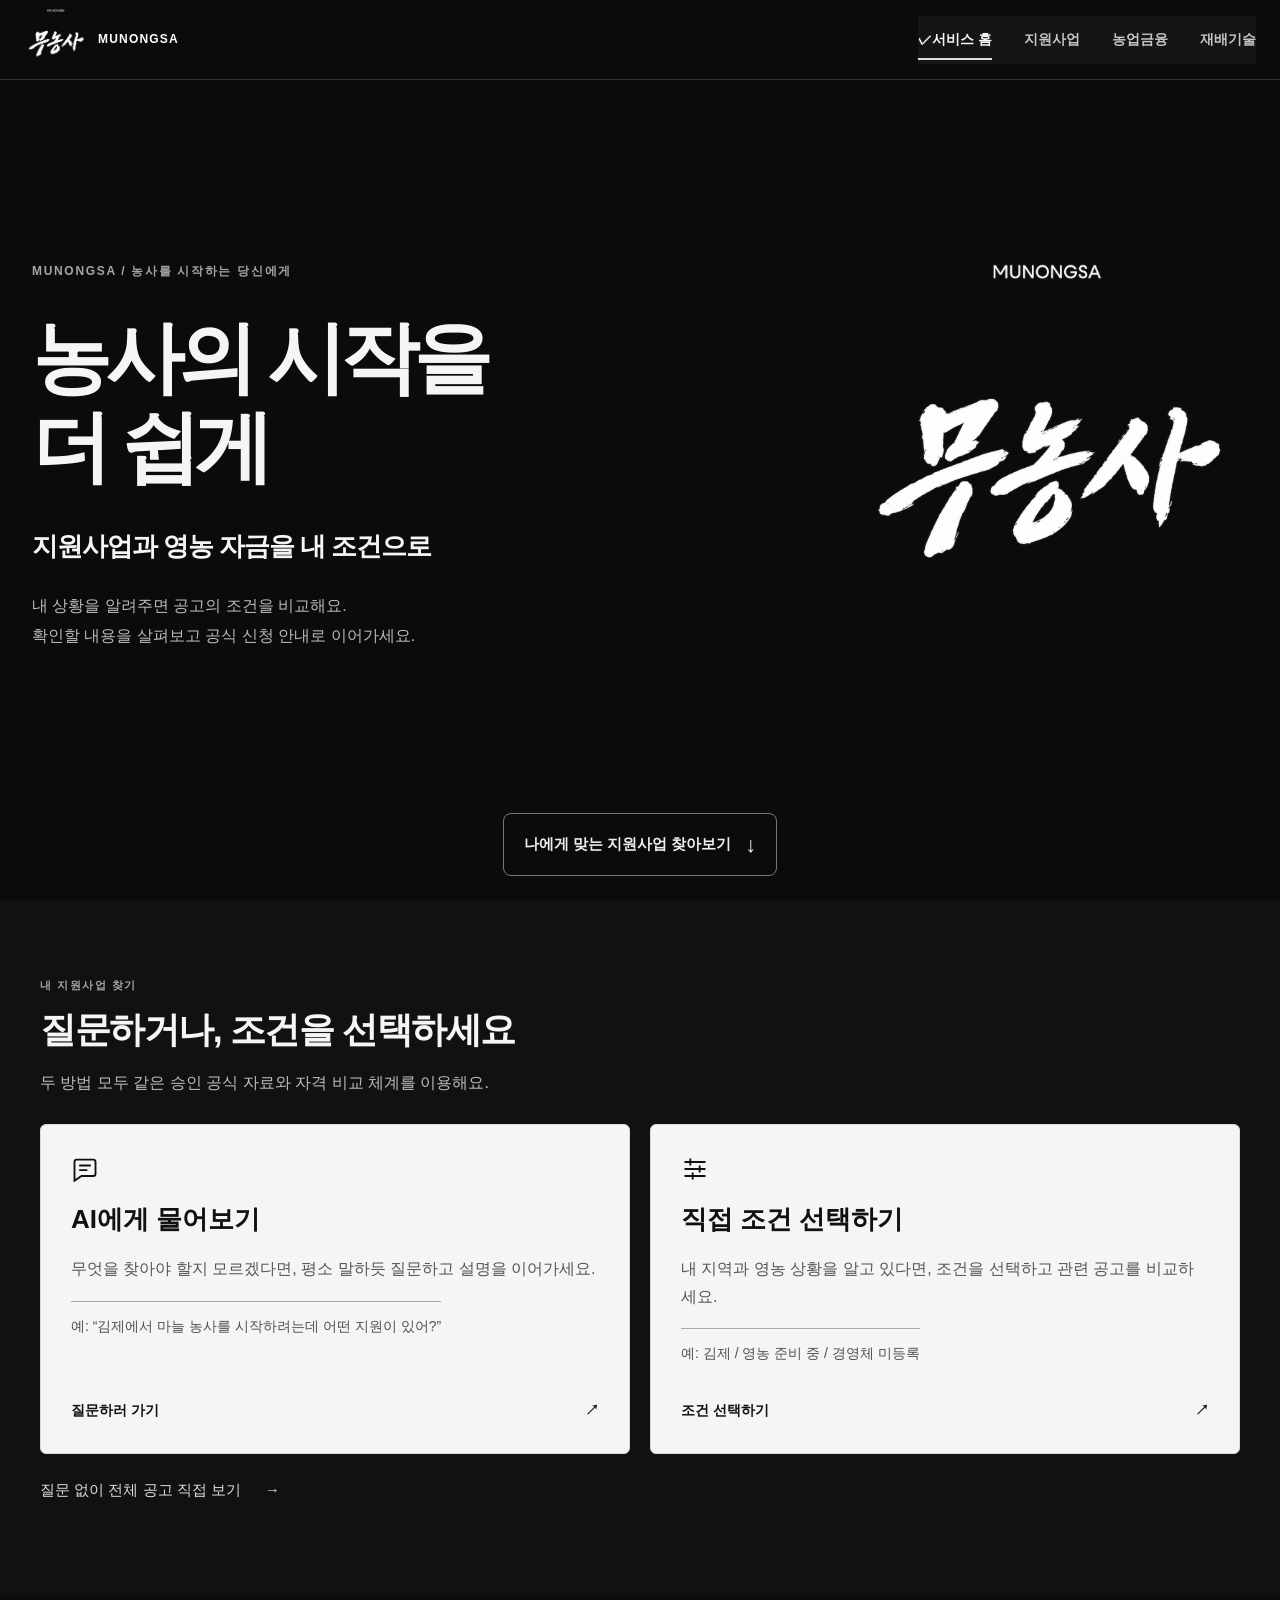
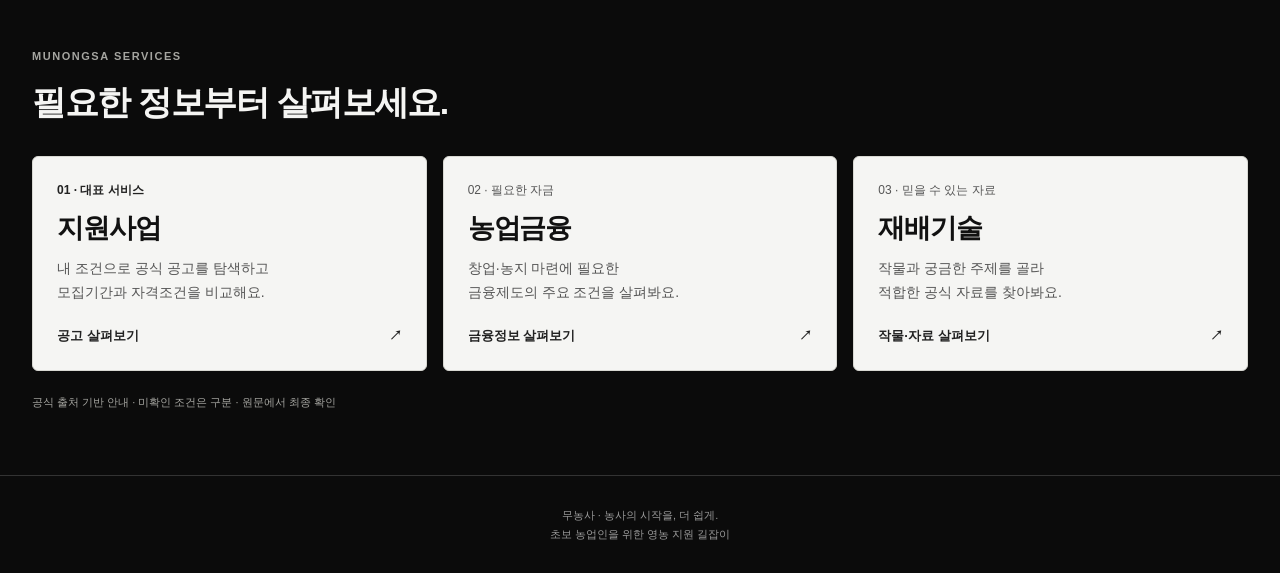
==== commit 6e8d6041: "Publish approved finance guidance and stabilize presentation use" ====
--- a/index.html
+++ b/index.html
@@ -6,14 +6,14 @@
   <title>무농사 | 농업 지원사업·농업금융·재배기술</title>
   <meta name="description" content="초보·청년·예비 농업인을 위한 공식 농업정보 안내. 지원사업, 농업금융, 재배기술을 내 상황에 맞게 찾아보세요.">
   <link rel="canonical" href="https://munongsa.duckdns.org/">
-<link rel="stylesheet" href="./assets/chat-ui.css?v=conditions-20261112">
-<script src="./assets/amount-display.js?v=ux-20261114"></script>
-<script src="./assets/farm-profile.js?v=20261122"></script>
-<script src="./assets/application-journey.js?v=20261122"></script>
-<script src="./assets/readability.js?v=20261123" defer></script>
-<script src="./assets/chat-ui.js?usability-20261115" defer></script>
-  <link rel="stylesheet" href="./assets/ui-v2.css?v=support-readable-20261029">
-  <link rel="stylesheet" href="./assets/finance-mvp.css?v=finance-20261029">
+<link rel="stylesheet" href="./assets/chat-ui.css?v=75843362a4ba">
+<script src="./assets/amount-display.js?v=fad28252ece3"></script>
+<script src="./assets/farm-profile.js?v=46e3effea744"></script>
+<script src="./assets/application-journey.js?v=81ba7fd413c2"></script>
+<script src="./assets/readability.js?v=bfe7a7fef369" defer></script>
+<script src="./assets/chat-ui.js?v=37093f4d474e" defer></script>
+  <link rel="stylesheet" href="./assets/ui-v2.css?v=222851b5348e">
+  <link rel="stylesheet" href="./assets/finance-mvp.css?v=cc0e8070c99d">
 </head>
 <body data-view="brand">
   <a class="skip-link" href="#mainContent">본문으로 바로 가기</a>
@@ -52,10 +52,12 @@
   <dialog class="chat-ui" id="supportChat" aria-labelledby="chatHeading" aria-describedby="chatAvailability">
     <header class="chat-ui-header">
       <div class="chat-brand"><span>MUNONGSA</span><h2 id="chatHeading" tabindex="-1">무농사 AI 상담</h2></div>
-      <div class="chat-header-actions"><button type="button" class="chat-header-condition" data-chat-select>내 조건 선택·수정</button><button type="button" id="closeChat" class="chat-close" aria-label="상담 닫고 돌아가기">닫기 <span aria-hidden="true">×</span></button></div>
+      <div class="chat-header-actions"><button type="button" class="chat-header-condition" data-chat-select aria-expanded="false" aria-controls="chatSettings">조건 설정</button><button type="button" id="closeChat" class="chat-close" aria-label="상담 닫고 돌아가기">닫기 <span aria-hidden="true">×</span></button></div>
     </header>
     <div class="chat-ui-body" id="chatBody">
       <section class="chat-introduction" id="chatIntroduction" aria-label="질문 안내">
+        <p class="chat-scope-intro">지원사업·농업금융·재배기술을 안내해요. 관련 공고가 신청 가능 확정은 아니며, 근거 없는 자격·농약 처방·대출 승인은 확정하지 않아요.</p>
+        <p class="chat-scope-note">일부 AI 설명은 호출 한도로 제한될 수 있어요. 개인정보·상세주소는 입력하지 마세요.</p>
         <h3>어떤 지원사업이 궁금하세요?</h3><p id="chatAvailability">농사짓는 곳과 현재 상황을 알려주세요. 직접 질문하거나 조건을 선택해 시작할 수 있어요.</p>
         <button type="button" class="chat-select-start" data-chat-select>조건 선택으로 찾기 <span aria-hidden="true">→</span></button>
         <div class="chat-examples" aria-label="질문 예시"><button type="button" data-chat-example="청년농업인 지원사업의 신청 조건을 알려주세요.">청년농업인 지원사업 <span aria-hidden="true">↗</span></button><button type="button" data-chat-example="마늘 재배와 관련된 지원사업을 알려주세요.">마늘 재배 지원 <span aria-hidden="true">↗</span></button><button type="button" data-chat-example="부안 청년농업인 R&D 사업은 개인도 신청할 수 있나요?">신청 자격 확인 <span aria-hidden="true">↗</span></button></div>
@@ -89,7 +91,6 @@
     <section class="layout" id="results">
       <form class="filters" id="filterForm" autocomplete="off"><div class="filter-heading"><h2><small class="browse-step">01 · 선택 입력</small>내 영농 조건</h2><button type="button" id="profileToggle" class="profile-toggle" aria-expanded="true" aria-controls="filterForm">접기</button></div><p class="filters-intro">관심 분야와 내 상황을 선택하면 기록된 조건과 관련된 자료부터 보여드려요. 조건이 없는 자료는 확인이 필요한 후보로 표시합니다.</p>
         <div class="field" id="interestField"><label for="interest">관심 분야</label><select id="interest"><option value="support">지원사업</option><option value="bank">농업금융</option><option value="cultivation">재배기술</option></select><span class="hint">위 분야 탭과 같은 선택입니다. 분야를 바꿔도 입력한 조건은 유지돼요.</span></div>
-        <div class="profile-avatar" id="profileAvatar"><div class="avatar-placeholder" aria-hidden="true">👨‍🌾</div><div><strong>프로필 사진</strong><small>사진 등록은 준비 중이에요.<br>회원가입 없이 둘러볼 수 있습니다.</small></div></div>
         <div class="field"><label for="region">농사를 짓거나 준비하는 지역</label><div class="field-grid"><select id="region" aria-label="시·도 선택"><option value="all" selected>선택 안 함</option><option value="전북">전북특별자치도</option><option value="전남">전라남도</option><option value="경북">경상북도</option><option value="강원">강원특별자치도</option><option value="충남">충청남도</option><option value="충북">충청북도</option><option value="경남">경상남도</option><option value="제주">제주특별자치도</option><option value="경기">경기도</option></select><select id="district" aria-label="시·군·구 선택"><option value="all">시·군·구 선택</option></select></div><span class="hint">지역을 선택하면 해당 지역 자료를 살펴봅니다. 실제 적용 범위는 각 자료의 출처를 확인하세요.</span></div>
         <div class="field" id="farmingSituationField"><label for="farmingSituation">현재 농업을 어떤 형태로 하고 있나요?</label><select id="farmingSituation"><option value="unknown">선택 안 함</option><option value="preparing">준비 중</option><option value="family">가족농 참여</option><option value="independent">독립경영</option><option value="organization">법인·단체</option></select><span class="hint">상황 선택만으로 경력이나 경영체 등록 여부를 판단하지 않아요.</span></div>
         <div class="field ux-field" id="requiredFundsField" hidden><label for="requiredFundsMan">필요 자금 <small>만원 · 선택</small></label><div class="input-ux"><div class="input-ux-row"><input id="requiredFundsMan" type="text" inputmode="numeric" maxlength="18" autocomplete="off" placeholder="예: 5,000" aria-describedby="requiredFundsHint requiredFundsStatus"><div class="input-ux-actions"><button class="ux-apply" id="applyRequiredFunds" type="button">적용</button><button class="ux-clear" id="clearRequiredFunds" type="button">지우기</button></div></div><p class="hint" id="requiredFundsHint">5,000 입력 = 5천만 원. 제도상 최대 한도만 비교하며 대출 승인을 뜻하지 않아요.</p><p class="ux-status" id="requiredFundsStatus" role="status"></p></div></div>
@@ -124,7 +125,7 @@
         <p class="profile-status" id="profileStatus" role="status" data-selected="선택한 조건과 관련된 자료를 먼저 보여드려요." data-empty="작물을 선택하면 관련 공식 자료를 볼 수 있어요."></p>
         <div id="supportBrowseFields" hidden class="support-search-toolbar"><label for="supportStateFilter">자료 상태</label><select id="supportStateFilter"><option value="all">전체 참고·검토자료</option><option value="elapsed">마감 기록·기재기간 경과</option><option value="unknown">신청 상태·현재 접수 확인 필요</option></select><p>검토자료는 프로필로 자동 제외하지 않습니다. 실제 신청 가능한 추천과 구분해 열람하세요.</p></div>
         <div class="field" id="supportNeedField"><label for="supportSearch">어떤 지원이 필요한가요? · 선택</label><input id="supportSearch" type="search" placeholder="예: 창업, 귀농, 보험, 교육"><span class="hint">비워두면 전체 공고를 볼 수 있어요.</span></div>
-        <div id="financeBrowseFields" hidden class="support-search-toolbar finance-toolbar"><label for="financeSearch">농업금융 검색</label><input id="financeSearch" type="search" placeholder="상품명·기관·자금 용도 검색"><label for="financePurpose">필요한 자금 목적</label><select id="financePurpose"><option value="all">전체 목적</option><option>농업 창업</option><option>농지 마련</option><option>주택 마련</option><option>시설 투자</option><option>대출 보증</option></select><p>용도별로 금융상품과 보증제도를 찾아보세요.</p></div>
+        <div id="financeBrowseFields" hidden class="support-search-toolbar finance-toolbar"><label for="financeSearch">농업금융 검색</label><input id="financeSearch" type="search" placeholder="예: 귀농 주택 · 농지 · 농신보"><label for="financePurpose">필요한 자금 목적</label><select id="financePurpose"><option value="all">전체 목적</option><option>농업 창업</option><option>농지 마련</option><option>주택 마련</option><option>시설 투자</option><option>대출 보증</option></select><p>공개된 제도명·기관·용도에서 검색해요. 보증과 대출은 별개입니다.</p><button type="button" id="financeSearchReset" class="secondary-action">금융 검색만 초기화</button></div>
         <p class="browse-order" id="browseOrder" hidden></p>
         <div class="cards" id="cards"></div>
         <details class="plain-help"><summary>낯선 용어, 쉬운 말로 알아보기</summary><dl><dt>지원 대상 · 누가 신청할 수 있나요?</dt><dd>사업에서 정한 신청 주체와 조건을 말해요. 조건 일부가 같아도 최종 신청 자격이 확정되는 것은 아니에요.</dd><dt>독립경영 기간</dt><dd>본인 명의로 독립적으로 농업을 경영한 기간에 관한 조건이에요. 시작일과 계산 방법은 공고마다 확인해야 해요.</dd><dt>융자 지원</dt><dd>돈을 빌릴 수 있도록 지원하는 제도예요. 갚지 않아도 되는 지원금과는 다르고, 금융기관의 심사가 필요할 수 있어요.</dd></dl></details>
@@ -134,26 +135,28 @@
   </main>
   <footer class="footer">무농사 · 농사의 시작을, 더 쉽게.<br>초보 농업인을 위한 영농 지원 길잡이</footer>
   <div class="modal" id="modal" role="dialog" aria-modal="true" aria-labelledby="modalTitle"><div class="modal-box"><div class="modal-head"><div><span class="tag warning" id="modalTag">사업 정보</span><h2 id="modalTitle"></h2><span class="status-pill" id="modalStatus"></span></div><button class="close" id="closeModal" aria-label="닫기">×</button></div><p id="modalSummary"></p><h3 id="modalEligibilityHeading">누가 신청할 수 있나요? · 확인할 조건</h3><ul id="modalEligibility"></ul><h3 id="modalSupportHeading">지원 내용·일정</h3><p id="modalSupport"></p><p id="modalSchedule"></p><div class="cite" id="modalSource"></div></div></div>
-  <link rel="stylesheet" href="./assets/cultivation-mvp.css">
-  <link rel="stylesheet" href="./assets/black-minimal.css?v=brand-motion-20261030">
-  <script src="./assets/crop-directory.js"></script>
-  <link rel="stylesheet" href="./assets/input-ux.css?v=compact-funds-20261101">
-  <link rel="stylesheet" href="./assets/ux-first.css?v=ux-20261114">
-  <link rel="stylesheet" href="./assets/readability.css?v=20261123">
-  <script src="./assets/selection-view.js?region-20261113"></script>
-  <script src="./assets/input-ux.js?v=ux-20261114"></script>
-  <script src="./assets/cultivation-mvp.js?v=search-preserve-20261030"></script>
-  <script src="./assets/ui-v2.js?v=compact-funds-20261101"></script>
-  <script src="./assets/profile-matching.js"></script>
-  <script src="./assets/support-public.js?guidance-20261114"></script>
-  <script src="./assets/finance-mvp.js?v=selection-20261031"></script>
-  <script src="./assets/support-details.js?v=details-20261030"></script>
-  <script src="./assets/user-display.js?v=support-final-20261030"></script>
-  <script src="./assets/notice-review.js?v=usability-20261115"></script>
-  <script src="./assets/personalization.js?v=usability-20261115"></script>
-  <script src="./assets/support-review.js?usability-20261115"></script>
+  <link rel="stylesheet" href="./assets/cultivation-mvp.css?v=d68c979b59ed">
+  <link rel="stylesheet" href="./assets/black-minimal.css?v=b8721403939e">
+  <script src="./assets/crop-directory.js?v=0caceea92252"></script>
+  <link rel="stylesheet" href="./assets/input-ux.css?v=a168701f9b81">
+  <link rel="stylesheet" href="./assets/ux-first.css?v=9273649430e9">
+  <link rel="stylesheet" href="./assets/readability.css?v=61af48970a8a">
+  <link rel="stylesheet" href="./assets/controls.css?v=bc911c019898">
+  <script defer src="./assets/control-state.js?v=673fb1ebfd0f"></script>
+  <script src="./assets/selection-view.js?v=50babcdf8fc5"></script>
+  <script src="./assets/input-ux.js?v=c6984f7ce806"></script>
+  <script src="./assets/cultivation-mvp.js?v=ef40c223dce1"></script>
+  <script src="./assets/ui-v2.js?v=e2715cb304c7"></script>
+  <script src="./assets/profile-matching.js?v=e28410a516c9"></script>
+  <script src="./assets/support-public.js?v=2ded1c4458e7"></script>
+  <script src="./assets/finance-mvp.js?v=5524e5a159c0"></script>
+  <script src="./assets/support-details.js?v=a72146191416"></script>
+  <script src="./assets/user-display.js?v=4368affa94cd"></script>
+  <script src="./assets/notice-review.js?v=a23d49a2bd63"></script>
+  <script src="./assets/personalization.js?v=82fc8d7fe800"></script>
+  <script src="./assets/support-review.js?v=cd85d7646a4f"></script>
   <script>
-    // 이 페이지의 사업 자료는 시연용 예시이며, 제출 전 최신 공식 공고를 다시 확인합니다.
+    // Public facts are provided only through the existing approval boundary.
     let programs=[];
     const cards=document.getElementById('cards'),count=document.getElementById('count'),message=document.getElementById('resultMessage');
     const labels={agricultural_corporation:'\uB18D\uC5C5\uBC95\uC778',group:'\uB2E8\uCCB4\u00B7\uBAA8\uC784',business:'\uC0AC\uC5C5\uCCB4',all:'전체 유형',individual:'개인 농업인',young:'청년농업인',prospective:'영농 예정자·예비 청년농',organization:'농업법인·생산자단체',municipality:'지자체·시군 컨소시엄',rice:'벼',garlic:'마늘',onion:'양파',apple:'사과',cabbage:'배추',radish:'무',potato:'감자',sweetpotato:'고구마',soybean:'콩',wheat:'밀',pepper:'고추',greenonion:'대파',scallion:'쪽파',other:'그 외 작물',전북:'전북특별자치도',전남:'전라남도',경북:'경상북도',강원:'강원특별자치도',충남:'충청남도',충북:'충청북도',경남:'경상남도',제주:'제주특별자치도',경기:'경기도'};
@@ -222,7 +225,7 @@
       document.getElementById('resultTitle').textContent='농업금융';
       message.textContent='필요한 자금부터 찾아보세요. 기본 조건 비교와 실제 대출·보증 심사는 별개입니다.';
       const data=financeMvp?.products||[],found=MunongsaFinance.rank(MunongsaFinance.filter(data,financeQuery,financePurpose),readProfile());
-      count.textContent=`금융 안내 ${found.length}건 / 전체 ${data.length}건`;
+      count.textContent=`대표 농업금융 제도 ${data.length}개 중 ${found.length}개`;
       cards.innerHTML=found.map(p=>MunongsaFinance.card(p,readProfile())).join('')||`<div class="empty" data-load-state="${financeMvp?'empty':financeDataError?'error':'loading'}" role="${!financeMvp&&financeDataError?'alert':'status'}">${financeMvp?'검색 조건에 맞는 안내가 없어요. 검색어나 자금 목적을 바꿔보세요.':financeDataError?'금융정보를 불러오지 못했어요. 잠시 후 다시 확인해 주세요.':'금융정보를 불러오고 있어요.'}</div>`;
     }
     function openFinanceModal(key){
@@ -435,7 +438,7 @@
       const topic=e.target.closest('[data-cultivation-topic]');
       if(topic){MunongsaCultivation.choose(Number(topic.dataset.cultivationTopic));draw();return}
       const crop=e.target.closest('[data-crop-open]');
-      if(crop){MunongsaInputUX.commit('crop',crop.dataset.cropOpen);return}
+      if(crop){MunongsaCultivation.explore(crop.dataset.cropOpen,0);draw();return}
       if(e.target.closest('[data-crop-back]')){navigateTo(activeCategory);return}
       const info=e.target.closest('[data-info-kind]');
       if(info){navigateTo(activeCategory,selectedCropName,{kind:info.dataset.infoKind,key:info.dataset.infoKey});return}
@@ -462,9 +465,10 @@
     fetch(supportPreparationPreview?'./work/existing-seven-supplement/preview-feed.json':'./data/support-public.json').then(r=>{if(!r.ok)throw new Error('support_public_load_failed');return r.json()}).then(data=>{MunongsaSupport.explore(data,{});publicSupport=data;publicSupportError=false;draw();restoreNavigationDetail()}).catch(()=>{publicSupportError=true;draw()});
     fetch('./data/support-programs.json').then(response=>{if(!response.ok)throw new Error('지원사업 참고자료를 불러오지 못했습니다.');return response.json()}).then(data=>{supportData=data;supportDataError=false;draw();restoreNavigationDetail()}).catch(()=>{supportDataError=true;draw()});
     document.getElementById('financeSearch').addEventListener('input',e=>{financeQuery=e.target.value;draw()});
+    document.getElementById('financeSearchReset').addEventListener('click',()=>{financeQuery='';financePurpose='all';document.getElementById('financeSearch').value='';document.getElementById('financePurpose').value='all';draw();document.getElementById('financeSearch').focus()});
     document.getElementById('financePurpose').addEventListener('change',e=>{financePurpose=e.target.value;draw()});
-    fetch('./data/finance-mvp.json').then(r=>{if(!r.ok)throw new Error('finance_load');return r.json()}).then(data=>{financeMvp=data;draw();restoreNavigationDetail()}).catch(()=>{financeDataError=true;draw()});
-    fetch('./data/finance-products.json').then(response=>{if(!response.ok)throw new Error('금융자료를 불러오지 못했습니다.');return response.json()}).then(data=>{financeData=data;financeDataError=false;draw();restoreNavigationDetail()}).catch(()=>{financeDataError=true;draw()});
+    fetch('./data/finance-mvp.json',{cache:'no-cache'}).then(r=>{if(!r.ok)throw new Error('finance_load');return r.json()}).then(data=>{financeMvp=data;const select=document.getElementById('financePurpose'),existing=new Set([...select.options].map(o=>o.value));for(const purpose of new Set(data.products.flatMap(p=>p.purposes))){if(!existing.has(purpose)){select.add(new Option(purpose,purpose));existing.add(purpose)}}draw();restoreNavigationDetail()}).catch(()=>{financeDataError=true;draw()});
+    // Workbook candidates remain private review inputs, separate from the four public schemes.
     fetch('./data/equipment-catalog.json').then(response=>{if(!response.ok)throw new Error('\uC7A5\uBE44 \uC790\uB8CC\uB97C \uBD88\uB7EC\uC624\uC9C0 \uBABB\uD588\uC2B5\uB2C8\uB2E4.');return response.json()}).then(data=>{installEquipment(data);equipmentDataError=false;draw();restoreNavigationDetail()}).catch(()=>{equipmentDataError=true;draw()});
   </script>
 </body>
--- a/assets/chat-ui.css
+++ b/assets/chat-ui.css
@@ -183,3 +183,32 @@
 
 .application-next,.funding-plan{border:1px solid #888;border-radius:12px;padding:16px;margin:16px 0;overflow-wrap:anywhere}.application-next li{margin:12px 0;line-height:1.7}.application-next button,.funding-plan button{min-height:44px;max-width:100%;white-space:normal}.funding-plan input{box-sizing:border-box;max-width:100%;width:100%;padding:12px;margin:6px 0 12px}.funding-plan label{display:block;margin-top:12px}.funding-plan summary{cursor:pointer;font-weight:600}.journey-next{display:block;border-top:1px solid #777;padding-top:10px}.chat-finance-guide{overflow-wrap:anywhere}.chat-finance-guide ol{padding-left:20px}
 #modal .application-next{padding:12px;margin:12px 0;font-size:14px;line-height:1.7}#modal .application-next h3{margin:0 0 8px;font-size:16px}#modal .application-next p{margin:8px 0}#modal .application-next ol{padding-left:20px;margin:8px 0}#modal .application-next li{margin:8px 0}
+
+/* Consultation settings, readable states and keyboard controls. */
+.chat-ui .chat-header-condition{display:inline-flex;align-items:center;border:1px solid #777;color:#fff;font-size:14px;padding:8px 12px;transition:none}
+.chat-ui .chat-header-condition[aria-expanded=true]{background:#f5f5f5;color:#171717;border-color:#f5f5f5}
+.chat-ui .chat-header-condition[aria-expanded=true]:hover{background:#ddd;color:#171717}
+.chat-ui .chat-action-primary:not(:disabled):hover{background:#353535;color:#fff}
+.chat-ui .chat-context{max-width:800px;margin:0 auto 24px;padding:0 16px;border:1px solid #666;border-radius:12px;font-size:15px;background:#202020;color:#eee}
+.chat-context>summary{font-weight:700;cursor:pointer;padding:14px 0;min-height:48px;color:#fff}
+.chat-condition-panels{display:grid;grid-template-columns:1fr 1fr;gap:16px;padding-bottom:12px}
+.chat-condition-summary{background:#fff;color:#171717;border-radius:9px;padding:16px;min-width:0}
+.chat-ui .chat-condition-summary h3{color:#171717;font-size:17px;line-height:1.5;margin:0 0 12px}
+.chat-condition-summary dl{margin:0 0 14px}.chat-condition-summary dl>div{display:grid;grid-template-columns:105px minmax(0,1fr);gap:8px;border-bottom:1px solid #ddd;padding:8px 0;line-height:1.6;font-size:15px}
+.chat-condition-summary dt{color:#555}.chat-condition-summary dd{margin:0;color:#171717;overflow-wrap:anywhere;font-weight:650}
+.chat-condition-summary>details>summary{color:#333;cursor:pointer;min-height:44px;padding:10px 0;font-size:14px}
+.chat-condition-summary .chat-condition-summary{padding:0}
+.chat-ui .chat-action{display:inline-flex;align-items:center;justify-content:center;min-height:44px;padding:10px 12px;border:1px solid #888;border-radius:7px;background:transparent;color:inherit;font-size:15px;line-height:1.5;white-space:normal;text-align:left;max-width:100%}
+.chat-ui .chat-action-primary{background:#242424;color:#fff;border-color:#242424;font-weight:750}
+.chat-context>.chat-condition-panels button{width:100%;margin-top:8px}
+.chat-context>details{border-top:1px solid #666;padding:8px 0 12px}.chat-context>details>summary{cursor:pointer;min-height:44px;padding:10px 0}
+.chat-ui .chat-context>details button{margin:4px 4px 4px 0}
+.chat-editor-heading{display:flex;align-items:flex-start;justify-content:space-between;gap:12px;margin-bottom:12px}.chat-editor-heading h3{margin:5px 0!important}.chat-editor-heading button{flex-shrink:0}
+.chat-ui .chat-condition-summary :is(button,summary):focus-visible{outline:3px solid #171717;outline-offset:3px}
+.chat-ui :is(input,select):focus-visible{outline:3px solid #171717;outline-offset:3px}
+.chat-ui .chat-message-user{font-size:16px;line-height:1.8}
+.chat-ui .chat-notice-title{font-size:19px;line-height:1.55}
+.chat-ui .chat-notice :is(.notice-institution,.chat-notice-meta),.chat-ui .chat-answer-caution,.chat-ui #chatPrivacy{font-size:14px;line-height:1.75}
+.chat-ui .chat-condition-block :is(p,li){font-size:15px;line-height:1.8}
+.chat-ui .chat-followups button{font-size:15px;min-height:44px;line-height:1.6}
+@media(max-width:600px){.chat-condition-panels{grid-template-columns:1fr;gap:12px}.chat-ui .chat-context{padding:0 12px}.chat-condition-summary{padding:14px}.chat-condition-summary dl>div{grid-template-columns:95px minmax(0,1fr)}.chat-ui .chat-header-condition{font-size:14px!important;min-height:44px;padding:8px!important}.chat-ui .chat-editor-heading{flex-wrap:wrap}.chat-ui .chat-notice-title{font-size:18px}.chat-ui .chat-condition-field :is(input,select){font-size:16px}.chat-ui .chat-answer-text{font-size:16px}.chat-ui .chat-condition-actions button{font-size:15px}}
--- a/assets/cultivation-mvp.css
+++ b/assets/cultivation-mvp.css
@@ -1,2 +1,4 @@
 .cultivation-guide{grid-column:1/-1;min-width:0}.cultivation-options{display:flex;flex-wrap:wrap;gap:8px;margin:12px 0 24px}.cultivation-options button{border:1px solid #c9d5cf;border-radius:24px;background:#fff;color:#243d32;padding:11px 17px;font:inherit;cursor:pointer}.cultivation-options button[aria-pressed=true]{background:#214d3a;color:#fff;border-color:#214d3a}.cultivation-options button:focus-visible{outline:3px solid #d2a740;outline-offset:3px}.cultivation-materials{display:grid;grid-template-columns:repeat(auto-fit,minmax(min(100%,290px),1fr));gap:18px}.cultivation-material{display:flex;flex-direction:column;gap:10px}.cultivation-material h3,.cultivation-material p{margin:0;line-height:1.7}.cultivation-material .source-action{margin-top:auto;text-align:center;padding:13px;display:block}
+.cultivation-selection{display:flex;align-items:center;justify-content:space-between;gap:12px;padding:16px 0;margin-top:12px;border-top:1px solid #777;flex-wrap:wrap;font-size:18px}.cultivation-selection button{min-height:44px;border:1px solid #aaa;background:transparent;color:inherit;border-radius:7px;padding:10px 14px;font:inherit;font-size:15px;cursor:pointer}.cultivation-selection button:focus-visible{outline:3px solid #ddd;outline-offset:3px}.cultivation-guide .crop-directory-controls{margin-top:12px}.cultivation-guide .plain-help{font-size:14px;line-height:1.75}.cultivation-guide .plain-help summary{min-height:44px;cursor:pointer;padding:10px 0}.cultivation-guide #cropDirectoryCount{font-size:14px}.cultivation-guide .cultivation-options button{min-height:44px}
+body[data-service=cultivation] .profile-toggle{display:inline-flex;align-items:center;min-height:44px}body[data-service=cultivation] .filters.is-collapsed>:not(.filter-heading){display:none}body[data-service=cultivation] .filters.is-collapsed{padding:14px 18px;overflow:visible;max-height:none}body[data-service=cultivation] .filter-heading{flex-wrap:wrap;margin-bottom:0}
 .crop-directory-controls{display:grid;grid-template-columns:minmax(0,2fr) minmax(0,1fr);gap:14px;margin-top:16px}.crop-directory-controls label{display:block;margin-bottom:7px;font-weight:600}.crop-directory-controls input,.crop-directory-controls select{width:100%;min-width:0;box-sizing:border-box;border:1px solid #c9d5cf;border-radius:12px;padding:13px;background:white;font:inherit}.cultivation-guide #cropDirectoryAll{border:1px solid #c9d5cf;border-radius:12px;padding:11px 17px;background:white;font:inherit;cursor:pointer}.cultivation-guide [hidden]{display:none!important}@media(max-width:600px){.crop-directory-controls{grid-template-columns:1fr}}
--- a/assets/readability.css
+++ b/assets/readability.css
@@ -31,3 +31,26 @@
 /* Readable supporting facts without hiding conditions or changing layout. */
 .notice-meta,.hint,.data-note,.notice-footnote,.comparison-summary .notice-meta,.cultivation-guide .plain-help,.cultivation-guide .notice-meta,.no-save,.chat-ui .chat-condition-note{font-size:14px;line-height:1.75}
 .selection-summary button,.chat-ui .chat-context button{font-size:14px;min-height:44px}
+
+/* Shared interaction and notice semantics; does not change eligibility/status. */
+:root{--ui-info:#164c78;--ui-info-bg:#edf5fc;--ui-check:#705000;--ui-check-bg:#fff5d6;--ui-error:#942c2c;--ui-error-bg:#fff0ef;--ui-match:#1c633e;--ui-match-bg:#eaf6ed;--ui-border:#b7b7b0;--ui-control-height:44px}
+:is(.filters,.support-search-toolbar,.crop-directory-controls,.finance-interest) :is(input,select){min-height:var(--ui-control-height);border-radius:6px;box-sizing:border-box;font-size:16px}
+:is(.filters,.support-search-toolbar,.cultivation-options,.preparation-actions,.detail-actions) button,.source-action{min-height:var(--ui-control-height);border-radius:6px;line-height:1.5}
+.secondary-action{padding:10px 14px;border:1px solid var(--ui-border);background:#f7f7f3;color:#252525;font:inherit;cursor:pointer}
+.finance-toolbar .secondary-action{justify-self:start;grid-column:1/-1}
+:is(.source-action,.secondary-action,.notice-filters button,.cultivation-options button){transition:background-color .15s,border-color .15s}
+:is(button,a,input,select,summary):focus-visible{outline:3px solid #3975a5;outline-offset:3px}
+.notice-card,.cultivation-material,.chat-notice,.modal-box{overflow-wrap:anywhere}
+:is(.notice-empty,.data-note,.detail-caution,.finance-amount-scope){background:var(--ui-info-bg);color:var(--ui-info);border-left:3px solid var(--ui-info);line-height:1.75}
+:is(.finance-caution,.chat-ui .chat-answer-caution){background:var(--ui-check-bg);color:var(--ui-check);border-left:3px solid var(--ui-check);padding:10px 13px}
+.condition-result,.notice-card .notice-status .notice-chip.check{background:var(--ui-check-bg);color:var(--ui-check);border-left:3px solid var(--ui-check)}
+.condition-result.match,.notice-card .notice-status .notice-chip.match{background:var(--ui-match-bg);color:var(--ui-match);border-left:3px solid var(--ui-match)}
+.condition-result.mismatch,.notice-card .notice-status .notice-chip.mismatch{background:var(--ui-error-bg);color:var(--ui-error);border-left:3px solid var(--ui-error)}
+.condition-result::before,.notice-card .notice-status .notice-chip.check::before{content:'? ';font-weight:800}
+.condition-result.match::before,.notice-card .notice-status .notice-chip.match::before{content:'✓ ';font-weight:800}
+.condition-result.mismatch::before,.notice-card .notice-status .notice-chip.mismatch::before{content:'! ';font-weight:800}
+.notice-card .notice-status :is(.notice-chip.check,.notice-chip.match,.notice-chip.mismatch){padding:5px 8px;border-radius:4px}
+.chat-ui :is(.chat-error,[role=alert]),.finance-interest [aria-invalid=true]{border-color:var(--ui-error)}
+.more-conditions summary{min-height:var(--ui-control-height);box-sizing:border-box}
+@media(max-width:600px){.support-search-toolbar input,.support-search-toolbar select{max-width:100%;min-width:0}.finance-toolbar .secondary-action{width:100%;justify-self:stretch}.detail-actions{gap:10px}}
+@media(prefers-reduced-motion:reduce){:is(.source-action,.secondary-action,.notice-filters button,.cultivation-options button){transition:none}}
--- a/assets/controls.css
+++ b/assets/controls.css
@@ -0,0 +1,27 @@
+/* Actions and user selection are neutral; eligibility notices retain four colors. */
+:root{--action-radius:9999px;--action-height:44px;--action-gap:8px;--action-ink:#171717;--action-paper:#fafaf7;--action-border:#858580;--action-speed:180ms}
+body button:not(.compact-open):not(.discovery-card):not(.category),body .source-action,body .preparation-actions a{
+ border-radius:var(--action-radius)!important;min-height:var(--action-height);padding:10px 18px;box-sizing:border-box;border-width:1px;font-size:14px;font-weight:650;line-height:1.5;white-space:normal;overflow-wrap:anywhere;max-width:100%;cursor:pointer;
+ transition:background-color var(--action-speed),border-color var(--action-speed),color var(--action-speed)
+}
+body :is(.cultivation-options,.notice-filters,.chat-followups,.chat-quick-actions) button,body .secondary-action{background:var(--action-paper);color:var(--action-ink);border:1px solid var(--action-border)}
+body :is(button[type=submit],.apply,.primary-action,.source-action){background:#171717;color:#fff;border:1px solid #73736e}
+body .source-action{background:#171717!important;color:#fff!important}
+body button:not(.compact-open):not(.discovery-card):not(.category):hover:not(:disabled),body .source-action:hover{border-color:#171717;filter:brightness(.94)}
+body button[aria-pressed=true],body button[aria-selected=true]{background:#171717!important;color:#fff!important;border:2px solid #777!important}
+body button[aria-pressed=true]::before,body button[aria-selected=true]::before{content:'✓';display:inline-block;margin-inline-end:7px;font-weight:900}
+body :is(.cultivation-options,.notice-filters) button{background:#171717;color:#f8f8f4;border-color:#999}
+body :is(.cultivation-options,.notice-filters) button[aria-pressed=true]{background:#fafaf7!important;color:#171717!important;border-color:#fafaf7!important}
+body button:disabled{opacity:.48;cursor:not-allowed;filter:none}
+body :is(button,a,summary,input,select):focus-visible{outline:3px solid #598db4;outline-offset:3px}
+body :is(.close,.chat-close,.chat-icon-button){border-radius:50%!important;min-width:44px;width:44px;height:44px;padding:8px!important;flex-shrink:0}
+body :is(.more-conditions,.plain-help,.notice-period-details,.finance-interest)>summary{border:1px solid var(--action-border);border-radius:var(--action-radius);padding:10px 17px;min-height:44px;box-sizing:border-box;line-height:1.5}
+body details[open]>summary{font-weight:750;border-color:#333}
+body .selection-chip,body .cultivation-selection{border:1px solid #777;background:#f6f6f1;color:#171717;border-radius:12px}
+body .selection-chip .condition-value::before,body .cultivation-selection>strong::before{content:'✓ ';font-weight:900}
+body select[data-selected=true]{border:2px solid #333;background-color:#f6f6f1;color:#171717;box-shadow:inset 4px 0 0 #333}
+body [data-action-selected=true]{outline:2px solid #555;outline-offset:2px}
+body .chat-followups{gap:var(--action-gap)}
+body .nav a[aria-current=page]::before{content:'✓ ';font-weight:800}
+@media(max-width:600px){body button:not(.compact-open):not(.discovery-card):not(.category),body .source-action{padding:10px 15px;font-size:14px}body .cultivation-options{gap:8px}body .cultivation-options button{flex:0 1 auto}}
+@media(prefers-reduced-motion:reduce){body button,body .source-action{transition:none!important;animation:none!important}}
